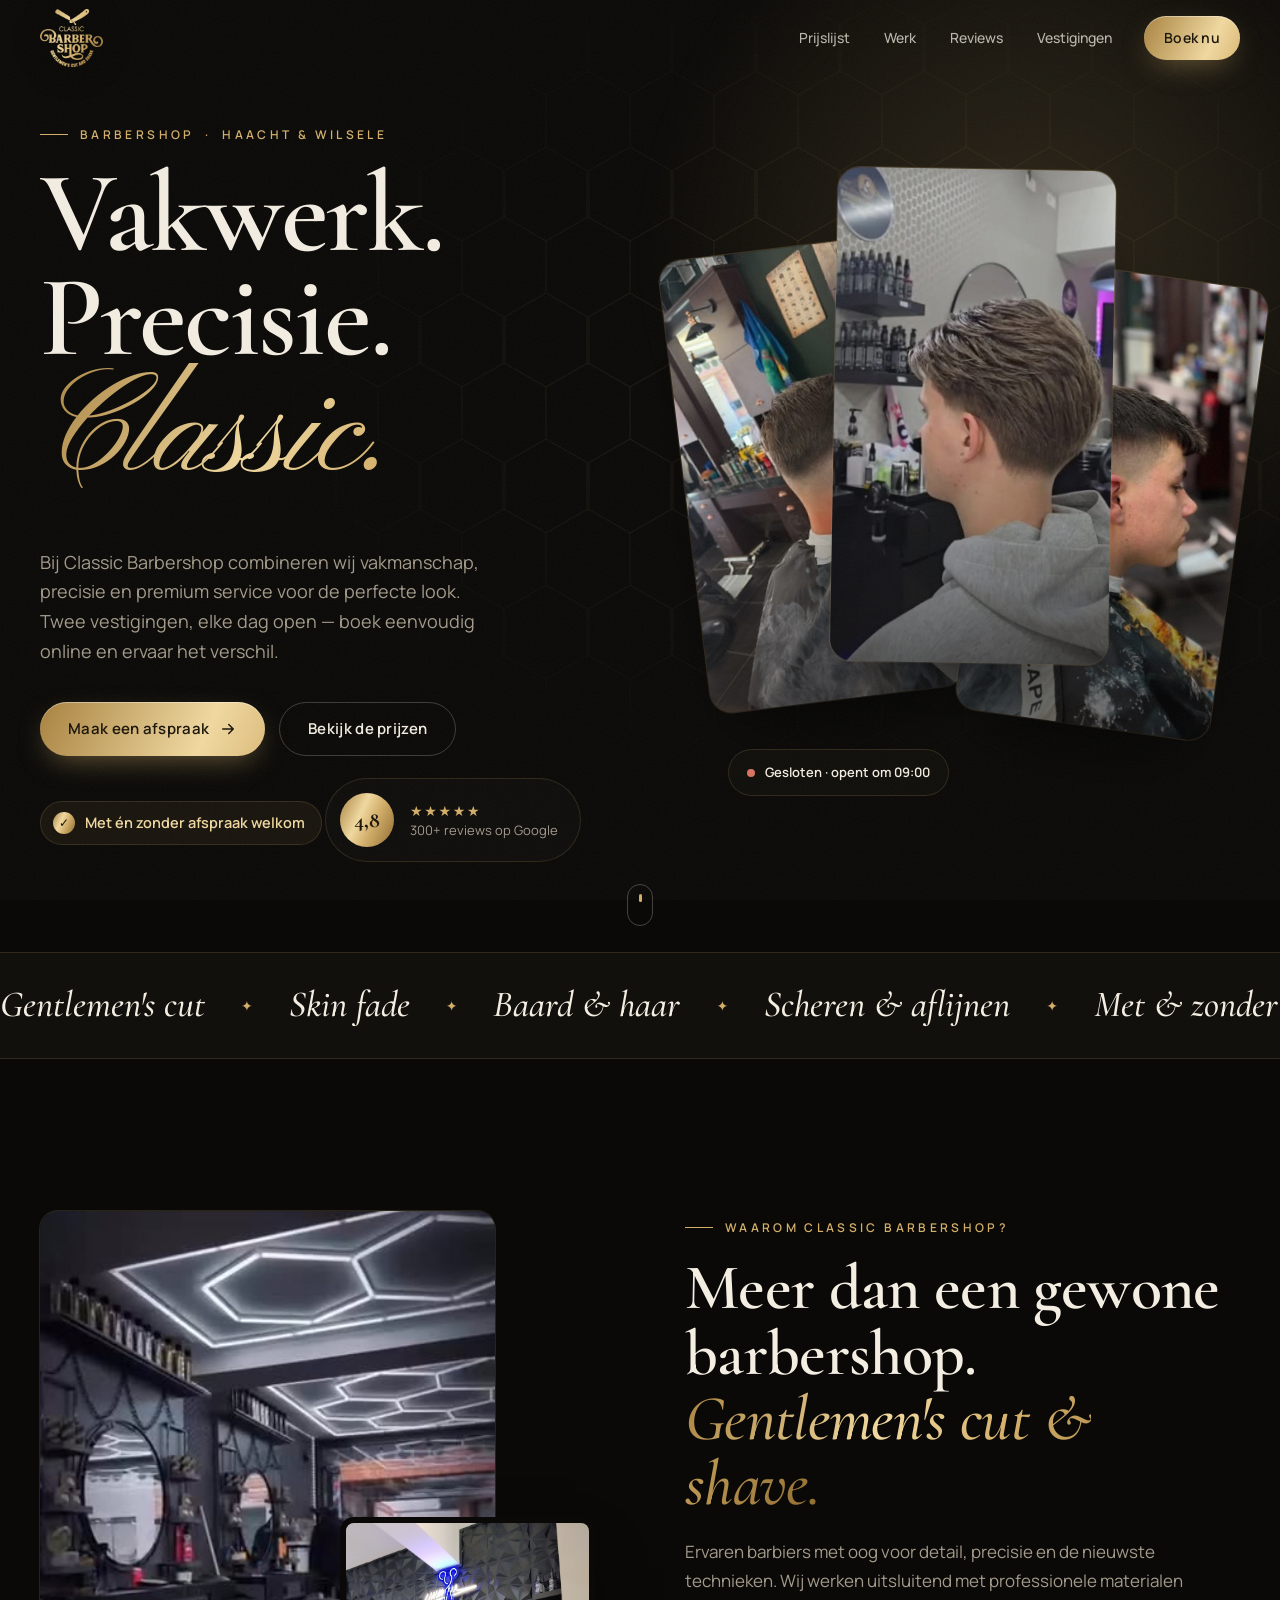
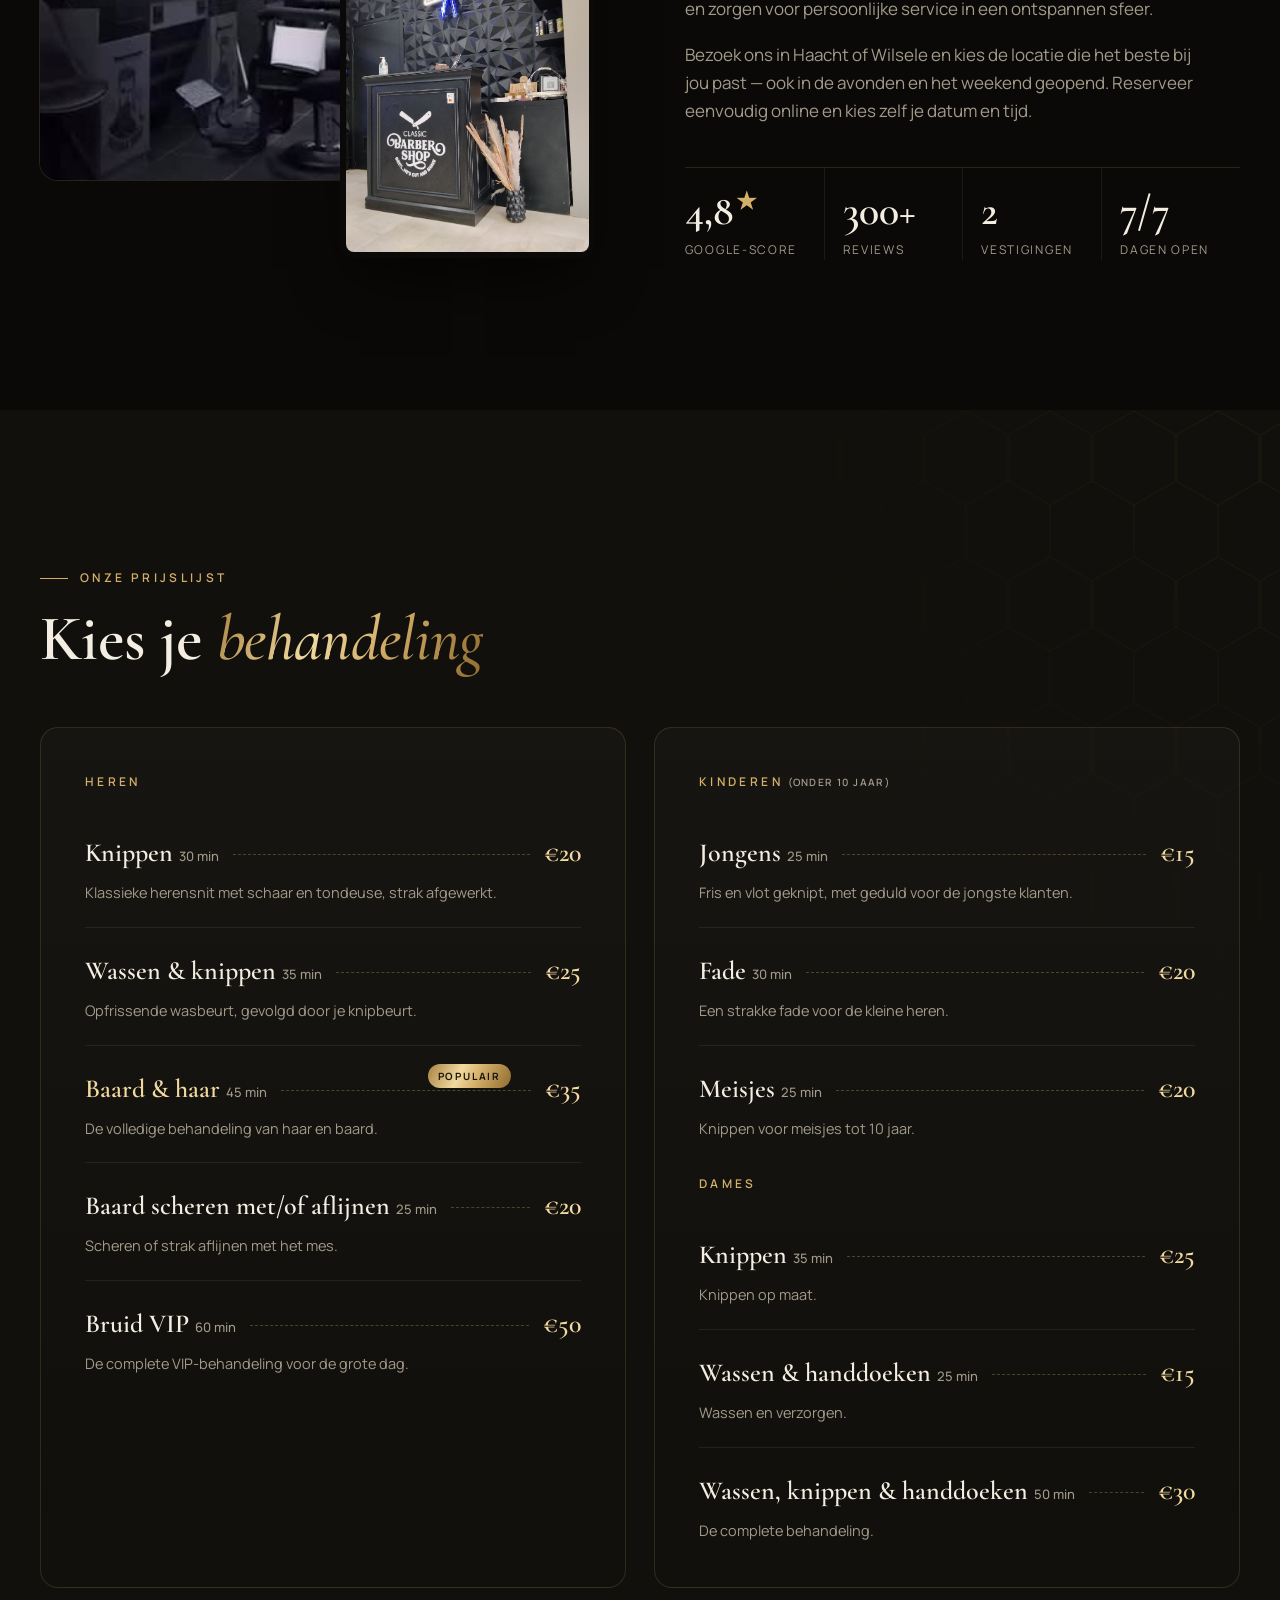
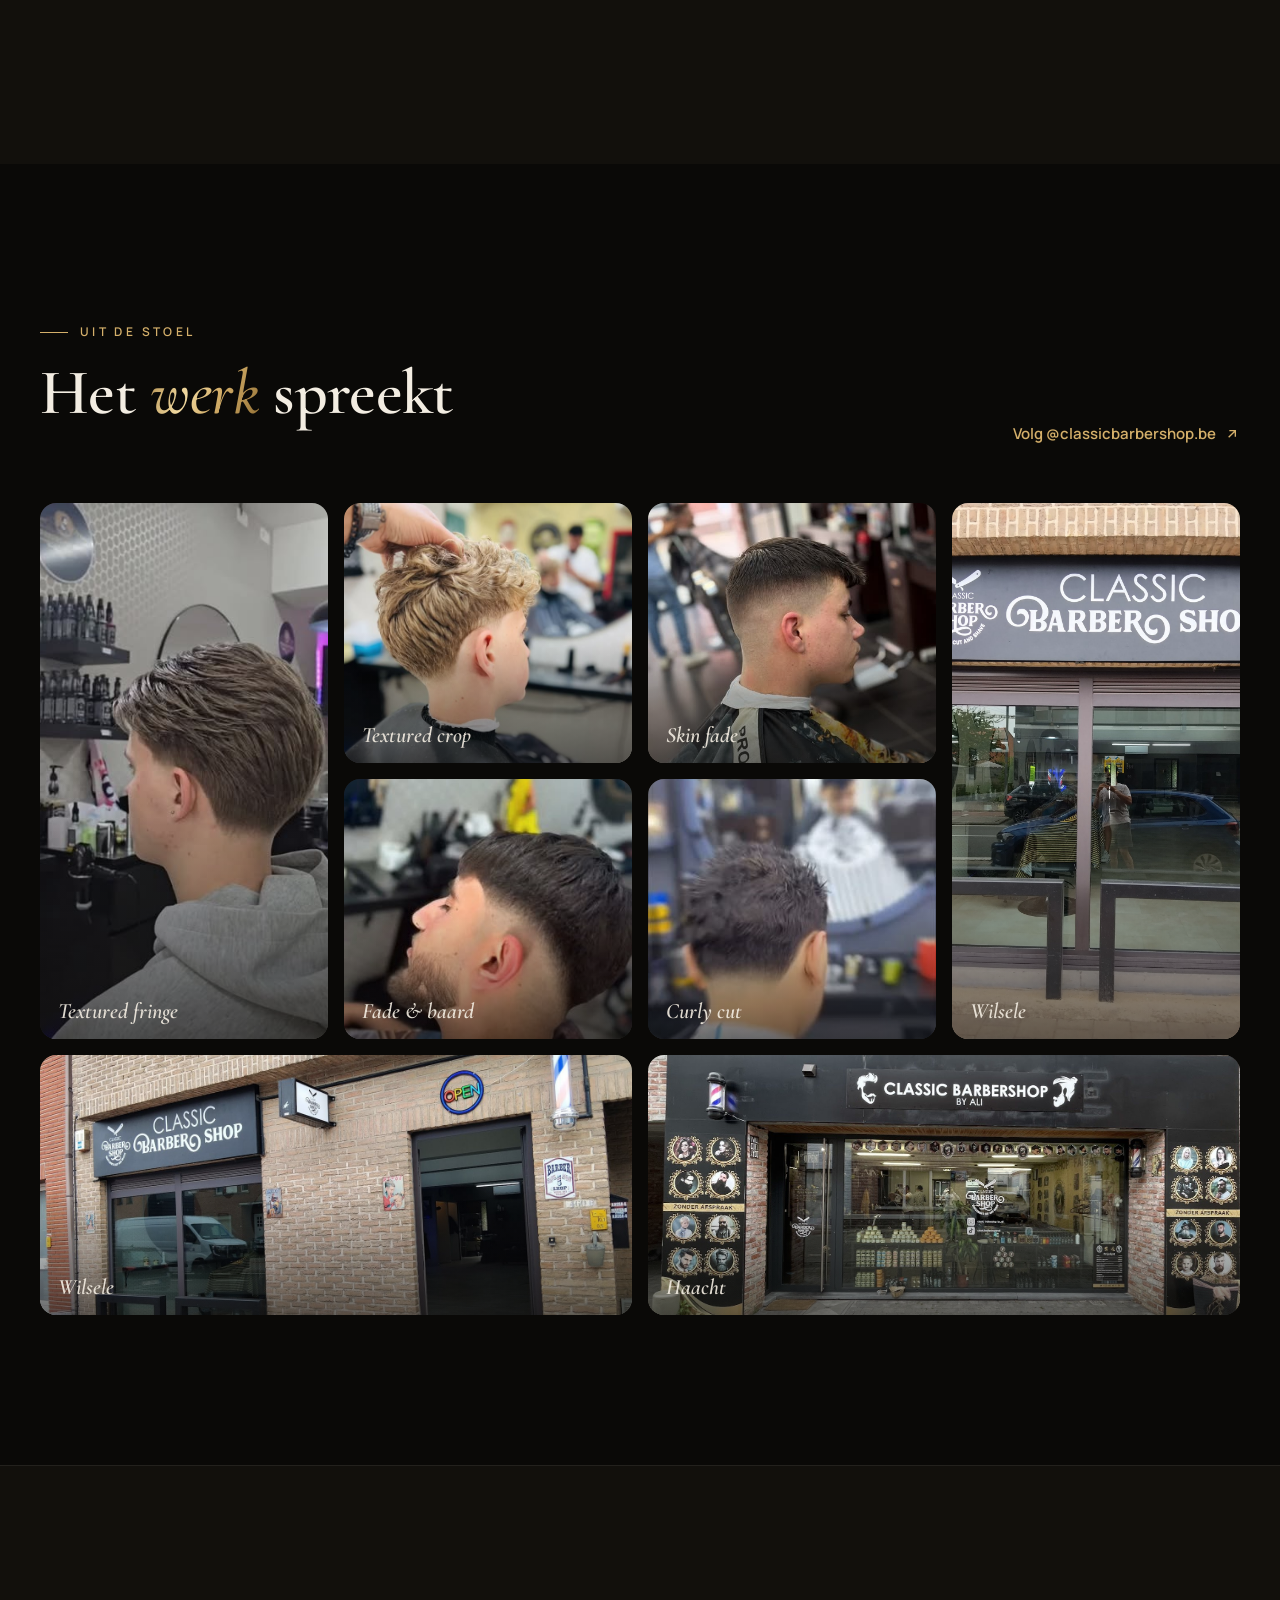
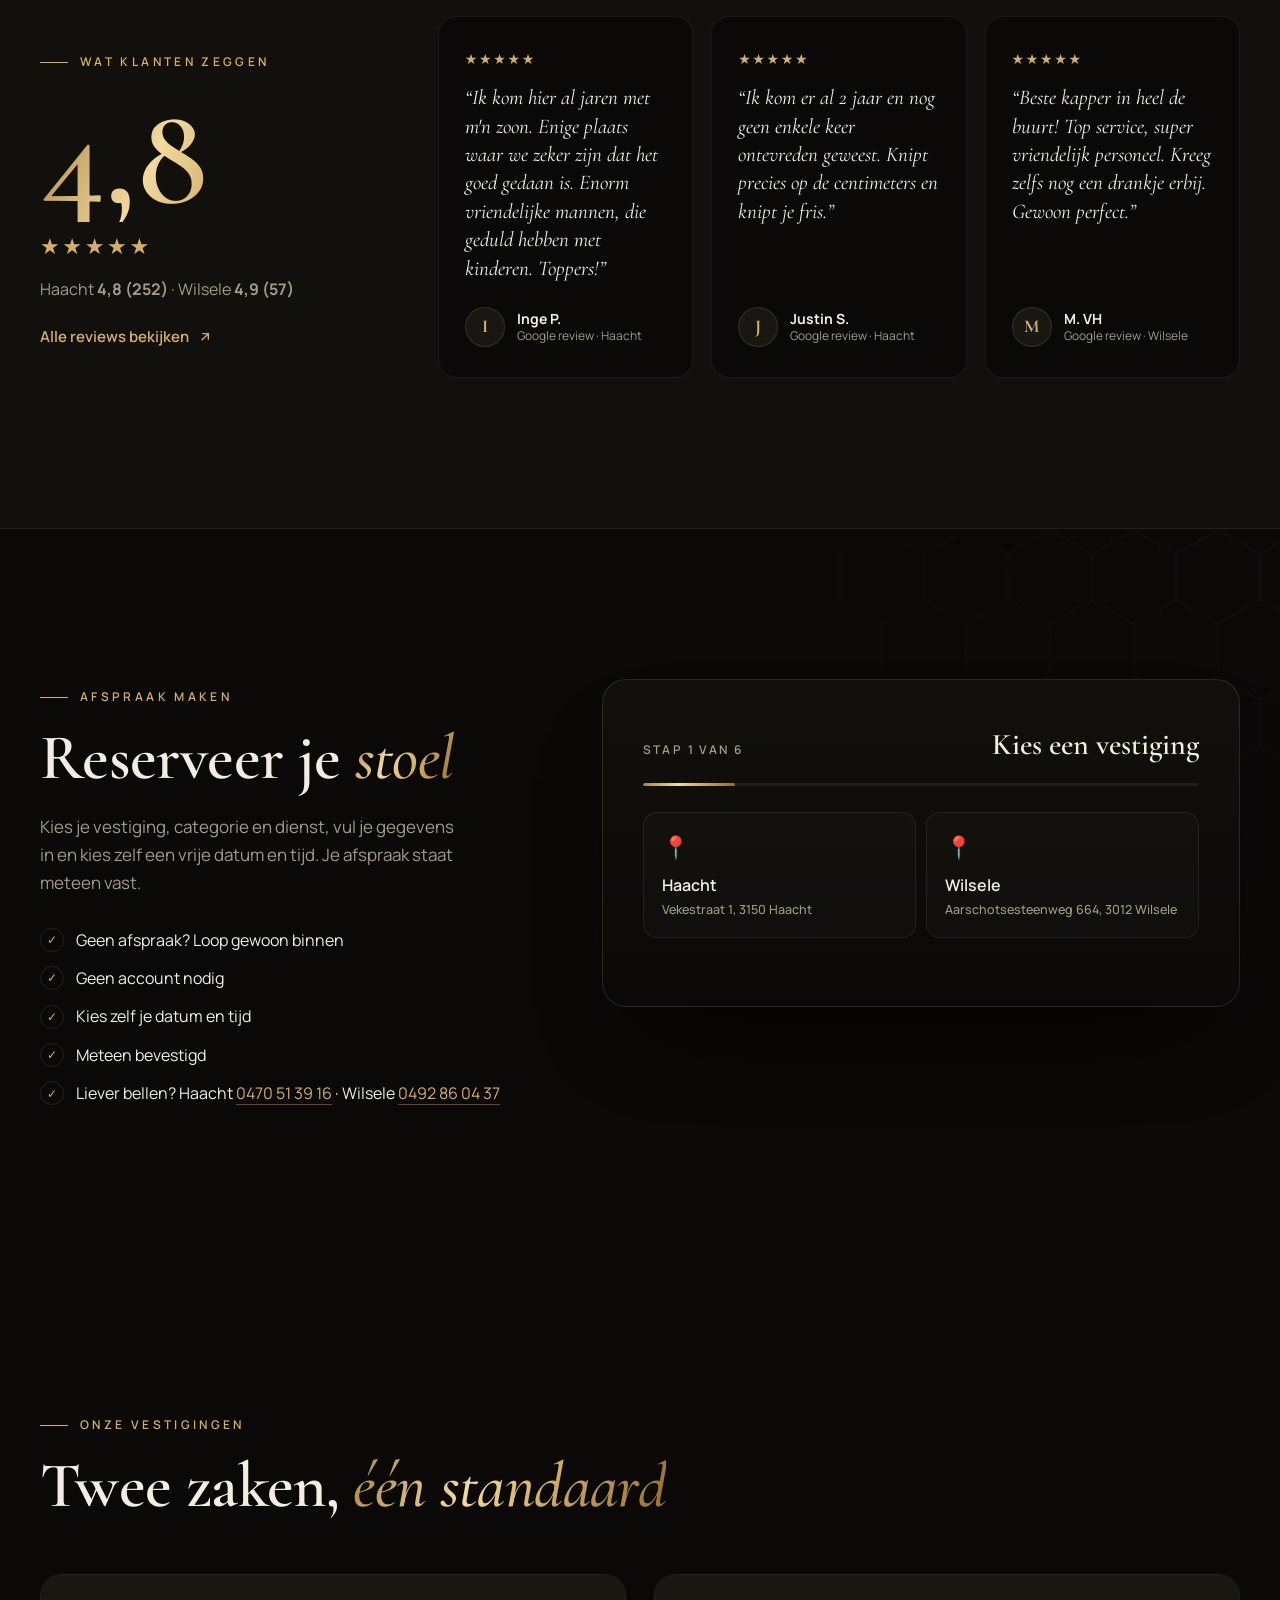
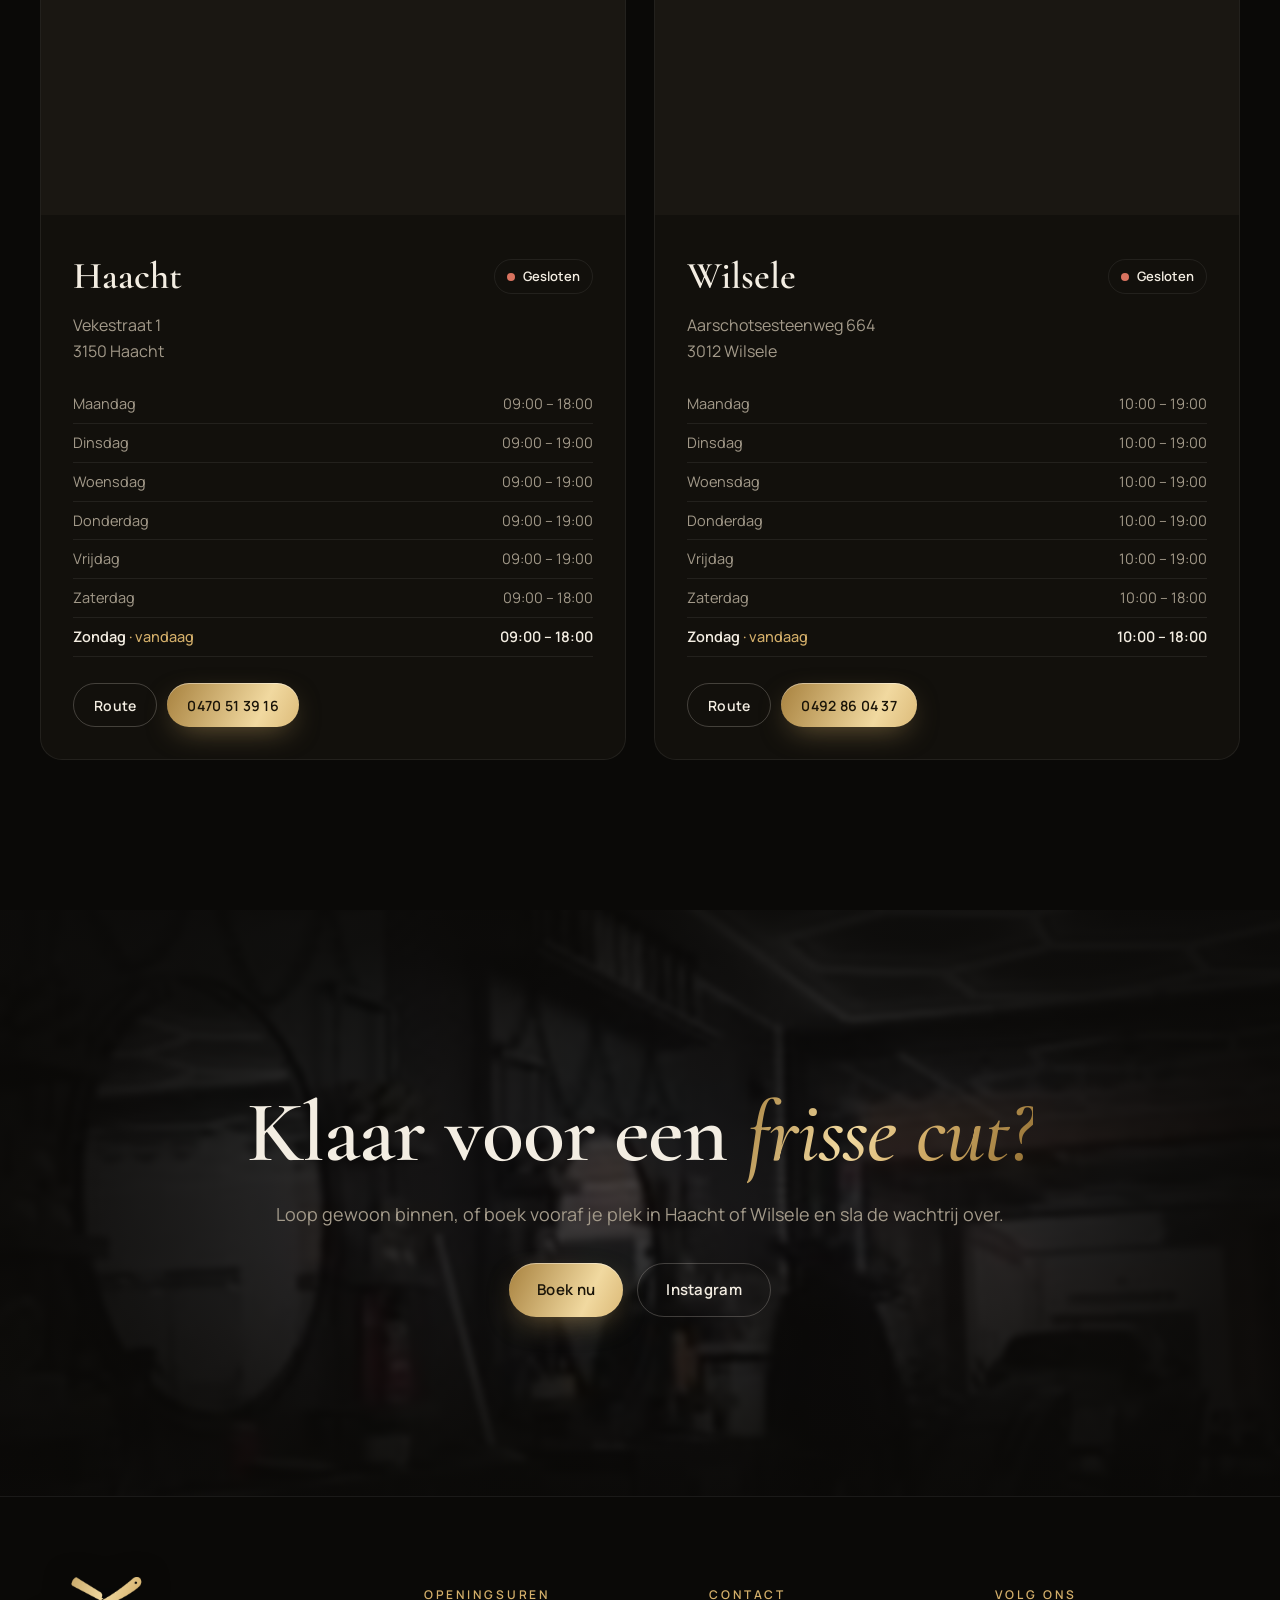
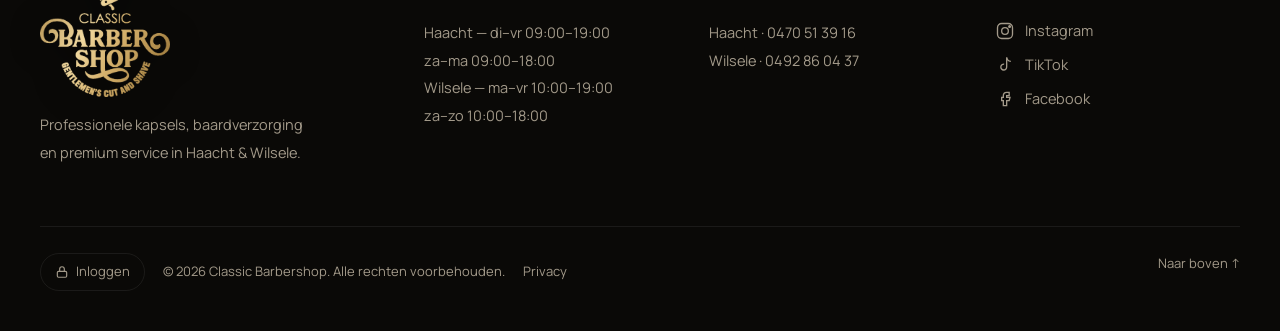
==== index.html @ e1862604 "Domein classic-barbershop.be, officiële Instagram/TikTok/Facebook, 'met én zonder afspraak welkom', " ====
<!doctype html>
<html lang="nl-BE">
<head>
  <meta charset="utf-8">
  <meta name="viewport" content="width=device-width, initial-scale=1">
  <title>Classic Barbershop — Barbier in Haacht &amp; Wilsele</title>
  <meta name="description" content="Classic Barbershop: professionele kapsels, fades en baardverzorging in Haacht (Vekestraat 1) en Wilsele (Aarschotsesteenweg 664). Met én zonder afspraak welkom, 7 dagen op 7 open. 4,8★ en 4,9★ op Google.">
  <meta name="theme-color" content="#0a0907">
  <meta property="og:title" content="Classic Barbershop — Haacht &amp; Wilsele">
  <meta property="og:description" content="Gentlemen's cut and shave. Twee vestigingen, elke dag open. Boek je plek online.">
  <meta property="og:image" content="https://classic-barbershop.be/img/haacht-gevel.jpg">
  <meta property="og:url" content="https://classic-barbershop.be/">
  <meta property="og:locale" content="nl_BE">
  <link rel="canonical" href="https://classic-barbershop.be/">
  <link rel="apple-touch-icon" href="img/apple-touch-icon.png">
  <meta property="og:type" content="website">
  <link rel="icon" type="image/png" href="img/icon-192.png">
  <link rel="preconnect" href="https://fonts.googleapis.com">
  <link rel="preconnect" href="https://fonts.gstatic.com" crossorigin>
  <link href="https://fonts.googleapis.com/css2?family=Cormorant+Garamond:ital,wght@0,500;0,600;0,700;1,500;1,600&family=Manrope:wght@400;500;600;700&family=Pinyon+Script&display=swap" rel="stylesheet">
  <link rel="stylesheet" href="styles.css?v=202610071409">
  <link rel="stylesheet" href="admin.css?v=202610071409">

  <script type="application/ld+json">
[
 {
  "@context": "https://schema.org",
  "@type": "BarberShop",
  "name": "Classic Barbershop Haacht",
  "url": "https://classic-barbershop.be/",
  "image": "https://classic-barbershop.be/img/haacht-gevel.jpg",
  "logo": "https://classic-barbershop.be/img/icon-512.png",
  "telephone": "+32470513916",
  "priceRange": "€15–€50",
  "address": {
   "@type": "PostalAddress",
   "streetAddress": "Vekestraat 1",
   "postalCode": "3150",
   "addressLocality": "Haacht",
   "addressCountry": "BE"
  },
  "geo": {
   "@type": "GeoCoordinates",
   "latitude": 50.9762436,
   "longitude": 4.6373918
  },
  "openingHoursSpecification": [
   {
    "@type": "OpeningHoursSpecification",
    "dayOfWeek": [
     "https://schema.org/Sunday",
     "https://schema.org/Monday",
     "https://schema.org/Saturday"
    ],
    "opens": "09:00",
    "closes": "18:00"
   },
   {
    "@type": "OpeningHoursSpecification",
    "dayOfWeek": [
     "https://schema.org/Tuesday",
     "https://schema.org/Wednesday",
     "https://schema.org/Thursday",
     "https://schema.org/Friday"
    ],
    "opens": "09:00",
    "closes": "19:00"
   }
  ],
  "aggregateRating": {
   "@type": "AggregateRating",
   "ratingValue": "4.8",
   "reviewCount": "252"
  },
  "potentialAction": {
   "@type": "ReserveAction",
   "target": "https://classic-barbershop.be/?vestiging=haacht#boeken"
  },
  "sameAs": [
   "https://www.instagram.com/classicbarbershop.be",
   "https://www.tiktok.com/@classicbarbershop.be",
   "https://www.facebook.com/profile.php?id=61591203627605"
  ]
 },
 {
  "@context": "https://schema.org",
  "@type": "BarberShop",
  "name": "Classic Barbershop Wilsele",
  "url": "https://classic-barbershop.be/",
  "image": "https://classic-barbershop.be/img/balie-neon.jpg",
  "logo": "https://classic-barbershop.be/img/icon-512.png",
  "telephone": "+32492860437",
  "priceRange": "€15–€50",
  "address": {
   "@type": "PostalAddress",
   "streetAddress": "Aarschotsesteenweg 664",
   "postalCode": "3012",
   "addressLocality": "Wilsele",
   "addressCountry": "BE"
  },
  "geo": {
   "@type": "GeoCoordinates",
   "latitude": 50.9253996,
   "longitude": 4.7220358
  },
  "openingHoursSpecification": [
   {
    "@type": "OpeningHoursSpecification",
    "dayOfWeek": [
     "https://schema.org/Sunday",
     "https://schema.org/Saturday"
    ],
    "opens": "10:00",
    "closes": "18:00"
   },
   {
    "@type": "OpeningHoursSpecification",
    "dayOfWeek": [
     "https://schema.org/Monday",
     "https://schema.org/Tuesday",
     "https://schema.org/Wednesday",
     "https://schema.org/Thursday",
     "https://schema.org/Friday"
    ],
    "opens": "10:00",
    "closes": "19:00"
   }
  ],
  "aggregateRating": {
   "@type": "AggregateRating",
   "ratingValue": "4.9",
   "reviewCount": "57"
  },
  "potentialAction": {
   "@type": "ReserveAction",
   "target": "https://classic-barbershop.be/?vestiging=wilsele#boeken"
  },
  "sameAs": [
   "https://www.instagram.com/classicbarbershop.be",
   "https://www.tiktok.com/@classicbarbershop.be",
   "https://www.facebook.com/profile.php?id=61591203627605"
  ]
 }
]
  </script>
</head>
<body>

  <!-- ============ NAV ============ -->
  <header class="nav" id="nav">
    <div class="container nav__inner">
      <a href="#top" class="brand" aria-label="Classic Barbershop — naar boven"><img class="brand__logo" src="img/logo.png" alt="Classic Barbershop — Gentlemen's cut and shave" width="63" height="58"></a>
      <nav class="nav__links" aria-label="Hoofdmenu">
        <a href="#diensten">Prijslijst</a>
        <a href="#werk">Werk</a>
        <a href="#reviews">Reviews</a>
        <a href="#locaties">Vestigingen</a>
      </nav>
      <a href="#boeken" class="btn btn--gold btn--sm nav__cta">Boek nu</a>
      <button class="nav__burger" id="burger" aria-label="Menu openen" aria-expanded="false">
        <span></span><span></span>
      </button>
    </div>
  </header>

  <div class="drawer" id="drawer" aria-hidden="true">
    <nav>
      <a href="#diensten">Prijslijst</a>
      <a href="#werk">Werk</a>
      <a href="#reviews">Reviews</a>
      <a href="#locaties">Vestigingen</a>
      <a href="#boeken" class="btn btn--gold">Boek je plek</a>
    </nav>
  </div>

  <main id="top">

    <!-- ============ HERO ============ -->
    <section class="hero">
      <div class="hero__bg" aria-hidden="true">
        <div class="hex"></div>
        <div class="hero__glow"></div>
      </div>

      <div class="container hero__grid">
        <div class="hero__copy">
          <p class="eyebrow reveal" data-edit="hero.eyebrow">Barbershop &nbsp;·&nbsp; Haacht &amp; Wilsele</p>
          <h1 class="hero__title reveal" data-edit="hero.title">
            <span>Vakwerk.</span>
            <span>Precisie.</span>
            <span class="script gold-text">Classic.</span>
          </h1>
          <p class="hero__lead reveal" data-edit="hero.lead">Bij Classic Barbershop combineren wij vakmanschap, precisie en premium service voor de perfecte look. Twee vestigingen, elke dag open — boek eenvoudig online en ervaar het verschil.</p>

          <div class="hero__actions reveal">
            <a href="#boeken" class="btn btn--gold">Maak een afspraak
              <svg viewBox="0 0 24 24" aria-hidden="true"><path d="M5 12h14M13 6l6 6-6 6"/></svg>
            </a>
            <a href="#diensten" class="btn btn--ghost">Bekijk de prijzen</a>
          </div>

          <p class="walkin reveal" data-edit="hero.walkin">Met én zonder afspraak welkom</p>

          <a class="rating reveal" href="https://www.google.com/search?q=Classic+Barbershop+Haacht" target="_blank" rel="noopener">
            <span class="rating__score">4,8</span>
            <span class="rating__meta">
              <span class="stars" aria-label="5 sterren">★★★★★</span>
              <span>300+ reviews op Google</span>
            </span>
          </a>
        </div>

        <div class="hero__visual" aria-hidden="true">
          <figure class="card card--a"><img src="img/fade-in-de-zaak.jpg" alt="" data-img="hero_a"></figure>
          <figure class="card card--b"><img src="img/textured-fringe.jpg" alt="" data-img="hero_b"></figure>
          <figure class="card card--c"><img src="img/skin-fade.jpg" alt="" data-img="hero_c"></figure>
          <div class="badge-open" id="heroStatus">
            <span class="dot"></span><span class="badge-open__text">Elke dag open · Haacht &amp; Wilsele</span>
          </div>
        </div>
      </div>

      <a href="#marquee" class="scroll-hint" aria-label="Scroll naar beneden"><span></span></a>
    </section>

    <!-- ============ MARQUEE ============ -->
    <div class="marquee" id="marquee" aria-hidden="true">
      <div class="marquee__track">
        <span>Gentlemen's cut</span><i>✦</i><span>Skin fade</span><i>✦</i><span>Baard &amp; haar</span><i>✦</i><span>Scheren &amp; aflijnen</span><i>✦</i><span>Met &amp; zonder afspraak</span><i>✦</i><span>Kids</span><i>✦</i><span>Dames</span><i>✦</i><span>Bruid VIP</span><i>✦</i>
        <span>Gentlemen's cut</span><i>✦</i><span>Skin fade</span><i>✦</i><span>Baard &amp; haar</span><i>✦</i><span>Scheren &amp; aflijnen</span><i>✦</i><span>Met &amp; zonder afspraak</span><i>✦</i><span>Kids</span><i>✦</i><span>Dames</span><i>✦</i><span>Bruid VIP</span><i>✦</i>
      </div>
    </div>

    <!-- ============ OVER ============ -->
    <section class="section about">
      <div class="container about__grid">
        <div class="about__media reveal">
          <img data-img="about_main" src="img/haacht-hexagon.jpg" alt="Interieur van Classic Barbershop Haacht met het hexagon-lichtplafond" loading="lazy">
          <img data-img="about_small" src="img/balie-neon.jpg" alt="Balie met Classic Barbershop-logo en neon-schaar in Wilsele" loading="lazy" class="about__media-sm">
        </div>
        <div class="about__copy">
          <p class="eyebrow reveal" data-edit="about.eyebrow">Waarom Classic Barbershop?</p>
          <h2 class="h2 reveal" data-edit="about.title">Meer dan een gewone barbershop.<br><em class="gold-text">Gentlemen's cut &amp; shave.</em></h2>
          <p class="reveal" data-edit="about.p1">Ervaren barbiers met oog voor detail, precisie en de nieuwste technieken. Wij werken uitsluitend met professionele materialen en zorgen voor persoonlijke service in een ontspannen sfeer.</p>
          <p class="reveal" data-edit="about.p2">Bezoek ons in Haacht of Wilsele en kies de locatie die het beste bij jou past — ook in de avonden en het weekend geopend. Reserveer eenvoudig online en kies zelf je datum en tijd.</p>

          <dl class="stats reveal">
            <div><dt>4,8<span>★</span></dt><dd>Google-score</dd></div>
            <div><dt>300+</dt><dd>Reviews</dd></div>
            <div><dt>2</dt><dd>Vestigingen</dd></div>
            <div><dt>7/7</dt><dd>Dagen open</dd></div>
          </dl>
        </div>
      </div>
    </section>

    <!-- ============ DIENSTEN ============ -->
    <section class="section services" id="diensten">
      <div class="hex hex--faint" aria-hidden="true"></div>
      <div class="container">
        <header class="section__head">
          <p class="eyebrow reveal" data-edit="services.eyebrow">Onze prijslijst</p>
          <h2 class="h2 reveal" data-edit="services.title">Kies je <em class="gold-text">behandeling</em></h2>
        </header>

        <div class="menu" id="menu">
          <div class="menu__col reveal">
            <h3 class="menu__cat">Heren</h3>
            <ul>
              <li><div class="menu__row"><span>Knippen <small>30 min</small></span><i></i><b>€20</b></div><p>Klassieke herensnit met schaar en tondeuse, strak afgewerkt.</p></li>
              <li><div class="menu__row"><span>Wassen &amp; knippen <small>35 min</small></span><i></i><b>€25</b></div><p>Opfrissende wasbeurt, gevolgd door je knipbeurt.</p></li>
              <li class="menu__featured"><div class="menu__row"><span>Baard &amp; haar <small>45 min</small></span><i></i><b>€35</b></div><p>De volledige behandeling van haar en baard.</p><span class="tag">Populair</span></li>
              <li><div class="menu__row"><span>Baard scheren met/of aflijnen <small>25 min</small></span><i></i><b>€20</b></div><p>Scheren of strak aflijnen met het mes.</p></li>
              <li><div class="menu__row"><span>Bruid VIP <small>60 min</small></span><i></i><b>€50</b></div><p>De complete VIP-behandeling voor de grote dag.</p></li>
            </ul>
          </div>
          <div class="menu__col reveal">
            <h3 class="menu__cat">Kinderen <small>(onder 10 jaar)</small></h3>
            <ul>
              <li><div class="menu__row"><span>Jongens <small>25 min</small></span><i></i><b>€15</b></div><p>Fris en vlot geknipt, met geduld voor de jongste klanten.</p></li>
              <li><div class="menu__row"><span>Fade <small>30 min</small></span><i></i><b>€20</b></div><p>Een strakke fade voor de kleine heren.</p></li>
              <li><div class="menu__row"><span>Meisjes <small>25 min</small></span><i></i><b>€20</b></div><p>Knippen voor meisjes tot 10 jaar.</p></li>
            </ul>
            <h3 class="menu__cat">Dames</h3>
            <ul>
              <li><div class="menu__row"><span>Knippen <small>35 min</small></span><i></i><b>€25</b></div><p>Knippen op maat.</p></li>
              <li><div class="menu__row"><span>Wassen &amp; handdoeken <small>25 min</small></span><i></i><b>€15</b></div><p>Wassen en verzorgen.</p></li>
              <li><div class="menu__row"><span>Wassen, knippen &amp; handdoeken <small>50 min</small></span><i></i><b>€30</b></div><p>De complete behandeling.</p></li>
            </ul>
          </div>
        </div>
        <p class="menu__note reveal" id="menuNote">* Bij online reserveringen wordt een toeslag van €5 aangerekend.</p>
      </div>
    </section>

    <!-- ============ WERK ============ -->
    <section class="section work" id="werk">
      <div class="container">
        <header class="section__head section__head--row">
          <div>
            <p class="eyebrow reveal" data-edit="work.eyebrow">Uit de stoel</p>
            <h2 class="h2 reveal" data-edit="work.title">Het <em class="gold-text">werk</em> spreekt</h2>
          </div>
          <a href="https://www.instagram.com/classicbarbershop.be" target="_blank" rel="noopener" class="link-arrow reveal">
            Volg @classicbarbershop.be
            <svg viewBox="0 0 24 24" aria-hidden="true"><path d="M7 17L17 7M8 7h9v9"/></svg>
          </a>
        </header>

        <div class="gallery" id="gallery">
          <button class="gallery__item g-tall reveal" data-src="img/textured-fringe.jpg" data-cap="Textured fringe met taper"><img src="img/textured-fringe.jpg" alt="Textured fringe met taper fade" loading="lazy"><span>Textured fringe</span></button>
          <button class="gallery__item reveal" data-src="img/textured-crop.jpg" data-cap="Textured crop"><img src="img/textured-crop.jpg" alt="Textured crop met fade" loading="lazy"><span>Textured crop</span></button>
          <button class="gallery__item reveal" data-src="img/skin-fade.jpg" data-cap="Skin fade"><img src="img/skin-fade.jpg" alt="Skin fade met strakke lijn" loading="lazy"><span>Skin fade</span></button>
          <button class="gallery__item g-tall reveal" data-src="img/uithangbord.jpg" data-cap="Aarschotsesteenweg 664, Wilsele"><img src="img/uithangbord.jpg" alt="Uithangbord van Classic Barber Shop in Wilsele" loading="lazy"><span>Wilsele</span></button>
          <button class="gallery__item reveal" data-src="img/fade-baard.jpg" data-cap="Fade met baard"><img src="img/fade-baard.jpg" alt="Fade met strak afgelijnde baard" loading="lazy"><span>Fade &amp; baard</span></button>
          <button class="gallery__item reveal" data-src="img/curly-cut.jpg" data-cap="Curly cut"><img src="img/curly-cut.jpg" alt="Krullen met taper" loading="lazy"><span>Curly cut</span></button>
          <button class="gallery__item g-wide reveal" data-src="img/gevel.jpg" data-cap="Classic Barbershop, Wilsele"><img src="img/gevel.jpg" alt="Gevel van Classic Barbershop in Wilsele met barberpaal" loading="lazy"><span>Wilsele</span></button>
          <button class="gallery__item g-wide reveal" data-src="img/haacht-gevel.jpg" data-cap="Classic Barbershop by Ali, Haacht"><img src="img/haacht-gevel.jpg" alt="Gevel van Classic Barbershop in Haacht" loading="lazy"><span>Haacht</span></button>
        </div>
      </div>
    </section>

    <!-- ============ REVIEWS ============ -->
    <section class="section reviews" id="reviews">
      <div class="container reviews__grid">
        <div class="reviews__score reveal">
          <p class="eyebrow" data-edit="reviews.eyebrow">Wat klanten zeggen</p>
          <div class="big-score">4,8</div>
          <div class="stars stars--lg" aria-label="5 sterren">★★★★★</div>
          <p class="muted">Haacht <strong>4,8 (252)</strong> · Wilsele <strong>4,9 (57)</strong></p>
          <a href="https://www.google.com/search?q=Classic+Barbershop+Haacht" target="_blank" rel="noopener" class="link-arrow">Alle reviews bekijken
            <svg viewBox="0 0 24 24" aria-hidden="true"><path d="M7 17L17 7M8 7h9v9"/></svg>
          </a>
        </div>

        <div class="quotes">
          <blockquote class="quote reveal">
            <div class="stars">★★★★★</div>
            <p data-edit="review1.text">“Ik kom hier al jaren met m'n zoon. Enige plaats waar we zeker zijn dat het goed gedaan is. Enorm vriendelijke mannen, die geduld hebben met kinderen. Toppers!”</p>
            <footer><span class="avatar">I</span><span><strong data-edit="review1.name">Inge P.</strong><small data-edit="review1.meta">Google review · Haacht</small></span></footer>
          </blockquote>
          <blockquote class="quote reveal">
            <div class="stars">★★★★★</div>
            <p data-edit="review2.text">“Ik kom er al 2 jaar en nog geen enkele keer ontevreden geweest. Knipt precies op de centimeters en knipt je fris.”</p>
            <footer><span class="avatar">J</span><span><strong data-edit="review2.name">Justin S.</strong><small data-edit="review2.meta">Google review · Haacht</small></span></footer>
          </blockquote>
          <blockquote class="quote reveal">
            <div class="stars">★★★★★</div>
            <p data-edit="review3.text">“Beste kapper in heel de buurt! Top service, super vriendelijk personeel. Kreeg zelfs nog een drankje erbij. Gewoon perfect.”</p>
            <footer><span class="avatar">M</span><span><strong data-edit="review3.name">M. VH</strong><small data-edit="review3.meta">Google review · Wilsele</small></span></footer>
          </blockquote>
        </div>
      </div>
    </section>

    <!-- ============ BOEKEN ============ -->
    <section class="section booking" id="boeken">
      <div class="hex hex--faint" aria-hidden="true"></div>
      <div class="container booking__grid">
        <div class="booking__intro">
          <p class="eyebrow reveal" data-edit="booking.eyebrow">Afspraak maken</p>
          <h2 class="h2 reveal" data-edit="booking.title">Reserveer je <em class="gold-text">stoel</em></h2>
          <p class="reveal" data-edit="booking.intro">Kies je vestiging, categorie en dienst, vul je gegevens in en kies zelf een vrije datum en tijd. Je afspraak staat meteen vast.</p>
          <ul class="checks reveal">
            <li data-edit="booking.walkin">Geen afspraak? Loop gewoon binnen</li>
            <li>Geen account nodig</li>
            <li>Kies zelf je datum en tijd</li>
            <li id="checkConfirm">Meteen bevestigd</li>
            <li><span id="callLine">Liever bellen? Haacht&nbsp;<a href="tel:+32470513916">0470&nbsp;51&nbsp;39&nbsp;16</a> · Wilsele&nbsp;<a href="tel:+32492860437">0492&nbsp;86&nbsp;04&nbsp;37</a></span></li>
          </ul>
        </div>

        <div class="book reveal" id="book" aria-live="polite">
          <div class="bstep__head">
            <span class="bstep__count" id="bCount">Stap 1 van 6</span>
            <span class="bstep__title" id="bTitle">Kies een vestiging</span>
          </div>
          <div class="bstep__bar"><span id="bBar"></span></div>
          <div class="bstep__body" id="bBody"></div>
          <p class="book__err" id="bookErr" role="alert"></p>
        </div>
      </div>
    </section>

    <!-- ============ LOCATIES ============ -->
    <section class="section locations" id="locaties">
      <div class="container">
        <header class="section__head">
          <p class="eyebrow reveal" data-edit="loc.eyebrow">Onze vestigingen</p>
          <h2 class="h2 reveal" data-edit="loc.title">Twee zaken, <em class="gold-text">één standaard</em></h2>
        </header>

        <div class="loc-grid" id="locGrid">
          <article class="loc reveal">
            <div class="loc__map">
              <iframe title="Kaart Classic Barbershop Haacht" loading="lazy" referrerpolicy="no-referrer-when-downgrade"
                src="https://www.google.com/maps?q=Classic+Barbershop,+Vekestraat+1,+3150+Haacht&z=16&output=embed"></iframe>
            </div>
            <div class="loc__body">
              <div class="loc__top">
                <h3>Haacht</h3>
                <span class="status" data-status="haacht"></span>
              </div>
              <p class="loc__addr">Vekestraat 1<br>3150 Haacht</p>
              <ul class="hours" data-hours="haacht"></ul>
              <div class="loc__actions">
                <a href="https://maps.app.goo.gl/KP83XtzVL5pKkiDQA" target="_blank" rel="noopener" class="btn btn--ghost btn--sm">Route</a>
                <a href="tel:+32470513916" class="btn btn--gold btn--sm">0470 51 39 16</a>
              </div>
            </div>
          </article>

          <article class="loc reveal">
            <div class="loc__map">
              <iframe title="Kaart Classic Barbershop Wilsele" loading="lazy" referrerpolicy="no-referrer-when-downgrade"
                src="https://www.google.com/maps?q=Classic+Barbershop,+Aarschotsesteenweg+664,+3012+Wilsele&z=16&output=embed"></iframe>
            </div>
            <div class="loc__body">
              <div class="loc__top">
                <h3>Wilsele</h3>
                <span class="status" data-status="wilsele"></span>
              </div>
              <p class="loc__addr">Aarschotsesteenweg 664<br>3012 Wilsele</p>
              <ul class="hours" data-hours="wilsele"></ul>
              <div class="loc__actions">
                <a href="https://maps.app.goo.gl/obsEbNireDGvQCBF6" target="_blank" rel="noopener" class="btn btn--ghost btn--sm">Route</a>
                <a href="tel:+32492860437" class="btn btn--gold btn--sm">0492 86 04 37</a>
              </div>
            </div>
          </article>
        </div>
      </div>
    </section>

    <!-- ============ CTA ============ -->
    <section class="cta">
      <div class="cta__bg" aria-hidden="true"><img src="img/haacht-hexagon.jpg" alt="" data-img="cta_bg"></div>
      <div class="container cta__inner">
        <h2 class="h2 reveal" data-edit="cta.title">Klaar voor een <em class="gold-text">frisse cut?</em></h2>
        <p class="reveal" data-edit="cta.text">Loop gewoon binnen, of boek vooraf je plek in Haacht of Wilsele en sla de wachtrij over.</p>
        <div class="hero__actions reveal">
          <a href="#boeken" class="btn btn--gold">Boek nu</a>
          <a href="https://www.instagram.com/classicbarbershop.be" target="_blank" rel="noopener" class="btn btn--ghost">Instagram</a>
        </div>
      </div>
    </section>
  </main>

  <!-- ============ FOOTER ============ -->
  <footer class="footer">
    <div class="container footer__grid">
      <div>
        <a href="#top" class="brand brand--lg"><img class="brand__logo" src="img/logo.png" alt="Classic Barbershop — Gentlemen's cut and shave" width="63" height="58"></a>
        <p class="muted" data-edit="footer.text">Professionele kapsels, baardverzorging<br>en premium service in Haacht &amp; Wilsele.</p>
      </div>
      <div>
        <h4>Openingsuren</h4>
        <p class="muted" id="footerHours">Haacht — di–vr 09:00–19:00<br>za–ma 09:00–18:00<br>Wilsele — ma–vr 10:00–19:00<br>za–zo 10:00–18:00</p>
      </div>
      <div>
        <h4>Contact</h4>
        <p class="muted" id="footerContact">Haacht · <a href="tel:+32470513916">0470 51 39 16</a><br>Wilsele · <a href="tel:+32492860437">0492 86 04 37</a></p>
      </div>
      <div>
        <h4>Volg ons</h4>
        <a class="social" href="https://www.instagram.com/classicbarbershop.be" target="_blank" rel="noopener">
          <svg viewBox="0 0 24 24" aria-hidden="true"><rect x="3" y="3" width="18" height="18" rx="5"/><circle cx="12" cy="12" r="4"/><circle cx="17.5" cy="6.5" r="1" fill="currentColor"/></svg>
          Instagram
        </a>
        <a class="social" href="https://www.tiktok.com/@classicbarbershop.be" target="_blank" rel="noopener">
          <svg viewBox="0 0 24 24" aria-hidden="true"><path d="M14 3v11.5a3.5 3.5 0 1 1-3-3.46"/><path d="M14 3c.4 2.6 2.2 4.4 5 4.6"/></svg>
          TikTok
        </a>
        <a class="social" href="https://www.facebook.com/profile.php?id=61591203627605" target="_blank" rel="noopener">
          <svg viewBox="0 0 24 24" aria-hidden="true"><path d="M14 8h3V4h-3a4 4 0 0 0-4 4v2H8v4h2v6h4v-6h3l1-4h-4V8z"/></svg>
          Facebook
        </a>
      </div>
    </div>
    <div class="container footer__bottom">
      <span class="footer__left">
        <a href="login.html" class="footer__login" id="loginLink">
          <svg viewBox="0 0 24 24" aria-hidden="true"><rect x="4" y="11" width="16" height="10" rx="2"/><path d="M8 11V7a4 4 0 0 1 8 0v4"/></svg>
          Inloggen
        </a>
        <span>© <span id="year"></span> Classic Barbershop. Alle rechten voorbehouden.</span>
        <a href="privacy.html" class="footer__privacy">Privacy</a>
      </span>
      <a href="#top">Naar boven ↑</a>
    </div>
  </footer>

  <!-- Mobiele boekbalk -->
  <div class="mbar" id="mbar">
    <a href="tel:+32470513916" class="mbar__call" aria-label="Bel Classic Barbershop">
      <svg viewBox="0 0 24 24" aria-hidden="true"><path d="M22 16.9v3a2 2 0 0 1-2.2 2 19.8 19.8 0 0 1-8.6-3.1 19.5 19.5 0 0 1-6-6A19.8 19.8 0 0 1 2.1 4.2 2 2 0 0 1 4.1 2h3a2 2 0 0 1 2 1.7c.1.9.4 1.8.7 2.7a2 2 0 0 1-.5 2.1L8 9.8a16 16 0 0 0 6 6l1.3-1.3a2 2 0 0 1 2.1-.4c.9.3 1.8.6 2.7.7a2 2 0 0 1 1.7 2z"/></svg>
    </a>
    <a href="#boeken" class="btn btn--gold btn--block">Boek je afspraak</a>
  </div>

  <!-- Lightbox -->
  <div class="lightbox" id="lightbox" aria-hidden="true" role="dialog" aria-label="Foto vergroot">
    <button class="lightbox__close" id="lbClose" aria-label="Sluiten">✕</button>
    <button class="lightbox__nav lightbox__prev" id="lbPrev" aria-label="Vorige">‹</button>
    <figure><img id="lbImg" alt=""><figcaption id="lbCap"></figcaption></figure>
    <button class="lightbox__nav lightbox__next" id="lbNext" aria-label="Volgende">›</button>
  </div>

  <script src="config.js?v=202610071409"></script>
  <script type="module" src="js/site.js?v=202610071409"></script>
</body>
</html>
---- styles.css ----
/* =========================================================
   Sam Barbershop — premium one-pager
   Palet: diep zwart + warm goud (afgeleid van het logo)
   ========================================================= */

:root {
  --bg: #0a0907;
  --bg-2: #12100c;
  --bg-3: #1a1712;
  --line: rgba(212, 175, 106, .16);
  --line-2: rgba(255, 255, 255, .07);
  --text: #f3ede2;
  --muted: #a39a8a;
  --gold: #d4af6a;
  --gold-2: #f1d9a0;
  --gold-3: #a8823f;
  --gold-grad: linear-gradient(115deg, #a8823f 0%, #f1d9a0 38%, #d4af6a 60%, #8f6c30 100%);
  --radius: 18px;
  --serif: "Cormorant Garamond", Georgia, serif;
  --sans: "Manrope", system-ui, -apple-system, Segoe UI, sans-serif;
  --script: "Pinyon Script", cursive;
  --ease: cubic-bezier(.2, .7, .2, 1);
  --nav-h: 76px;
}

*, *::before, *::after { box-sizing: border-box; }
html { scroll-behavior: smooth; scroll-padding-top: var(--nav-h); -webkit-text-size-adjust: 100%; }
body {
  margin: 0;
  background: var(--bg);
  color: var(--text);
  font-family: var(--sans);
  font-size: 16px;
  line-height: 1.65;
  -webkit-font-smoothing: antialiased;
  overflow-x: hidden;
}
img { display: block; max-width: 100%; }
a { color: inherit; text-decoration: none; }
button { font: inherit; color: inherit; background: none; border: 0; cursor: pointer; }
::selection { background: var(--gold); color: #000; }

.container { width: min(1200px, 100% - 40px); margin-inline: auto; }
.sr-only { position: absolute; width: 1px; height: 1px; overflow: hidden; clip: rect(0 0 0 0); }
.muted { color: var(--muted); }

/* grain over alles voor een filmische look */
body::after {
  content: ""; position: fixed; inset: 0; pointer-events: none; z-index: 100; opacity: .05;
  background-image: url("data:image/svg+xml,%3Csvg xmlns='http://www.w3.org/2000/svg' width='160' height='160'%3E%3Cfilter id='n'%3E%3CfeTurbulence type='fractalNoise' baseFrequency='.9' numOctaves='2' stitchTiles='stitch'/%3E%3C/filter%3E%3Crect width='100%25' height='100%25' filter='url(%23n)'/%3E%3C/svg%3E");
}

/* ---------- typografie ---------- */
.eyebrow {
  display: inline-flex; align-items: center; gap: 12px;
  margin: 0 0 18px;
  font-size: 12px; font-weight: 600; letter-spacing: .28em; text-transform: uppercase;
  color: var(--gold);
}
.eyebrow::before { content: ""; width: 28px; height: 1px; background: var(--gold); }

.h2 {
  margin: 0 0 22px;
  font-family: var(--serif); font-weight: 600;
  font-size: clamp(2.4rem, 5vw, 4rem); line-height: 1.02; letter-spacing: -.01em;
}
.h2 em { font-style: italic; font-weight: 500; }

.gold-text {
  background: var(--gold-grad);
  -webkit-background-clip: text; background-clip: text;
  color: transparent;
}
.script { font-family: var(--script); font-weight: 400; }

.stars { color: var(--gold); letter-spacing: .12em; font-size: 14px; }
.stars--lg { font-size: 22px; }

/* ---------- knoppen ---------- */
.btn {
  position: relative; isolation: isolate;
  display: inline-flex; align-items: center; justify-content: center; gap: 10px;
  height: 54px; padding: 0 28px; border-radius: 999px;
  font-weight: 600; font-size: 15px; letter-spacing: .02em;
  transition: transform .35s var(--ease), box-shadow .35s var(--ease), background .35s, color .35s, border-color .35s;
  white-space: nowrap;
}
.btn svg { width: 18px; height: 18px; fill: none; stroke: currentColor; stroke-width: 2; stroke-linecap: round; stroke-linejoin: round; transition: transform .35s var(--ease); }
.btn:hover svg { transform: translateX(3px); }
.btn--gold {
  color: #1a1408;
  background: var(--gold-grad); background-size: 200% 100%; background-position: 0 0;
  box-shadow: 0 10px 30px -10px rgba(212, 175, 106, .55), inset 0 1px 0 rgba(255,255,255,.4);
}
.btn--gold:hover { background-position: 100% 0; transform: translateY(-2px); box-shadow: 0 16px 40px -12px rgba(212, 175, 106, .7), inset 0 1px 0 rgba(255,255,255,.4); }
.btn--ghost { border: 1px solid rgba(243, 237, 226, .22); color: var(--text); }
.btn--ghost:hover { border-color: var(--gold); color: var(--gold-2); transform: translateY(-2px); }
.btn--sm { height: 44px; padding: 0 20px; font-size: 14px; }
.btn--block { width: 100%; }
.btn .wa { fill: currentColor; stroke: none; width: 20px; height: 20px; }

.link-arrow {
  display: inline-flex; align-items: center; gap: 8px;
  color: var(--gold); font-weight: 600; font-size: 15px;
  border-bottom: 1px solid transparent; transition: border-color .3s, gap .3s;
}
.link-arrow svg { width: 16px; height: 16px; fill: none; stroke: currentColor; stroke-width: 2; }
.link-arrow:hover { border-color: var(--gold); gap: 12px; }

/* ---------- hexagon-motief (verwijzing naar het lichtplafond) ---------- */
.hex {
  position: absolute; inset: 0; pointer-events: none;
  background-image: url("data:image/svg+xml,%3Csvg xmlns='http://www.w3.org/2000/svg' width='84' height='146' viewBox='0 0 84 146'%3E%3Cg fill='none' stroke='%23d4af6a' stroke-width='1.2'%3E%3Cpath d='M42 1 83 24.5v47L42 95 1 71.5v-47z'/%3E%3Cpath d='M42 95v51M1 71.5-41 95M83 71.5 125 95'/%3E%3C/g%3E%3C/svg%3E");
  background-size: 84px 146px;
  opacity: .14;
  -webkit-mask-image: radial-gradient(ellipse 70% 60% at 70% 40%, #000 0%, transparent 75%);
          mask-image: radial-gradient(ellipse 70% 60% at 70% 40%, #000 0%, transparent 75%);
}
.hex--faint { opacity: .06; -webkit-mask-image: radial-gradient(ellipse 60% 70% at 100% 0%, #000, transparent 70%); mask-image: radial-gradient(ellipse 60% 70% at 100% 0%, #000, transparent 70%); }

/* ---------- reveal-animaties ---------- */
.reveal { opacity: 0; transform: translateY(28px); transition: opacity 1s var(--ease), transform 1s var(--ease); }
.reveal.in { opacity: 1; transform: none; }
@media (prefers-reduced-motion: reduce) {
  .reveal { opacity: 1; transform: none; transition: none; }
  html { scroll-behavior: auto; }
  .marquee__track, .scroll-hint span { animation: none !important; }
}

/* =========================================================
   NAV
   ========================================================= */
.nav {
  position: fixed; inset: 0 0 auto; z-index: 50; height: var(--nav-h);
  transition: background .4s, border-color .4s, backdrop-filter .4s;
  border-bottom: 1px solid transparent;
}
.nav.scrolled {
  background: rgba(10, 9, 7, .78);
  -webkit-backdrop-filter: blur(16px) saturate(140%); backdrop-filter: blur(16px) saturate(140%);
  border-color: var(--line-2);
}
.nav__inner { height: 100%; display: flex; align-items: center; gap: 32px; }
.nav__links { display: flex; gap: 34px; margin-left: auto; }
.nav__links a { font-size: 14px; font-weight: 500; color: rgba(243,237,226,.75); position: relative; transition: color .3s; }
.nav__links a::after { content: ""; position: absolute; left: 0; right: 0; bottom: -6px; height: 1px; background: var(--gold); transform: scaleX(0); transform-origin: right; transition: transform .4s var(--ease); }
.nav__links a:hover { color: var(--text); }
.nav__links a:hover::after { transform: scaleX(1); transform-origin: left; }

.brand { display: inline-grid; grid-template-columns: auto auto; align-items: end; column-gap: 4px; line-height: 1; }
.brand__script { font-family: var(--script); font-size: 40px; background: var(--gold-grad); -webkit-background-clip: text; background-clip: text; color: transparent; padding: 6px 4px 0 2px; grid-row: span 2; }
.brand__stars { font-size: 9px; color: var(--gold); letter-spacing: .25em; align-self: center; margin-top: 8px; }
.brand__sub { font-size: 8.5px; letter-spacing: .38em; text-transform: uppercase; color: var(--muted); align-self: start; }
.brand--lg .brand__script { font-size: 56px; }
.brand--lg .brand__stars { font-size: 11px; }
.brand--lg .brand__sub { font-size: 10px; }

.nav__burger { display: none; width: 44px; height: 44px; margin-left: auto; position: relative; }
.nav__burger span { position: absolute; left: 11px; right: 11px; height: 1.5px; background: var(--text); transition: transform .4s var(--ease), top .4s var(--ease); }
.nav__burger span:first-child { top: 17px; }
.nav__burger span:last-child { top: 26px; }
.nav__burger[aria-expanded="true"] span:first-child { top: 21px; transform: rotate(45deg); }
.nav__burger[aria-expanded="true"] span:last-child { top: 21px; transform: rotate(-45deg); }

.drawer {
  position: fixed; inset: 0; z-index: 45; background: rgba(10, 9, 7, .97);
  display: grid; place-items: center;
  opacity: 0; visibility: hidden; transition: opacity .45s var(--ease), visibility .45s;
}
.drawer.open { opacity: 1; visibility: visible; }
.drawer nav { display: grid; gap: 22px; text-align: center; }
.drawer nav a:not(.btn) { font-family: var(--serif); font-size: 40px; font-weight: 600; }
.drawer .btn { margin-top: 16px; }

/* =========================================================
   HERO
   ========================================================= */
.hero { position: relative; min-height: 100svh; display: flex; align-items: center; padding: calc(var(--nav-h) + 40px) 0 90px; overflow: hidden; }
.hero__bg { position: absolute; inset: 0; }
.hero__glow { position: absolute; width: 900px; height: 900px; right: -200px; top: -200px; background: radial-gradient(circle, rgba(212,175,106,.18), transparent 62%); filter: blur(10px); }
.hero__grid { position: relative; display: grid; grid-template-columns: 1.05fr 1fr; gap: 60px; align-items: center; }

.hero__title { margin: 0 0 26px; font-family: var(--serif); font-weight: 600; font-size: clamp(3.6rem, 9vw, 7.6rem); line-height: .9; letter-spacing: -.02em; }
.hero__title span { display: block; }
.hero__title .script { font-size: 1.22em; line-height: 1.05; padding: 0 .1em .08em 0; margin-top: -.05em; }
.hero__lead { max-width: 470px; font-size: 18px; color: var(--muted); margin: 0 0 36px; }
.hero__actions { display: flex; flex-wrap: wrap; gap: 14px; }

.rating { display: inline-flex; align-items: center; gap: 16px; margin-top: 44px; padding: 14px 22px 14px 14px; border: 1px solid var(--line); border-radius: 999px; background: rgba(255,255,255,.02); transition: border-color .3s, background .3s; }
.rating:hover { border-color: rgba(212,175,106,.45); background: rgba(212,175,106,.05); }
.rating__score { display: grid; place-items: center; width: 54px; height: 54px; border-radius: 50%; background: var(--gold-grad); color: #1a1408; font-family: var(--serif); font-weight: 700; font-size: 22px; }
.rating__meta { display: grid; font-size: 13px; color: var(--muted); line-height: 1.4; }

/* foto-waaier */
.hero__visual { position: relative; height: min(640px, 72vh); min-height: 480px; }
.card {
  position: absolute; margin: 0; border-radius: 22px; overflow: hidden;
  aspect-ratio: 9 / 16; width: 46%;
  box-shadow: 0 40px 80px -30px rgba(0,0,0,.9), 0 0 0 1px rgba(212,175,106,.22);
  transition: transform 1.1s var(--ease);
  will-change: transform;
}
.card img { width: 100%; height: 100%; object-fit: cover; }
.card::after { content: ""; position: absolute; inset: 0; background: linear-gradient(180deg, transparent 55%, rgba(10,9,7,.55)); }
.card--a { left: 0; top: 12%; transform: rotate(-7deg); z-index: 1; }
.card--b { left: 27%; top: 0; z-index: 3; width: 50%; transform: rotate(1deg); }
.card--c { right: 0; top: 16%; transform: rotate(8deg); z-index: 2; }

.badge-open {
  position: absolute; z-index: 4; left: 8%; bottom: 2%;
  display: inline-flex; align-items: center; gap: 10px; padding: 12px 18px; border-radius: 999px;
  background: rgba(18,16,12,.82); -webkit-backdrop-filter: blur(12px); backdrop-filter: blur(12px);
  border: 1px solid var(--line); font-size: 13px; font-weight: 600;
}
.dot { width: 8px; height: 8px; border-radius: 50%; background: var(--muted); }
.is-open .dot { background: #5fd38a; box-shadow: 0 0 0 0 rgba(95,211,138,.6); animation: pulse 2s infinite; }
.is-closed .dot { background: #d9735f; }
@keyframes pulse { 70% { box-shadow: 0 0 0 10px rgba(95,211,138,0); } 100% { box-shadow: 0 0 0 0 rgba(95,211,138,0); } }

.scroll-hint { position: absolute; left: 50%; bottom: 26px; translate: -50% 0; width: 26px; height: 42px; border: 1px solid rgba(243,237,226,.25); border-radius: 20px; }
.scroll-hint span { position: absolute; left: 50%; top: 9px; width: 3px; height: 8px; margin-left: -1.5px; border-radius: 2px; background: var(--gold); animation: scrolly 2s infinite var(--ease); }
@keyframes scrolly { 0% { opacity: 0; transform: translateY(0); } 30% { opacity: 1; } 100% { opacity: 0; transform: translateY(14px); } }

/* =========================================================
   MARQUEE
   ========================================================= */
.marquee { border-block: 1px solid var(--line); background: var(--bg-2); overflow: hidden; padding: 22px 0; }
.marquee__track { display: flex; width: max-content; gap: 36px; align-items: center; animation: marquee 38s linear infinite; }
.marquee span { font-family: var(--serif); font-size: clamp(1.6rem, 3vw, 2.3rem); font-style: italic; font-weight: 500; white-space: nowrap; }
.marquee i { color: var(--gold); font-style: normal; font-size: 14px; }
@keyframes marquee { to { transform: translateX(-50%); } }

/* =========================================================
   SECTIES
   ========================================================= */
.section { position: relative; padding: clamp(90px, 12vw, 150px) 0; }
.section__head { margin-bottom: 56px; max-width: 640px; }
.section__head--row { max-width: none; display: flex; justify-content: space-between; align-items: end; gap: 24px; flex-wrap: wrap; }

/* over */
.about__grid { display: grid; grid-template-columns: 1fr 1fr; gap: clamp(40px, 7vw, 100px); align-items: center; }
.about__media { position: relative; padding-right: 18%; padding-bottom: 14%; }
.about__media img:first-child { width: 100%; aspect-ratio: 4 / 5; object-fit: cover; border-radius: var(--radius); box-shadow: 0 0 0 1px var(--line); }
.about__media-sm { position: absolute; right: 0; bottom: 0; width: 46%; aspect-ratio: 3 / 4; object-fit: cover; border-radius: 14px; border: 6px solid var(--bg); box-shadow: 0 30px 60px -20px rgba(0,0,0,.8); }
.about__copy p:not(.eyebrow) { color: var(--muted); font-size: 17px; margin: 0 0 18px; max-width: 520px; }

.stats { display: grid; grid-template-columns: repeat(4, 1fr); gap: 0; margin: 42px 0 0; border-top: 1px solid var(--line); }
.stats div { padding: 22px 0 0; }
.stats div + div { padding-left: 18px; border-left: 1px solid var(--line-2); }
.stats dt { font-family: var(--serif); font-size: 42px; font-weight: 600; line-height: 1; }
.stats dt span { color: var(--gold); font-size: .55em; vertical-align: super; margin-left: 2px; }
.stats dd { margin: 8px 0 0; font-size: 12px; letter-spacing: .14em; text-transform: uppercase; color: var(--muted); }

/* diensten */
.services { background: var(--bg-2); overflow: hidden; }
.menu { display: grid; grid-template-columns: 1fr 1fr; gap: 28px; }
.menu__col { padding: clamp(28px, 4vw, 44px); border: 1px solid var(--line); border-radius: var(--radius); background: linear-gradient(180deg, rgba(255,255,255,.025), transparent); }
.menu__cat { margin: 0 0 18px; font-size: 12px; font-weight: 600; letter-spacing: .28em; text-transform: uppercase; color: var(--gold); }
.menu ul { list-style: none; margin: 0; padding: 0; }
.menu li { position: relative; padding: 22px 0; border-bottom: 1px solid var(--line-2); transition: padding .4s var(--ease); }
.menu li:last-child { border-bottom: 0; padding-bottom: 0; }
.menu li:hover { padding-left: 8px; }
.menu__row { display: flex; align-items: baseline; gap: 14px; }
.menu__row span { font-family: var(--serif); font-size: 26px; font-weight: 600; line-height: 1.1; }
.menu__row small { font-family: var(--sans); font-size: 13px; font-weight: 500; color: var(--muted); }
.menu__row i { flex: 1; border-bottom: 1px dashed rgba(212,175,106,.3); transform: translateY(-6px); }
.menu__row b { font-family: var(--serif); font-size: 26px; font-weight: 600; color: var(--gold-2); }
.menu li p { margin: 6px 0 0; color: var(--muted); font-size: 14.5px; max-width: 90%; }
.menu__featured .menu__row span { color: var(--gold-2); }
.tag { position: absolute; top: 18px; right: 70px; font-size: 10px; font-weight: 700; letter-spacing: .18em; text-transform: uppercase; color: #1a1408; background: var(--gold-grad); padding: 4px 10px; border-radius: 99px; }
.menu__note { margin: 26px 0 0; color: var(--muted); font-size: 14px; text-align: center; }

/* werk / galerij */
.gallery { display: grid; grid-template-columns: repeat(4, 1fr); grid-auto-rows: 260px; gap: 16px; }
.gallery__item { position: relative; overflow: hidden; border-radius: 16px; padding: 0; background: var(--bg-3); }
.gallery__item.g-tall { grid-row: span 2; }
.gallery__item.g-wide { grid-column: span 2; }
.gallery__item.g-wide img { object-position: center 35%; }
.gallery__item img { width: 100%; height: 100%; object-fit: cover; transition: transform 1.1s var(--ease), filter .6s; filter: saturate(.9); }
.gallery__item::after { content: ""; position: absolute; inset: 0; background: linear-gradient(180deg, transparent 50%, rgba(10,9,7,.85)); opacity: .7; transition: opacity .5s; }
.gallery__item span { position: absolute; left: 18px; bottom: 16px; z-index: 1; font-family: var(--serif); font-style: italic; font-size: 22px; font-weight: 600; transform: translateY(6px); opacity: .9; transition: transform .5s var(--ease), color .4s; }
.gallery__item:hover img { transform: scale(1.06); filter: saturate(1.05); }
.gallery__item:hover::after { opacity: 1; }
.gallery__item:hover span { transform: none; color: var(--gold-2); }
.gallery__item:focus-visible { outline: 2px solid var(--gold); outline-offset: 3px; }

/* reviews */
.reviews { background: var(--bg-2); border-block: 1px solid var(--line-2); }
.reviews__grid { display: grid; grid-template-columns: .8fr 2fr; gap: clamp(40px, 6vw, 80px); align-items: center; }
.big-score { font-family: var(--serif); font-weight: 600; font-size: clamp(6rem, 12vw, 9rem); line-height: .9; background: var(--gold-grad); -webkit-background-clip: text; background-clip: text; color: transparent; }
.reviews__score .stars { margin: 6px 0 12px; }
.reviews__score p { margin: 0 0 20px; }
.quotes { display: grid; grid-template-columns: repeat(3, 1fr); gap: 18px; }
.quote { margin: 0; padding: 30px 26px; border-radius: var(--radius); border: 1px solid var(--line-2); background: var(--bg); display: flex; flex-direction: column; transition: border-color .4s, transform .5s var(--ease); }
.quote:hover { border-color: var(--line); transform: translateY(-4px); }
.quote p { flex: 1; margin: 14px 0 24px; font-family: var(--serif); font-size: 21px; line-height: 1.35; font-style: italic; }
.quote footer { display: flex; align-items: center; gap: 12px; font-size: 14px; }
.quote footer span:last-child { display: grid; line-height: 1.3; }
.quote small { color: var(--muted); font-size: 12px; }
.avatar { display: grid; place-items: center; width: 40px; height: 40px; border-radius: 50%; background: var(--bg-3); border: 1px solid var(--line); color: var(--gold); font-family: var(--serif); font-weight: 700; font-size: 18px; }

/* boeken */
.booking { overflow: hidden; }
.booking__grid { position: relative; display: grid; grid-template-columns: .85fr 1.15fr; gap: clamp(40px, 7vw, 100px); align-items: start; }
.booking__grid > *, .about__grid > *, .hero__grid > * { min-width: 0; }
.booking__intro { position: sticky; top: calc(var(--nav-h) + 40px); }
.booking__intro > p:not(.eyebrow) { color: var(--muted); font-size: 17px; max-width: 420px; }
.checks { list-style: none; padding: 0; margin: 30px 0 0; display: grid; gap: 12px; }
.checks li { display: flex; gap: 12px; align-items: center; color: var(--text); }
.checks li::before { content: "✓"; display: grid; place-items: center; width: 24px; height: 24px; border-radius: 50%; border: 1px solid var(--line); color: var(--gold); font-size: 12px; }
.checks a { color: var(--gold); border-bottom: 1px solid rgba(212,175,106,.4); }

.book { padding: clamp(24px, 4vw, 40px); border-radius: 24px; border: 1px solid var(--line); background: linear-gradient(180deg, var(--bg-2), var(--bg)); box-shadow: 0 50px 100px -50px rgba(0,0,0,.9); }
.book fieldset { border: 0; padding: 0; margin: 0 0 26px; min-width: 0; }
.book legend { font-size: 12px; font-weight: 600; letter-spacing: .2em; text-transform: uppercase; color: var(--muted); margin-bottom: 12px; padding: 0; }

.seg { display: grid; grid-template-columns: 1fr 1fr; gap: 10px; }
.seg input, .days input, .slots input { position: absolute; opacity: 0; pointer-events: none; }
.seg span { display: grid; padding: 14px 18px; border-radius: 14px; border: 1px solid var(--line-2); background: rgba(255,255,255,.02); cursor: pointer; font-weight: 600; transition: border-color .3s, background .3s; }
.seg small { font-weight: 500; font-size: 12.5px; color: var(--muted); }
.seg input:checked + span { border-color: var(--gold); background: rgba(212,175,106,.08); }
.seg input:focus-visible + span, .days input:focus-visible + span, .slots input:focus-visible + span { outline: 2px solid var(--gold); outline-offset: 2px; }

.book select, .field input {
  width: 100%; height: 52px; padding: 0 16px; border-radius: 14px;
  border: 1px solid var(--line-2); background: rgba(255,255,255,.03); color: var(--text);
  font: inherit; font-size: 15px; transition: border-color .3s;
}
.book select { appearance: none; -webkit-appearance: none; cursor: pointer;
  background-image: url("data:image/svg+xml,%3Csvg xmlns='http://www.w3.org/2000/svg' width='12' height='8'%3E%3Cpath d='M1 1l5 5 5-5' fill='none' stroke='%23d4af6a' stroke-width='1.6'/%3E%3C/svg%3E");
  background-repeat: no-repeat; background-position: right 18px center; }
.book select option { background: var(--bg-2); color: var(--text); }
.book select:focus, .field input:focus { outline: none; border-color: var(--gold); }
.field input::placeholder { color: #6d655a; }

.days { display: flex; gap: 8px; overflow-x: auto; padding-bottom: 6px; scroll-snap-type: x mandatory; scrollbar-width: thin; scrollbar-color: var(--gold-3) transparent; }
.days label { flex: 0 0 auto; scroll-snap-align: start; }
.days span { display: grid; place-items: center; width: 64px; padding: 10px 0; border-radius: 14px; border: 1px solid var(--line-2); cursor: pointer; transition: border-color .3s, background .3s, color .3s; }
.days span small { font-size: 11px; text-transform: uppercase; letter-spacing: .1em; color: var(--muted); }
.days span b { font-family: var(--serif); font-size: 24px; font-weight: 600; line-height: 1.1; }
.days span em { font-style: normal; font-size: 11px; color: var(--muted); }
.days input:checked + span { background: var(--gold-grad); border-color: transparent; color: #1a1408; }
.days input:checked + span small, .days input:checked + span em { color: #3b2e12; }
.days input:disabled + span { opacity: .3; cursor: not-allowed; text-decoration: line-through; }

.slots { display: grid; grid-template-columns: repeat(auto-fill, minmax(78px, 1fr)); gap: 8px; }
.slots span { display: block; text-align: center; padding: 11px 0; border-radius: 12px; border: 1px solid var(--line-2); font-size: 14px; font-weight: 600; cursor: pointer; transition: border-color .3s, background .3s, color .3s; }
.slots span:hover { border-color: rgba(212,175,106,.5); }
.slots input:checked + span { background: var(--gold-grad); color: #1a1408; border-color: transparent; }
.slots input:disabled + span { opacity: .25; cursor: not-allowed; }
.slots__empty { grid-column: 1 / -1; color: var(--muted); font-size: 14px; margin: 0; }

.row2 { display: grid; grid-template-columns: 1fr 1fr; gap: 12px; }
.field span { display: block; font-size: 12px; font-weight: 600; letter-spacing: .2em; text-transform: uppercase; color: var(--muted); margin-bottom: 10px; }
.field small { letter-spacing: 0; text-transform: none; font-weight: 500; }

.book__summary { margin: 0 0 16px; padding: 14px 18px; border-radius: 14px; background: rgba(212,175,106,.06); border: 1px dashed rgba(212,175,106,.3); font-size: 14px; color: var(--gold-2); }
.book__err { min-height: 1.2em; margin: 12px 0 0; color: #e8907c; font-size: 14px; text-align: center; }

/* locaties */
.loc-grid { display: grid; grid-template-columns: 1fr 1fr; gap: 28px; }
.loc { border-radius: 22px; overflow: hidden; border: 1px solid var(--line-2); background: var(--bg-2); transition: border-color .4s; }
.loc:hover { border-color: var(--line); }
.loc__map { height: 240px; background: var(--bg-3); position: relative; }
.loc__map iframe { width: 100%; height: 100%; border: 0; filter: grayscale(1) invert(.92) contrast(.9) sepia(.25) hue-rotate(5deg); }
.loc__body { padding: 30px 32px 32px; }
.loc__top { display: flex; justify-content: space-between; align-items: center; gap: 12px; }
.loc h3 { margin: 0; font-family: var(--serif); font-size: 38px; font-weight: 600; }
.loc__addr { margin: 4px 0 20px; color: var(--muted); }
.status { display: inline-flex; align-items: center; gap: 8px; font-size: 13px; font-weight: 600; padding: 6px 12px; border-radius: 99px; border: 1px solid var(--line-2); }
.hours { list-style: none; margin: 0 0 26px; padding: 0; font-size: 14.5px; }
.hours li { display: flex; justify-content: space-between; padding: 7px 0; border-bottom: 1px solid var(--line-2); color: var(--muted); }
.hours li.today { color: var(--text); font-weight: 600; }
.hours li.today span:first-child::after { content: " · vandaag"; color: var(--gold); font-weight: 500; }
.loc__actions { display: flex; gap: 10px; flex-wrap: wrap; }

/* CTA */
.cta { position: relative; padding: clamp(110px, 14vw, 180px) 0; text-align: center; overflow: hidden; }
.cta__bg { position: absolute; inset: 0; }
.cta__bg img { width: 100%; height: 100%; object-fit: cover; filter: blur(2px) saturate(.7); transform: scale(1.08); }
.cta__bg::after { content: ""; position: absolute; inset: 0; background: radial-gradient(ellipse at center, rgba(10,9,7,.72), rgba(10,9,7,.95) 70%); }
.cta__inner { position: relative; }
.cta .h2 { font-size: clamp(2.8rem, 7vw, 5.4rem); }
.cta p { color: var(--muted); font-size: 18px; margin: 0 0 34px; }
.cta .hero__actions { justify-content: center; }

/* footer */
.footer { padding: 80px 0 40px; border-top: 1px solid var(--line-2); }
.footer__grid { display: grid; grid-template-columns: 1.4fr 1fr 1fr 1fr; gap: 40px; }
.footer h4 { margin: 8px 0 14px; font-size: 12px; font-weight: 600; letter-spacing: .24em; text-transform: uppercase; color: var(--gold); }
.footer p { margin: 0; font-size: 14.5px; line-height: 1.9; }
.footer a:not(.brand):hover { color: var(--gold-2); }
.social { display: inline-flex; align-items: center; gap: 10px; color: var(--muted); font-size: 14.5px; }
.social svg { width: 20px; height: 20px; fill: none; stroke: currentColor; stroke-width: 1.6; }
.footer__bottom { display: flex; justify-content: space-between; gap: 20px; margin-top: 60px; padding-top: 26px; border-top: 1px solid var(--line-2); font-size: 13px; color: var(--muted); }

/* mobiele boekbalk */
.mbar { display: none; }

/* lightbox */
.lightbox { position: fixed; inset: 0; z-index: 90; background: rgba(5,4,3,.94); display: grid; place-items: center; opacity: 0; visibility: hidden; transition: opacity .4s, visibility .4s; }
.lightbox.open { opacity: 1; visibility: visible; }
.lightbox figure { margin: 0; text-align: center; }
.lightbox img { max-height: 82vh; max-width: 90vw; border-radius: 16px; box-shadow: 0 0 0 1px var(--line); }
.lightbox figcaption { margin-top: 16px; font-family: var(--serif); font-style: italic; font-size: 22px; color: var(--gold-2); }
.lightbox__close { position: absolute; top: 20px; right: 24px; width: 48px; height: 48px; border-radius: 50%; border: 1px solid var(--line); font-size: 18px; }
.lightbox__nav { position: absolute; top: 50%; translate: 0 -50%; width: 56px; height: 56px; border-radius: 50%; border: 1px solid var(--line); font-size: 32px; line-height: 1; transition: background .3s, color .3s; }
.lightbox__nav:hover, .lightbox__close:hover { background: var(--gold); color: #1a1408; }
.lightbox__prev { left: 24px; }
.lightbox__next { right: 24px; }

/* =========================================================
   RESPONSIVE
   ========================================================= */
@media (max-width: 1080px) {
  .quotes { grid-template-columns: 1fr 1fr; }
  .quotes .quote:last-child { grid-column: span 2; }
  .reviews__grid { grid-template-columns: 1fr; }
  .footer__grid { grid-template-columns: 1fr 1fr; }
}

@media (max-width: 900px) {
  :root { --nav-h: 68px; }
  .nav__links, .nav__cta { display: none; }
  .nav__burger { display: block; }

  .hero { padding-top: calc(var(--nav-h) + 24px); min-height: auto; }
  .hero__grid { grid-template-columns: 1fr; gap: 40px; }
  .hero__visual { height: 480px; min-height: 0; max-width: 520px; width: 100%; margin-inline: auto; }
  .scroll-hint { display: none; }

  .about__grid, .booking__grid, .menu, .loc-grid { grid-template-columns: 1fr; }
  .about__media { max-width: 520px; }
  .booking__intro { position: static; }
  .gallery { grid-template-columns: repeat(2, 1fr); grid-auto-rows: 220px; }

  .mbar {
    display: flex; gap: 10px; position: fixed; z-index: 40; left: 12px; right: 12px; bottom: 12px;
    padding: 8px; border-radius: 999px; background: rgba(18,16,12,.88);
    -webkit-backdrop-filter: blur(14px); backdrop-filter: blur(14px); border: 1px solid var(--line);
    transform: translateY(140%); transition: transform .5s var(--ease);
  }
  .mbar.show { transform: none; }
  .mbar .btn { height: 48px; }
  .mbar__call { flex: 0 0 48px; height: 48px; display: grid; place-items: center; border-radius: 50%; border: 1px solid var(--line); color: var(--gold); }
  .mbar__call svg { width: 20px; height: 20px; fill: none; stroke: currentColor; stroke-width: 1.8; }
  .footer { padding-bottom: 110px; }
}

@media (max-width: 600px) {
  .container { width: calc(100% - 32px); }
  .hero__title { font-size: clamp(3.4rem, 17vw, 4.6rem); }
  .hero__lead { font-size: 16.5px; }
  .hero__actions .btn { flex: 1 1 auto; }
  .hero__visual { height: 400px; }
  .rating { margin-top: 32px; }
  .stats { grid-template-columns: 1fr 1fr; }
  .stats div:nth-child(3) { padding-left: 0; border-left: 0; }
  .stats div:nth-child(n+3) { margin-top: 18px; }
  .menu__row span, .menu__row b { font-size: 22px; }
  .tag { position: static; display: inline-block; margin-top: 10px; }
  .gallery { grid-auto-rows: 180px; gap: 10px; }
  .gallery__item span { font-size: 18px; left: 12px; bottom: 10px; }
  .quotes { grid-template-columns: 1fr; }
  .quotes .quote:last-child { grid-column: auto; }
  .row2 { grid-template-columns: 1fr; }
  .loc__body { padding: 24px 22px 26px; }
  .footer__grid { grid-template-columns: 1fr; }
  .footer__bottom { flex-direction: column; }
  .lightbox__nav { display: none; }
}

/* ---- Classic Barbershop: kleine aanvullingen ---- */
.menu__col ul + .menu__cat { margin-top: 34px; }
.menu__cat small { font-size: 10px; letter-spacing: .14em; color: var(--muted); }
.footer .social + .social { margin-top: 10px; }
.footer .social { display: flex; }

/* ---- Boekingsflow in stappen (zoals op de site van Classic Barbershop) ---- */
.bstep__head { display: flex; justify-content: space-between; align-items: baseline; gap: 12px; flex-wrap: wrap; margin-bottom: 14px; }
.bstep__count { font-size: 12px; font-weight: 600; letter-spacing: .2em; text-transform: uppercase; color: var(--muted); }
.bstep__title { font-family: var(--serif); font-size: clamp(24px, 3vw, 30px); font-weight: 600; color: var(--text); }
.bstep__bar { height: 3px; border-radius: 3px; background: var(--line-2); overflow: hidden; margin-bottom: 26px; }
.bstep__bar span { display: block; height: 100%; width: 16%; background: var(--gold-grad); border-radius: 3px; transition: width .6s var(--ease); }
.bstep__body { animation: bstepIn .45s var(--ease); }
@keyframes bstepIn { from { opacity: 0; transform: translateX(18px); } }
.choices { display: grid; grid-template-columns: 1fr 1fr; gap: 10px; }
.choices--list { grid-template-columns: 1fr; }
.choice { all: unset; box-sizing: border-box; display: grid; gap: 2px; padding: 16px 18px; border-radius: 14px; border: 1px solid var(--line-2); background: rgba(255,255,255,.02); cursor: pointer; font-weight: 600; transition: border-color .3s, background .3s, transform .3s var(--ease); }
.choice:hover { border-color: rgba(212,175,106,.5); transform: translateY(-2px); }
.choice:focus-visible { outline: 2px solid var(--gold); outline-offset: 2px; }
.choice.is-active { border-color: var(--gold); background: rgba(212,175,106,.08); }
.choice small { font-weight: 500; font-size: 12.5px; color: var(--muted); }
.choice--row { grid-template-columns: 1fr auto; align-items: center; }
.choice--row b { font-family: var(--serif); font-size: 22px; font-weight: 600; background: var(--gold-grad); -webkit-background-clip: text; background-clip: text; color: transparent; }
.choice__ico { font-size: 22px; margin-bottom: 4px; }
.bfields { display: grid; gap: 16px; }
.bstep__sub { font-size: 12px; font-weight: 600; letter-spacing: .2em; text-transform: uppercase; color: var(--muted); margin: 22px 0 12px; }
.bstep__sub:first-child { margin-top: 0; }
.bnav { display: flex; justify-content: space-between; align-items: center; gap: 12px; margin-top: 26px; }
.bnav__back { all: unset; cursor: pointer; color: var(--muted); font-weight: 600; font-size: 14.5px; padding: 10px 0; transition: color .3s; }
.bnav__back:hover { color: var(--text); }
.bnav__back:focus-visible { outline: 2px solid var(--gold); outline-offset: 3px; border-radius: 6px; }
.bnav .btn { flex: 0 1 auto; }
.bsum { list-style: none; padding: 0; margin: 0 0 18px; border-top: 1px solid var(--line-2); }
.bsum li { display: flex; justify-content: space-between; gap: 16px; padding: 13px 0; border-bottom: 1px solid var(--line-2); font-size: 15px; }
.bsum li span { color: var(--muted); }
.bsum li strong { text-align: right; }
.bsum li.bsum__total strong { font-family: var(--serif); font-size: 22px; background: var(--gold-grad); -webkit-background-clip: text; background-clip: text; color: transparent; }
.bnote { font-size: 13px; color: var(--muted); margin: 0 0 6px; }
.bdone { text-align: center; padding: 10px 0; }
.bdone__ico { width: 64px; height: 64px; margin: 0 auto 14px; border-radius: 50%; display: grid; place-items: center; background: var(--gold-grad); color: #1a1408; font-size: 28px; font-weight: 700; }
@media (max-width: 560px) { .choices { grid-template-columns: 1fr; } .bnav { flex-wrap: wrap; } }

.checks li::before { flex: none; }
---- admin.css ----
/* =========================================================
   Login, bewerkmodus en agenda — zelfde zwart/goud als de site
   ========================================================= */

/* ---------- gedeeld ---------- */
.spinner { display: inline-block; width: 16px; height: 16px; margin-right: 8px; vertical-align: -3px; border: 2px solid currentColor; border-right-color: transparent; border-radius: 50%; animation: spin .7s linear infinite; }
@keyframes spin { to { transform: rotate(360deg); } }

#toasts { position: fixed; left: 50%; bottom: 96px; transform: translateX(-50%); z-index: 400; display: grid; gap: 8px; width: min(440px, calc(100% - 32px)); pointer-events: none; }
.toast { padding: 13px 18px; border-radius: 14px; background: #1c1913; border: 1px solid var(--line); color: var(--text); font-size: 14.5px; box-shadow: 0 20px 50px -20px rgba(0,0,0,.9); animation: toastIn .35s var(--ease); transition: opacity .4s, transform .4s; }
.toast.ok { border-color: rgba(212,175,106,.55); }
.toast.ok::before { content: "✓  "; color: var(--gold); font-weight: 700; }
.toast.bad { border-color: rgba(232,144,124,.6); color: #f3c3b7; }
.toast.out { opacity: 0; transform: translateY(8px); }
@keyframes toastIn { from { opacity: 0; transform: translateY(10px); } }

.ed-btn { display: inline-flex; align-items: center; justify-content: center; gap: 6px; height: 42px; padding: 0 18px; border-radius: 999px; font-weight: 600; font-size: 14px; white-space: nowrap; transition: background .25s, border-color .25s, color .25s, opacity .25s; }
.ed-btn--gold { background: var(--gold-grad); color: #1a1408; }
.ed-btn--gold:disabled { opacity: .55; cursor: default; }
.ed-btn--ghost { border: 1px solid rgba(243,237,226,.2); color: var(--text); }
.ed-btn--ghost:hover { border-color: var(--gold); color: var(--gold-2); }
.ed-btn--ok { background: rgba(120,190,130,.14); border: 1px solid rgba(120,190,130,.5); color: #bfe5c4; }
.ed-btn--danger { border: 1px solid rgba(232,144,124,.5); color: #f0b4a5; }
.ed-btn--danger:hover { background: rgba(232,144,124,.12); }
.ed-x { width: 38px; height: 38px; border-radius: 50%; border: 1px solid var(--line-2); color: var(--muted); flex: none; }
.ed-x:hover { color: var(--text); border-color: var(--gold); }
.ed-check { display: inline-flex; align-items: center; gap: 8px; font-size: 14px; color: var(--muted); cursor: pointer; }
.ed-check input { width: 18px; height: 18px; accent-color: var(--gold); }

/* ---------- footer-login (publieke site) ---------- */
.footer__left { display: flex; align-items: center; gap: 18px; flex-wrap: wrap; }
.footer__login { display: inline-flex; align-items: center; gap: 7px; padding: 7px 14px; border-radius: 999px; border: 1px solid var(--line-2); color: var(--muted); font-size: 13px; transition: color .3s, border-color .3s; }
.footer__login svg { width: 14px; height: 14px; fill: none; stroke: currentColor; stroke-width: 2; stroke-linecap: round; }
.footer__login:hover { color: var(--gold-2); border-color: var(--gold); }

/* ---------- boeken: extra's ---------- */
.bload { display: flex; align-items: center; justify-content: center; gap: 4px; padding: 40px 0; color: var(--muted); font-size: 14.5px; }
.bnote--warn { color: #e8907c; }
.slots label.is-taken span { text-decoration: line-through; }
.bsum--done { text-align: left; margin: 18px 0; }
.bsum--done small { font-weight: 500; }
.bdone__actions { display: flex; flex-wrap: wrap; justify-content: center; gap: 10px; margin: 6px 0 16px; }
.bdone .bnote a { color: var(--gold); border-bottom: 1px solid rgba(212,175,106,.4); }
.btn:disabled { opacity: .7; cursor: default; transform: none; }

/* =========================================================
   Login
   ========================================================= */
body.auth { min-height: 100vh; display: grid; place-items: center; padding: 32px 16px; position: relative; }
body.auth .hex { position: fixed; inset: 0; }
.auth__card { position: relative; width: min(420px, 100%); padding: clamp(28px, 6vw, 44px); border-radius: 24px; border: 1px solid var(--line); background: linear-gradient(180deg, var(--bg-2), var(--bg)); box-shadow: 0 50px 100px -50px rgba(0,0,0,.9); }
.auth__brand { display: grid; width: max-content; margin: 0 auto 18px; }
.auth__title { margin: 0; text-align: center; font-family: var(--serif); font-size: 34px; font-weight: 600; }
.auth__lead { text-align: center; margin: 4px 0 26px; font-size: 14.5px; }
.auth form { display: grid; gap: 16px; }
.pw { position: relative; display: block; }
.pw input { padding-right: 76px; }
.pw__toggle { position: absolute; right: 8px; top: 50%; transform: translateY(-50%); padding: 6px 10px; font-size: 13px; color: var(--gold); }
.auth__demo { margin: 18px 0 0; padding: 12px 14px; border-radius: 12px; border: 1px dashed rgba(212,175,106,.35); color: var(--gold-2); font-size: 13.5px; }
.auth__back { display: block; margin-top: 22px; text-align: center; color: var(--muted); font-size: 14px; }
.auth__back:hover { color: var(--gold-2); }

/* =========================================================
   Bewerkmodus (eigenaar)
   ========================================================= */
body.is-editing { padding-bottom: 84px; }
body.is-editing .mbar { display: none; }
body.is-editing:not(.is-previewing) [data-edit] { outline: 1px dashed rgba(212,175,106,.35); outline-offset: 4px; border-radius: 4px; cursor: text; transition: outline-color .2s, background .2s; }
body.is-editing:not(.is-previewing) [data-edit]:hover { outline-color: rgba(212,175,106,.8); }
body.is-editing:not(.is-previewing) [data-edit]:focus { outline: 2px solid var(--gold); background: rgba(212,175,106,.06); }
body.is-editing:not(.is-previewing) [data-img] { outline: 1px dashed rgba(212,175,106,.45); outline-offset: -6px; }
body.is-editing:not(.is-previewing) .menu, body.is-editing:not(.is-previewing) .gallery__item { cursor: pointer; }
body.is-editing:not(.is-previewing) .menu:hover .menu__col { border-color: rgba(212,175,106,.6); }
body.is-editing .hero__visual, body.is-editing .about__media, body.is-editing .cta__bg { pointer-events: auto; }

.ed-bar { position: fixed; left: 50%; bottom: 14px; transform: translateX(-50%); z-index: 300; display: flex; align-items: center; gap: 10px; max-width: calc(100% - 20px); padding: 8px 8px 8px 16px; border-radius: 999px; background: rgba(18,16,12,.92); backdrop-filter: blur(14px); border: 1px solid var(--line); box-shadow: 0 30px 70px -20px rgba(0,0,0,.9); }
.ed-bar__tag { display: inline-flex; align-items: center; gap: 8px; font-size: 12px; font-weight: 700; letter-spacing: .16em; text-transform: uppercase; color: var(--gold); white-space: nowrap; }
.ed-dot { width: 8px; height: 8px; border-radius: 50%; background: var(--gold); box-shadow: 0 0 0 4px rgba(212,175,106,.18); }
.ed-bar__tools { display: flex; gap: 2px; overflow-x: auto; scrollbar-width: none; }
.ed-bar__tools button { height: 38px; padding: 0 12px; border-radius: 999px; font-size: 14px; font-weight: 600; color: var(--muted); white-space: nowrap; }
.ed-bar__tools button:hover { color: var(--text); background: rgba(255,255,255,.05); }
.ed-bar__main { display: flex; gap: 6px; }
body.is-previewing .ed-bar__tools, body.is-previewing [data-save], body.is-previewing [data-logout] { display: none; }

.ed-photo { position: fixed; z-index: 290; display: none; align-items: center; gap: 8px; height: 40px; padding: 0 16px; border-radius: 999px; background: var(--gold-grad); color: #1a1408; font-weight: 700; font-size: 13.5px; box-shadow: 0 12px 30px -8px rgba(0,0,0,.8); }
.ed-photo.show { display: inline-flex; }
.ed-photo svg { width: 18px; height: 18px; fill: none; stroke: currentColor; stroke-width: 2; stroke-linejoin: round; }

.ed-panel { position: fixed; top: 0; right: 0; bottom: 0; z-index: 350; width: min(560px, 100%); display: flex; flex-direction: column; background: var(--bg-2); border-left: 1px solid var(--line); box-shadow: -40px 0 80px -30px rgba(0,0,0,.9); transform: translateX(105%); transition: transform .45s var(--ease); }
.ed-panel.open { transform: none; }
.ed-panel__head { display: flex; align-items: center; justify-content: space-between; gap: 12px; padding: 18px 22px; border-bottom: 1px solid var(--line-2); }
.ed-panel__head h3 { margin: 0; font-family: var(--serif); font-size: 26px; font-weight: 600; }
.ed-panel__body { flex: 1; overflow-y: auto; padding: 18px 22px 30px; overscroll-behavior: contain; }
.ed-panel__foot { display: flex; justify-content: flex-end; gap: 10px; padding: 14px 22px calc(14px + env(safe-area-inset-bottom)); border-top: 1px solid var(--line-2); }
.ed-hint { margin: 0 0 16px; color: var(--muted); font-size: 14px; }
.ed-card { padding: 16px; border-radius: 16px; border: 1px solid var(--line-2); background: rgba(255,255,255,.015); margin-bottom: 14px; }
.ed-card h4 { margin: 0 0 12px; font-size: 12px; letter-spacing: .2em; text-transform: uppercase; color: var(--gold); }
.ed-card__head { display: flex; gap: 10px; align-items: flex-start; padding-bottom: 12px; margin-bottom: 4px; border-bottom: 1px solid var(--line-2); }
.ed-grid { display: grid; grid-template-columns: repeat(auto-fit, minmax(140px, 1fr)); gap: 10px; flex: 1; min-width: 0; }
.ed-grid--cat { grid-template-columns: 1.4fr 1.4fr .6fr; }
.ed-grid--item { grid-template-columns: 1fr 1fr 1fr; }
.ed-span2 { grid-column: span 3; }
.ed-span3 { grid-column: span 2; }
.ed-grid label { display: grid; gap: 5px; font-size: 11.5px; font-weight: 600; letter-spacing: .08em; text-transform: uppercase; color: var(--muted); min-width: 0; }
.ed-grid label.ed-check { display: flex; text-transform: none; letter-spacing: 0; align-self: end; height: 42px; font-size: 13.5px; }
.ed-panel input[type=text], .ed-panel input[type=number], .ed-panel input[type=time], .ed-panel select,
.bh-form input, .bh-form select {
  width: 100%; height: 42px; padding: 0 12px; border-radius: 10px; border: 1px solid var(--line-2); background: rgba(255,255,255,.035);
  color: var(--text); font: inherit; font-size: 15px; text-transform: none; letter-spacing: 0; color-scheme: dark;
}
.ed-panel select option, .bh-form select option, .bh-form optgroup { background: var(--bg-2); color: var(--text); }
.ed-panel input:focus, .ed-panel select:focus, .bh-form input:focus, .bh-form select:focus { outline: none; border-color: var(--gold); }
.ed-item { display: flex; gap: 10px; align-items: flex-start; padding: 12px 0; border-bottom: 1px solid var(--line-2); }
.ed-tools { display: flex; flex-direction: column; gap: 4px; flex: none; }
.ed-tools button { width: 32px; height: 30px; border-radius: 8px; border: 1px solid var(--line-2); color: var(--muted); font-size: 14px; }
.ed-tools button:hover:not(:disabled) { border-color: var(--gold); color: var(--text); }
.ed-tools button:disabled { opacity: .3; cursor: default; }
.ed-tools .ed-del:hover { border-color: #e8907c !important; }
.ed-add { margin-top: 12px; padding: 10px 14px; border-radius: 10px; border: 1px dashed rgba(212,175,106,.4); color: var(--gold-2); font-weight: 600; font-size: 14px; width: 100%; }
.ed-add:hover { background: rgba(212,175,106,.06); }
.ed-add--big { padding: 14px; }
.ed-gal { display: flex; gap: 12px; align-items: center; padding: 12px; border-radius: 14px; border: 1px solid var(--line-2); margin-bottom: 10px; }
.ed-gal.is-focus { border-color: var(--gold); }
.ed-thumb { position: relative; flex: none; width: 84px; height: 84px; border-radius: 10px; overflow: hidden; }
.ed-thumb img { width: 100%; height: 100%; object-fit: cover; }
.ed-thumb span { position: absolute; inset: auto 0 0; padding: 3px 0; font-size: 11px; font-weight: 700; background: rgba(0,0,0,.65); color: var(--gold-2); }
.ed-hrow { display: grid; grid-template-columns: 96px auto 1fr auto 1fr; align-items: center; gap: 8px; padding: 6px 0; font-size: 14px; }
.ed-hrow > span:first-child { font-weight: 600; }
.ed-hrow.is-bad input[type=time] { border-color: #e8907c; }
.ed-help { padding-left: 20px; margin: 0; display: grid; gap: 12px; color: var(--muted); }
.ed-help b { color: var(--text); }
.ed-help em { color: var(--gold-2); font-style: normal; }

@media (max-width: 760px) {
  .ed-bar { left: 8px; right: 8px; transform: none; max-width: none; border-radius: 20px; flex-wrap: wrap; padding: 8px; gap: 6px; }
  .ed-bar__tag { display: none; }
  .ed-bar__tools { order: 2; width: 100%; }
  .ed-bar__main { width: 100%; justify-content: space-between; }
  .ed-bar__main .ed-btn { flex: 1; padding: 0 10px; }
  body.is-editing { padding-bottom: 120px; }
  .ed-grid--cat, .ed-grid--item { grid-template-columns: 1fr 1fr; }
  .ed-span2, .ed-span3 { grid-column: 1 / -1; }
  .ed-hrow { grid-template-columns: 1fr auto; }
  .ed-hrow input[type=time] { grid-column: span 1; }
  .ed-hrow > span:nth-of-type(2) { display: none; }
  .ed-panel__body { padding: 16px; }
  #toasts { bottom: 136px; }
}

/* =========================================================
   Agenda (vestiging)
   ========================================================= */
body.bh { padding-bottom: 110px; }
body.bh::after { display: none; }
.bh-top { position: sticky; top: 0; z-index: 50; background: rgba(10,9,7,.9); backdrop-filter: blur(14px); border-bottom: 1px solid var(--line-2); }
.bh-top__in { display: flex; align-items: center; gap: 14px; width: min(1100px, 100% - 32px); margin: 0 auto; height: 64px; }
.bh-top .brand { transform: scale(.82); transform-origin: left center; }
.bh-top__loc { flex: 1; display: flex; align-items: center; justify-content: center; gap: 10px; font-size: 15px; color: var(--muted); white-space: nowrap; }
.bh-top__loc b { color: var(--text); font-family: var(--serif); font-size: 22px; font-weight: 600; margin-left: 4px; }
.bh-top__actions { display: flex; gap: 6px; }
.bh-icon { display: grid; place-items: center; width: 42px; height: 42px; border-radius: 50%; border: 1px solid var(--line-2); color: var(--muted); font-size: 22px; line-height: 1; flex: none; }
.bh-icon:hover { color: var(--text); border-color: var(--gold); }
.bh-icon svg { width: 19px; height: 19px; fill: none; stroke: currentColor; stroke-width: 1.8; stroke-linecap: round; stroke-linejoin: round; }
.bh-icon.is-on { color: var(--gold); border-color: rgba(212,175,106,.5); }
.bh-live span { display: block; width: 9px; height: 9px; border-radius: 50%; background: #6fcf86; box-shadow: 0 0 0 0 rgba(111,207,134,.6); animation: livePulse 2s infinite; }
.bh-live.is-off span { background: #e8907c; animation: none; }
@keyframes livePulse { 70% { box-shadow: 0 0 0 8px rgba(111,207,134,0); } 100% { box-shadow: 0 0 0 0 rgba(111,207,134,0); } }
.bh-tabs { display: flex; gap: 4px; width: min(1100px, 100% - 32px); margin: 0 auto; }
.bh-tabs button { position: relative; padding: 12px 16px 14px; font-weight: 600; font-size: 15px; color: var(--muted); }
.bh-tabs button[aria-selected="true"] { color: var(--text); }
.bh-tabs button[aria-selected="true"]::after { content: ""; position: absolute; left: 14px; right: 14px; bottom: -1px; height: 2px; border-radius: 2px; background: var(--gold-grad); }
.bh-badge:not(:empty) { display: inline-grid; place-items: center; min-width: 20px; height: 20px; padding: 0 6px; margin-left: 4px; border-radius: 999px; background: rgba(212,175,106,.16); color: var(--gold-2); font-size: 12px; }

.bh-main { width: min(1100px, 100% - 32px); margin: 0 auto; padding: 20px 0; }
.bh-daynav { display: flex; align-items: center; gap: 10px; }
.bh-date { position: relative; flex: 1; min-width: 0; text-align: center; font-size: 17px; cursor: pointer; padding: 8px 0; }
.bh-date b { font-family: var(--serif); font-size: 28px; font-weight: 600; margin-right: 4px; }
.bh-date input { position: absolute; inset: 0; opacity: 0; cursor: pointer; width: 100%; color-scheme: dark; }
.bh-date input::-webkit-calendar-picker-indicator { position: absolute; inset: 0; width: 100%; height: 100%; opacity: 0; cursor: pointer; }
.bh-chip { height: 38px; padding: 0 14px; border-radius: 999px; border: 1px solid var(--line); color: var(--gold-2); font-weight: 600; font-size: 13.5px; white-space: nowrap; }
.bh-chip:hover { background: rgba(212,175,106,.08); }

.bh-week { display: grid; grid-template-columns: repeat(7, 1fr); gap: 6px; margin: 14px 0; }
.bh-wd { display: grid; place-items: center; gap: 1px; padding: 8px 0; border-radius: 14px; border: 1px solid var(--line-2); transition: border-color .25s, background .25s; }
.bh-wd small { font-size: 11px; text-transform: uppercase; letter-spacing: .1em; color: var(--muted); }
.bh-wd b { font-family: var(--serif); font-size: 22px; font-weight: 600; line-height: 1.1; }
.bh-wd em { font-style: normal; font-size: 12px; font-weight: 700; color: var(--gold); min-height: 16px; }
.bh-wd.is-today { border-color: rgba(212,175,106,.45); }
.bh-wd.is-on { background: var(--gold-grad); border-color: transparent; color: #1a1408; }
.bh-wd.is-on small, .bh-wd.is-on em { color: #3b2e12; }
.bh-wd.is-closed:not(.is-on) { opacity: .5; }

.bh-stats { display: grid; grid-template-columns: 1fr 1fr 1.4fr; gap: 8px; margin-bottom: 12px; }
.bh-stats div { padding: 12px 14px; border-radius: 14px; border: 1px solid var(--line-2); background: rgba(255,255,255,.02); min-width: 0; }
.bh-stats small { display: block; font-size: 11px; font-weight: 600; letter-spacing: .16em; text-transform: uppercase; color: var(--muted); }
.bh-stats b { display: block; font-family: var(--serif); font-size: 24px; font-weight: 600; white-space: nowrap; overflow: hidden; text-overflow: ellipsis; }
.bh-toolbar { display: flex; justify-content: flex-end; margin-bottom: 8px; }

.bh-timeline { border-top: 1px solid var(--line-2); }
.bh-closed { margin: 12px 0; padding: 12px 14px; border-radius: 12px; background: rgba(232,144,124,.08); color: #f0b4a5; font-size: 14px; }
.bh-row { display: grid; grid-template-columns: 58px 1fr; gap: 10px; min-height: 52px; border-bottom: 1px solid var(--line-2); position: relative; }
.bh-row__time { padding-top: 15px; font-size: 13px; font-weight: 600; color: var(--muted); font-variant-numeric: tabular-nums; }
.bh-row__body { display: grid; gap: 6px; padding: 7px 0; align-content: center; }
.bh-row.is-past .bh-row__time { opacity: .45; }
.bh-row.is-outside { background: repeating-linear-gradient(135deg, transparent 0 8px, rgba(255,255,255,.015) 8px 16px); }
.bh-row.is-now::before { content: ""; position: absolute; left: 0; right: 0; top: -1px; height: 2px; background: #e8907c; box-shadow: 0 0 10px rgba(232,144,124,.6); }
.bh-row.is-now .bh-row__time { color: #f0b4a5; }
.bh-free { justify-self: start; padding: 8px 14px; border-radius: 10px; color: rgba(163,154,138,.55); font-size: 13.5px; font-weight: 600; border: 1px dashed transparent; transition: .2s; }
.bh-free:hover, .bh-free:focus-visible { color: var(--gold-2); border-color: rgba(212,175,106,.4); }
.bh-cont { padding: 6px 12px; border-left: 3px solid rgba(212,175,106,.35); color: var(--muted); font-size: 13px; }

.bk { display: grid; grid-template-columns: auto 1fr; grid-template-areas: "time name" "time svc" "time meta"; column-gap: 14px; row-gap: 2px; text-align: left; width: 100%; padding: 11px 14px; border-radius: 14px; border: 1px solid var(--line); border-left: 4px solid var(--gold); background: linear-gradient(90deg, rgba(212,175,106,.09), rgba(212,175,106,.02)); transition: transform .2s, border-color .2s; }
.bk:hover { transform: translateX(2px); border-color: rgba(212,175,106,.6); }
.bk__time { grid-area: time; font-weight: 700; font-size: 14px; font-variant-numeric: tabular-nums; color: var(--gold-2); padding-top: 2px; }
.bk__name { grid-area: name; font-weight: 700; font-size: 16px; }
.bk__note { font-style: normal; color: var(--gold); font-size: 13px; }
.bk__svc { grid-area: svc; color: var(--muted); font-size: 14px; }
.bk__meta { grid-area: meta; display: flex; gap: 6px; flex-wrap: wrap; margin-top: 4px; }
.bk.s-done { border-left-color: #6fcf86; background: linear-gradient(90deg, rgba(111,207,134,.08), transparent); }
.bk.s-no { border-left-color: #e8907c; background: linear-gradient(90deg, rgba(232,144,124,.08), transparent); }
.bk.s-x { opacity: .5; border-left-color: #666; background: none; }
.bk.s-x .bk__name { text-decoration: line-through; }
.bk--block { border-left-color: #777; border-color: var(--line-2); background: repeating-linear-gradient(135deg, rgba(255,255,255,.035) 0 8px, transparent 8px 16px); grid-template-areas: "time name" "time meta"; }

.chip { display: inline-flex; align-items: center; height: 22px; padding: 0 9px; border-radius: 999px; font-size: 11.5px; font-weight: 700; letter-spacing: .02em; border: 1px solid var(--line-2); color: var(--muted); white-space: nowrap; }
.chip.s-ok { border-color: rgba(212,175,106,.45); color: var(--gold-2); }
.chip.s-done { border-color: rgba(111,207,134,.5); color: #a9e2b5; }
.chip.s-no { border-color: rgba(232,144,124,.55); color: #f0b4a5; }
.chip.s-x { color: #999; }
.chip.s-block { color: #bbb; }
.chip.s-web { border-color: rgba(120,160,230,.45); color: #b8cdf2; }
.t-no { color: #f0b4a5; }

.bh-search { display: flex; gap: 8px; margin-bottom: 14px; }
.bh-search input { flex: 1; min-width: 0; height: 46px; padding: 0 16px; border-radius: 14px; border: 1px solid var(--line-2); background: rgba(255,255,255,.03); color: var(--text); font: inherit; font-size: 15px; }
.bh-search input:focus { outline: none; border-color: var(--gold); }
.bh-search .bh-chip { height: 46px; }
.bh-group { margin: 22px 0 10px; font-family: var(--serif); font-size: 22px; font-weight: 600; text-transform: capitalize; }
.bh-group small { font-family: var(--sans); font-size: 13px; color: var(--muted); margin-left: 6px; }
.bh-cards { display: grid; gap: 8px; }
.bh-empty, .bh-count { color: var(--muted); text-align: center; padding: 30px 0; margin: 0; }
.bh-count { text-align: left; padding: 0 0 10px; font-size: 13.5px; }

.cl { display: grid; grid-template-columns: auto 1fr auto; align-items: center; gap: 12px; text-align: left; width: 100%; padding: 12px 14px; border-radius: 14px; border: 1px solid var(--line-2); transition: border-color .2s; }
.cl:hover { border-color: rgba(212,175,106,.5); }
.cl__av { display: grid; place-items: center; width: 42px; height: 42px; border-radius: 50%; background: rgba(212,175,106,.12); color: var(--gold-2); font-family: var(--serif); font-size: 20px; font-weight: 700; }
.cl__main, .cl__stats { display: grid; min-width: 0; }
.cl__main b { font-size: 15.5px; }
.cl__main small, .cl__stats small { color: var(--muted); font-size: 13px; overflow: hidden; text-overflow: ellipsis; white-space: nowrap; }
.cl__stats { text-align: right; }
.cl__stats b { color: var(--gold-2); }

.bh-fab { position: fixed; right: max(16px, calc((100% - 1100px) / 2)); bottom: calc(18px + env(safe-area-inset-bottom)); z-index: 60; display: flex; gap: 8px; }
.bh-fab__btn { display: inline-flex; align-items: center; gap: 8px; height: 52px; padding: 0 22px; border-radius: 999px; background: var(--gold-grad); color: #1a1408; font-weight: 700; font-size: 15px; box-shadow: 0 16px 40px -12px rgba(212,175,106,.6); }
.bh-fab__btn svg { width: 20px; height: 20px; fill: none; stroke: currentColor; stroke-width: 2.2; stroke-linecap: round; }
.bh-fab__btn--ghost { background: rgba(18,16,12,.92); color: var(--text); border: 1px solid var(--line); box-shadow: 0 16px 40px -16px rgba(0,0,0,.9); backdrop-filter: blur(10px); }

.bh-modal { position: fixed; inset: 0; z-index: 200; display: grid; place-items: center; padding: 16px; background: rgba(5,4,3,.7); backdrop-filter: blur(6px); opacity: 0; pointer-events: none; transition: opacity .3s; }
.bh-modal.open { opacity: 1; pointer-events: auto; }
.bh-modal__box { width: min(560px, 100%); max-height: calc(100vh - 32px); max-height: calc(100dvh - 32px); display: flex; flex-direction: column; border-radius: 22px; border: 1px solid var(--line); background: var(--bg-2); box-shadow: 0 50px 100px -40px #000; transform: translateY(14px); transition: transform .35s var(--ease); }
.bh-modal.open .bh-modal__box { transform: none; }
.bh-modal__head { display: flex; align-items: center; justify-content: space-between; gap: 12px; padding: 18px 20px 12px; }
.bh-modal__head h2 { margin: 0; font-family: var(--serif); font-size: 28px; font-weight: 600; line-height: 1.15; }
.bh-modal__body { overflow-y: auto; padding: 0 20px 20px; overscroll-behavior: contain; }
.bh-mstatus { display: flex; gap: 6px; flex-wrap: wrap; margin-bottom: 12px; }
.bh-dl { list-style: none; padding: 0; margin: 0 0 16px; border-top: 1px solid var(--line-2); }
.bh-dl li { display: grid; grid-template-columns: 110px 1fr; gap: 12px; padding: 11px 0; border-bottom: 1px solid var(--line-2); font-size: 15px; }
.bh-dl span { color: var(--muted); font-size: 13.5px; padding-top: 1px; }
.bh-dl b { font-weight: 600; word-break: break-word; }
.bh-dl a { color: var(--gold-2); border-bottom: 1px solid rgba(212,175,106,.35); }
.bh-contact, .bh-actions { display: flex; flex-wrap: wrap; gap: 8px; margin-top: 12px; }
.bh-actions { padding-top: 12px; border-top: 1px solid var(--line-2); }
.bh-sub { margin: 20px 0 8px; font-size: 12px; letter-spacing: .2em; text-transform: uppercase; color: var(--gold); }
.bh-hist { display: grid; gap: 4px; }
.bh-hist__row { display: grid; grid-template-columns: 1fr 1fr auto; gap: 10px; align-items: center; padding: 9px 10px; border-radius: 10px; text-align: left; font-size: 14px; }
.bh-hist__row:hover { background: rgba(255,255,255,.04); }
.bh-form__grid { display: grid; grid-template-columns: 1fr 1fr; gap: 12px; }
.bh-form .field span { margin-bottom: 6px; }
.bh-span2 { grid-column: 1 / -1; }
.bh-link { color: var(--gold); text-decoration: underline; font-weight: 600; }

@media (max-width: 640px) {
  .bh-top__in { gap: 8px; }
  .bh-top .brand { display: none; }
  .bh-top__loc { justify-content: flex-start; }
  .bh-tabs button { padding: 10px 12px 12px; font-size: 14.5px; }
  .bh-date b { font-size: 24px; }
  .bh-date { font-size: 15px; }
  .bh-stats { grid-template-columns: 1fr 1fr; }
  .bh-stats__next { grid-column: 1 / -1; }
  .bh-fab { left: 16px; right: 16px; }
  .bh-fab__btn { flex: 1; justify-content: center; padding: 0 12px; }
  .bh-dl li { grid-template-columns: 92px 1fr; }
  .bh-form__grid { grid-template-columns: 1fr 1fr; }
  .bh-modal { padding: 0; place-items: end stretch; }
  .bh-modal__box { width: 100%; border-radius: 22px 22px 0 0; max-height: 92dvh; padding-bottom: env(safe-area-inset-bottom); }
  .bh-hist__row { grid-template-columns: 1fr auto; }
  .bh-hist__row span:nth-child(2) { grid-column: 1; grid-row: 2; color: var(--muted); font-size: 13px; }
  .bh-hist__row .chip { grid-row: 1 / span 2; grid-column: 2; }
}

[hidden] { display: none !important; }

/* ---------- privacyverklaring ---------- */
body.legal { padding: 48px 0 80px; }
.legal__in { max-width: 760px; }
.legal h1 { font-family: var(--serif); font-size: clamp(36px, 6vw, 52px); font-weight: 600; margin: 28px 0 4px; }
.legal h2 { font-family: var(--serif); font-size: 26px; font-weight: 600; margin: 34px 0 8px; color: var(--gold-2); }
.legal p { color: #d9d1c3; }
.legal a:not(.btn):not(.brand) { color: var(--gold); border-bottom: 1px solid rgba(212,175,106,.4); }
.footer__privacy { color: var(--muted); font-size: 13px; }
.footer__privacy:hover { color: var(--gold-2); }

/* ---------- vestigingen-paneel ---------- */
.ed-full { grid-column: 1 / -1; }
.ed-login { margin-top: 14px; padding-top: 12px; border-top: 1px solid var(--line-2); font-size: 14px; color: var(--muted); }
.ed-login p { margin: 0 0 8px; }
.ed-login b { color: var(--gold-2); }
.ed-inline { display: flex; gap: 8px; flex-wrap: wrap; }
.ed-inline input { flex: 1; min-width: 180px; }
.ed-add--danger { border-color: rgba(232,144,124,.45); color: #f0b4a5; }
.ed-add--danger:hover { background: rgba(232,144,124,.08); }
.ed-card--new { border-color: rgba(212,175,106,.35); background: rgba(212,175,106,.04); }
.ed-panel input[type=password] { width: 100%; height: 42px; padding: 0 12px; border-radius: 10px; border: 1px solid var(--line-2); background: rgba(255,255,255,.035); color: var(--text); font: inherit; font-size: 15px; text-transform: none; letter-spacing: 0; }
.ed-panel input[type=password]:focus { outline: none; border-color: var(--gold); }
.ed-wide { width: 100%; margin-top: 14px; }
.ed-grid label small { text-transform: none; letter-spacing: 0; font-weight: 500; }

/* ---------- logo van de zaak ---------- */
.brand:has(.brand__logo) { display: inline-flex; align-items: center; }
.brand__logo { display: block; height: 58px; width: auto; transition: height .4s var(--ease); filter: drop-shadow(0 4px 14px rgba(0,0,0,.5)); }
.nav.scrolled .brand__logo { height: 48px; }
.brand--lg .brand__logo { height: 140px; }
.footer .brand--lg .brand__logo { height: 120px; margin-bottom: 14px; }
.auth__brand .brand__logo { height: 150px; }
.bh-top .brand__logo { height: 46px; }
.legal .brand__logo { height: 110px; }
@media (max-width: 640px) { .brand__logo { height: 50px; } .nav.scrolled .brand__logo { height: 44px; } }

/* ---------- met én zonder afspraak ---------- */
.walkin { display: inline-flex; align-items: center; gap: 10px; margin: 22px 0 0; padding: 9px 16px 9px 12px; border-radius: 999px; border: 1px solid var(--line); background: rgba(212,175,106,.07); color: var(--gold-2); font-size: 14.5px; font-weight: 600; }
.walkin::before { content: "✓"; display: grid; place-items: center; width: 22px; height: 22px; border-radius: 50%; background: var(--gold-grad); color: #1a1408; font-size: 12px; font-weight: 800; }
.walkin + .rating { margin-top: 22px; }
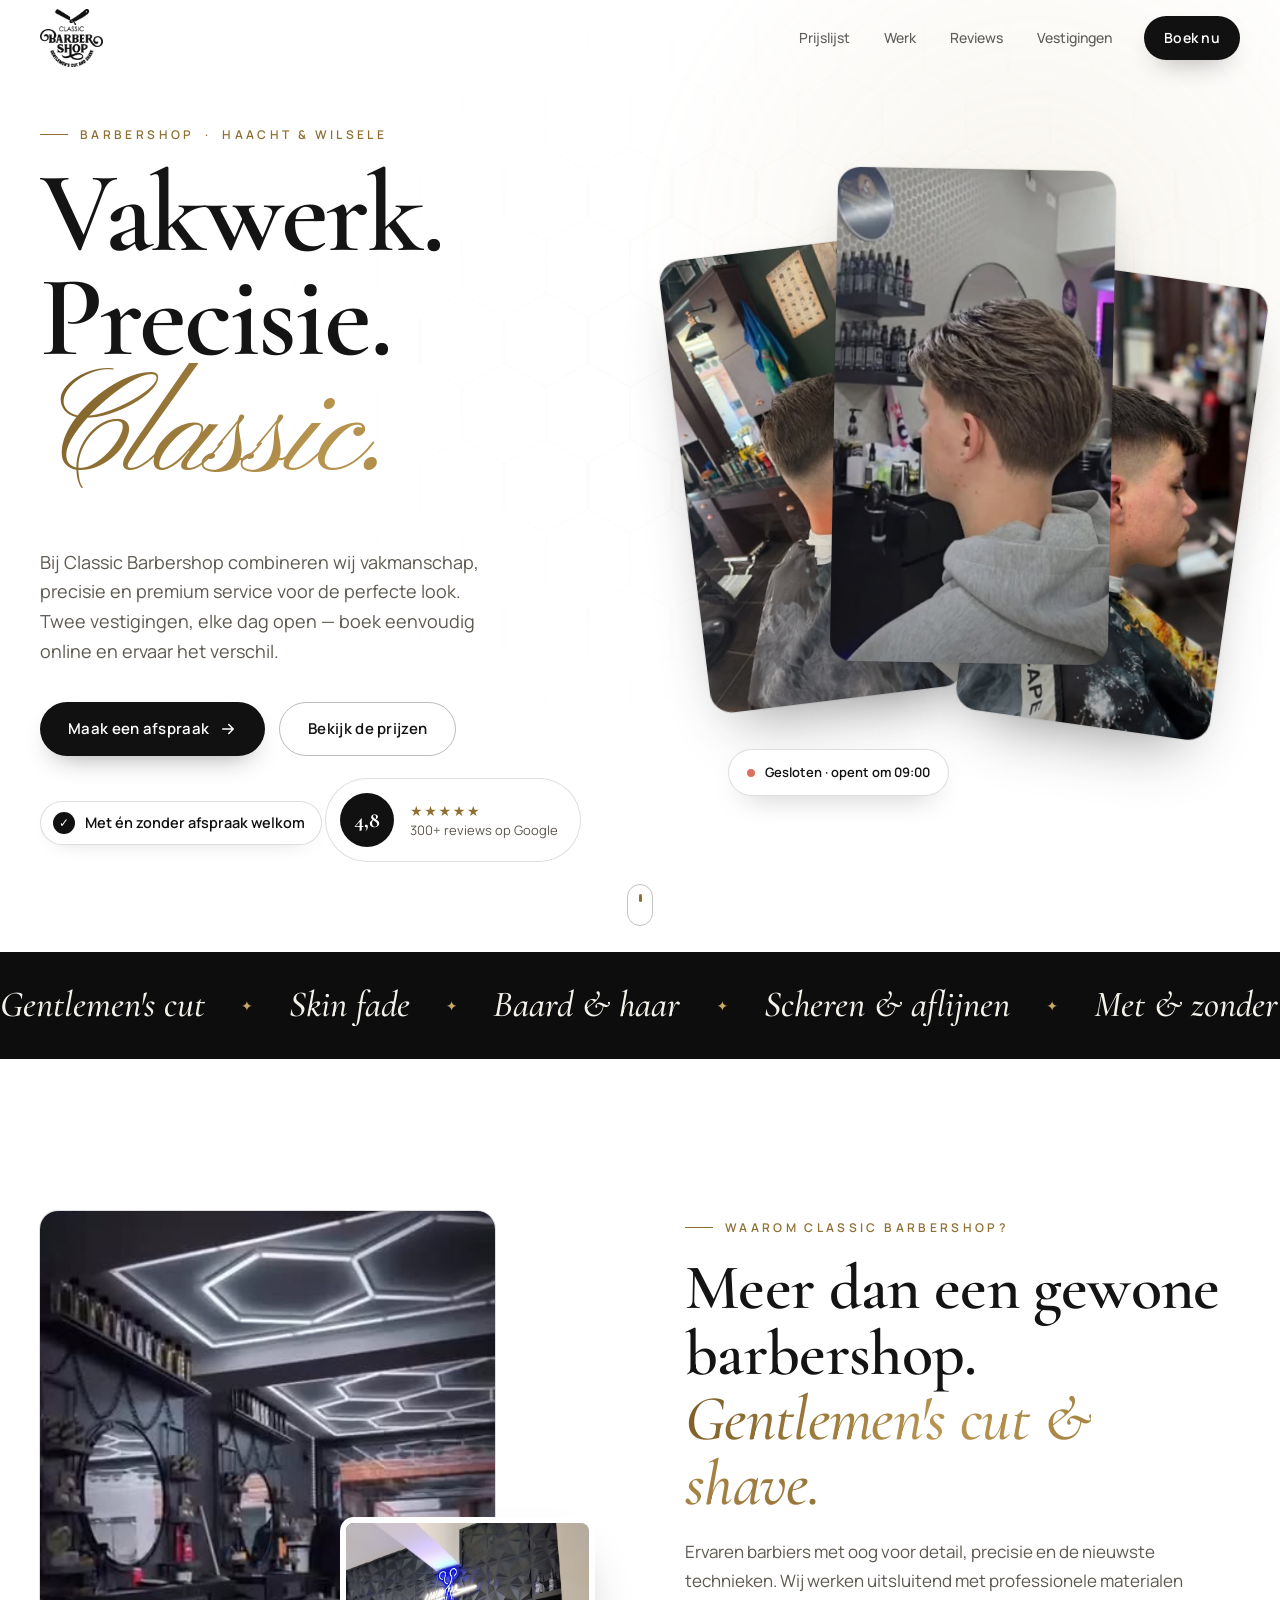
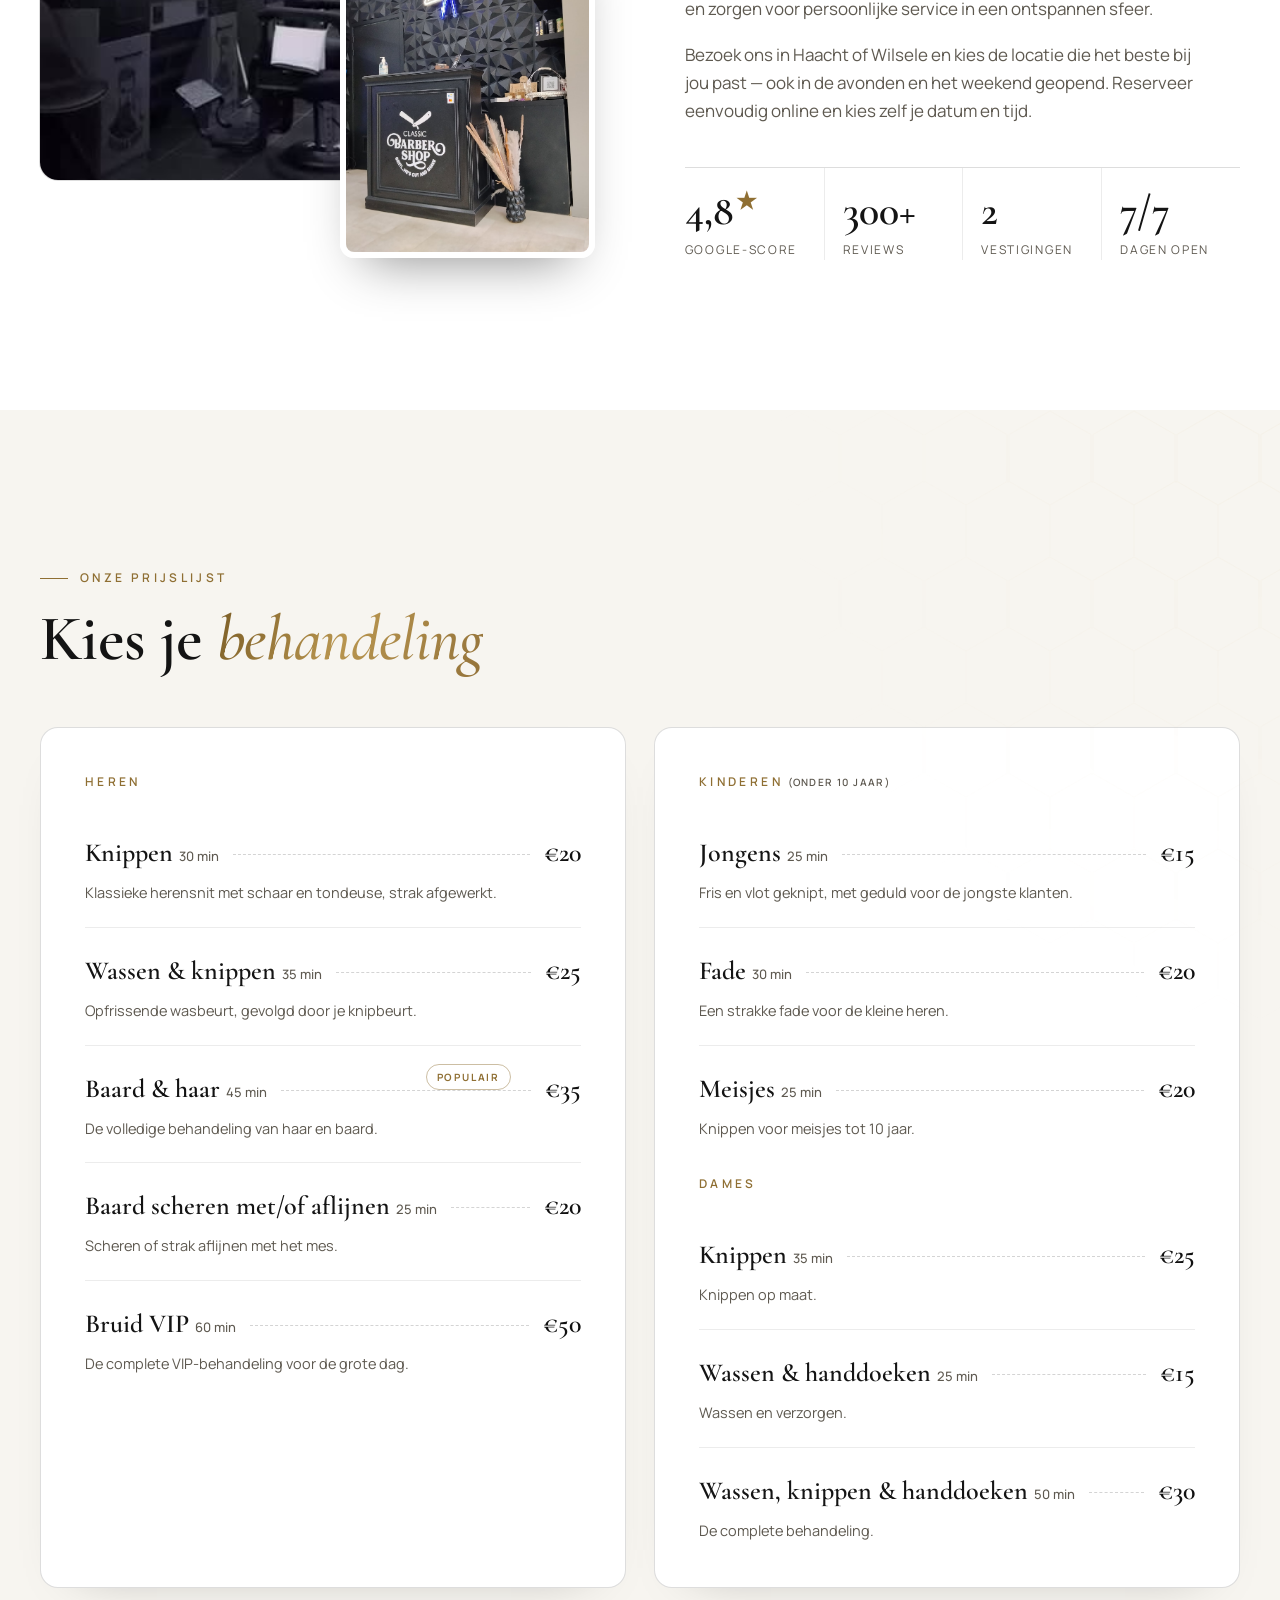
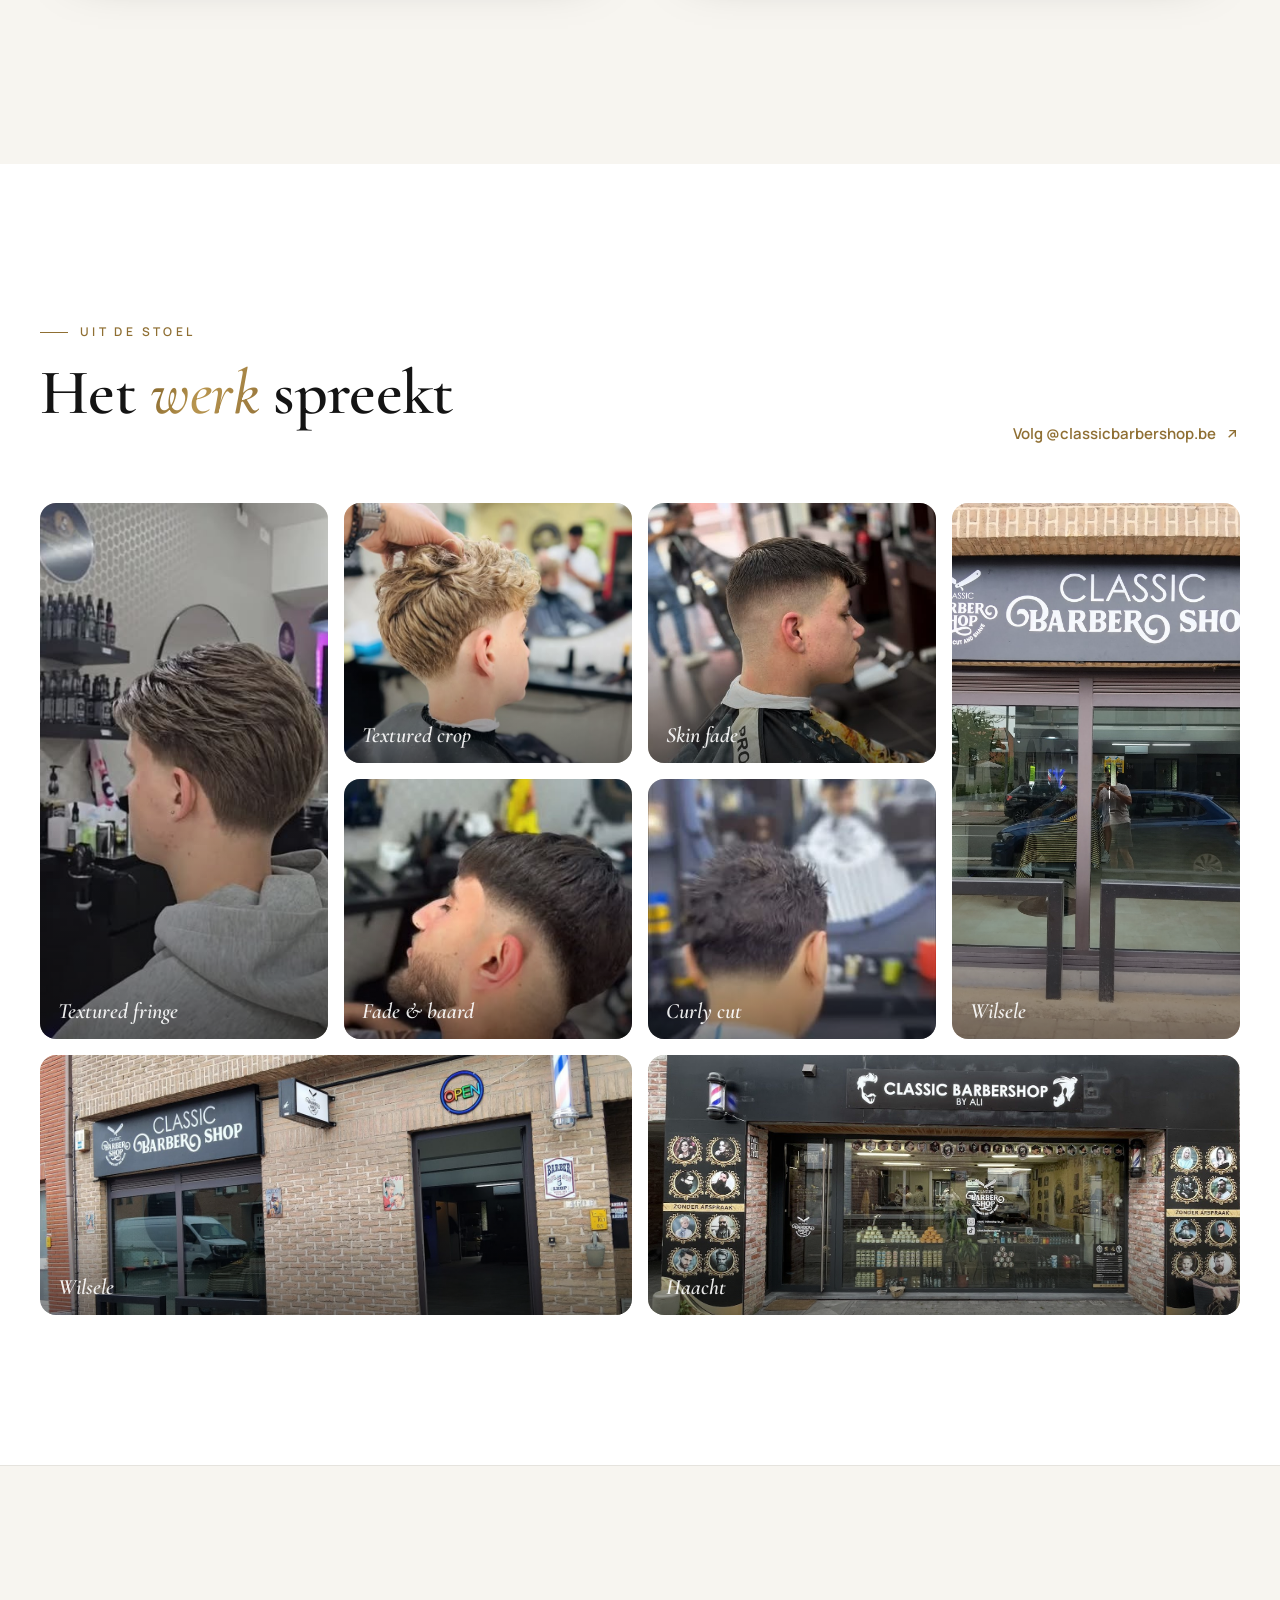
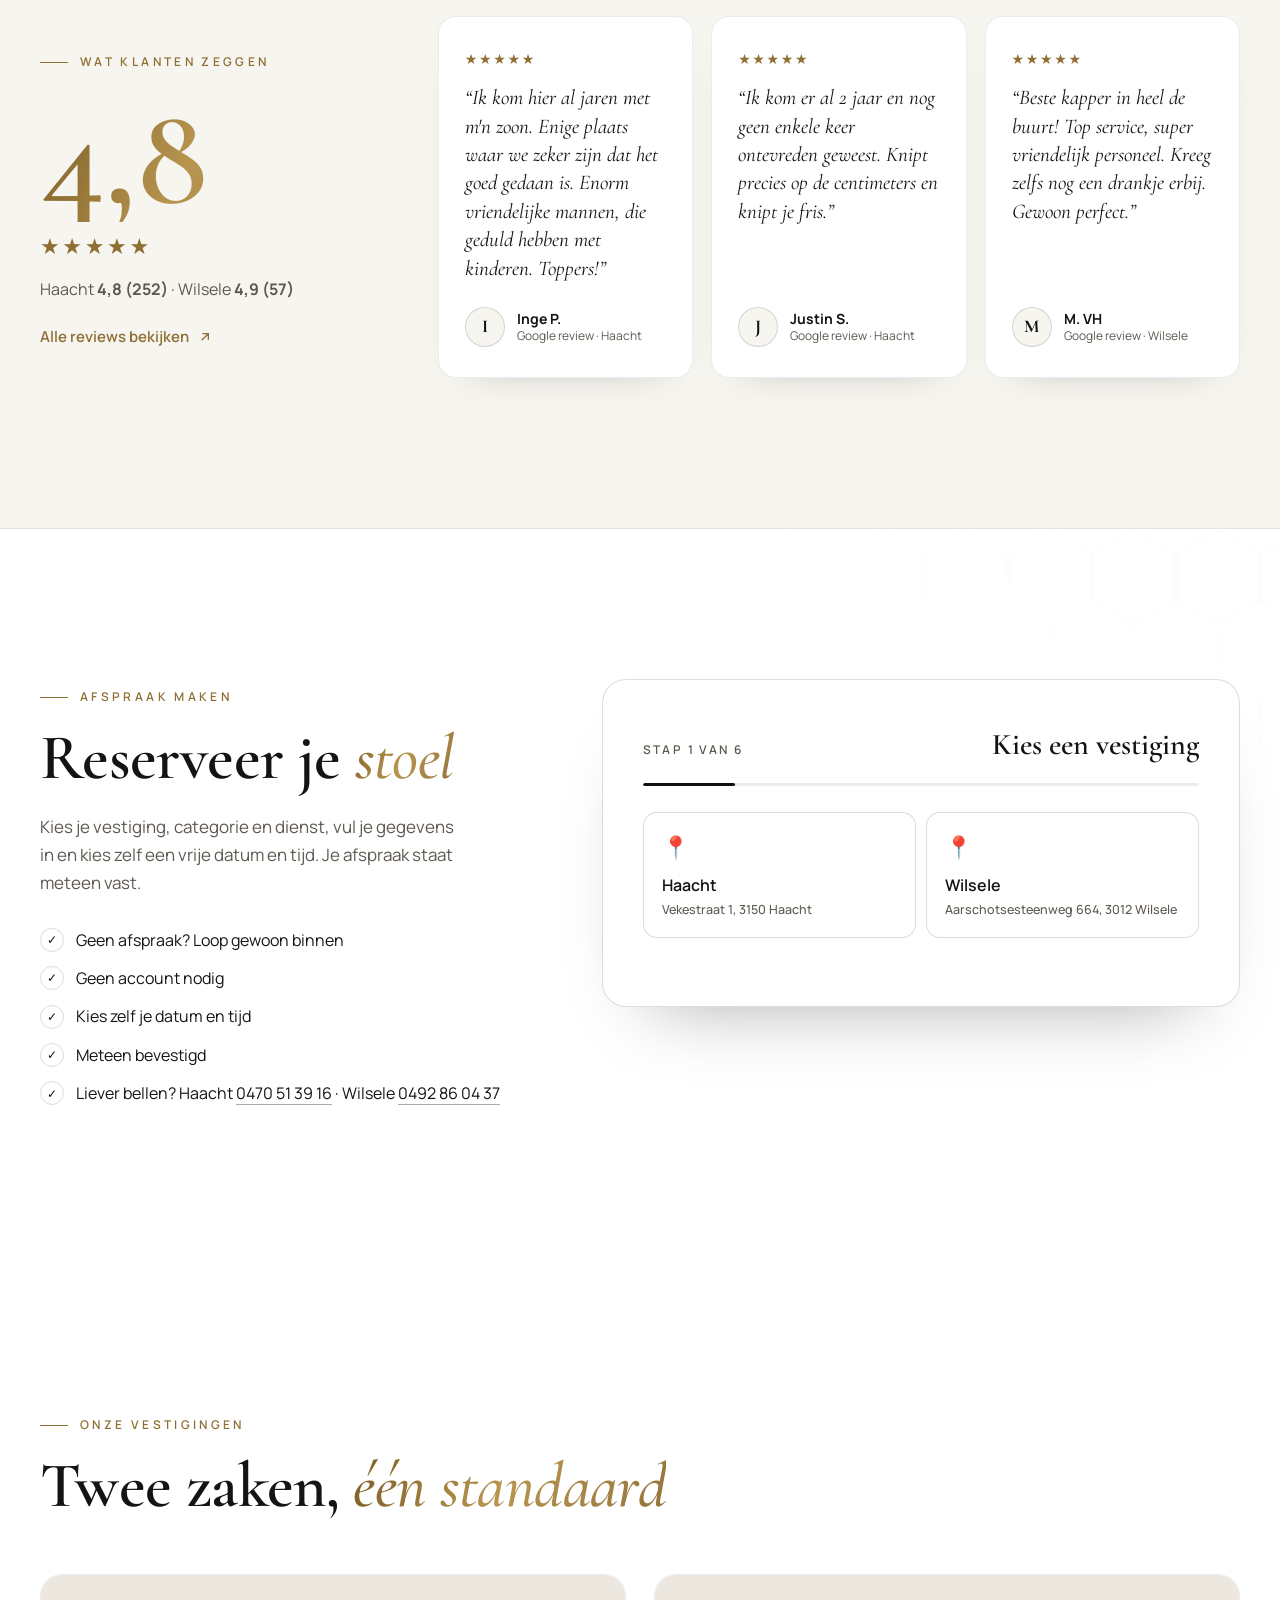
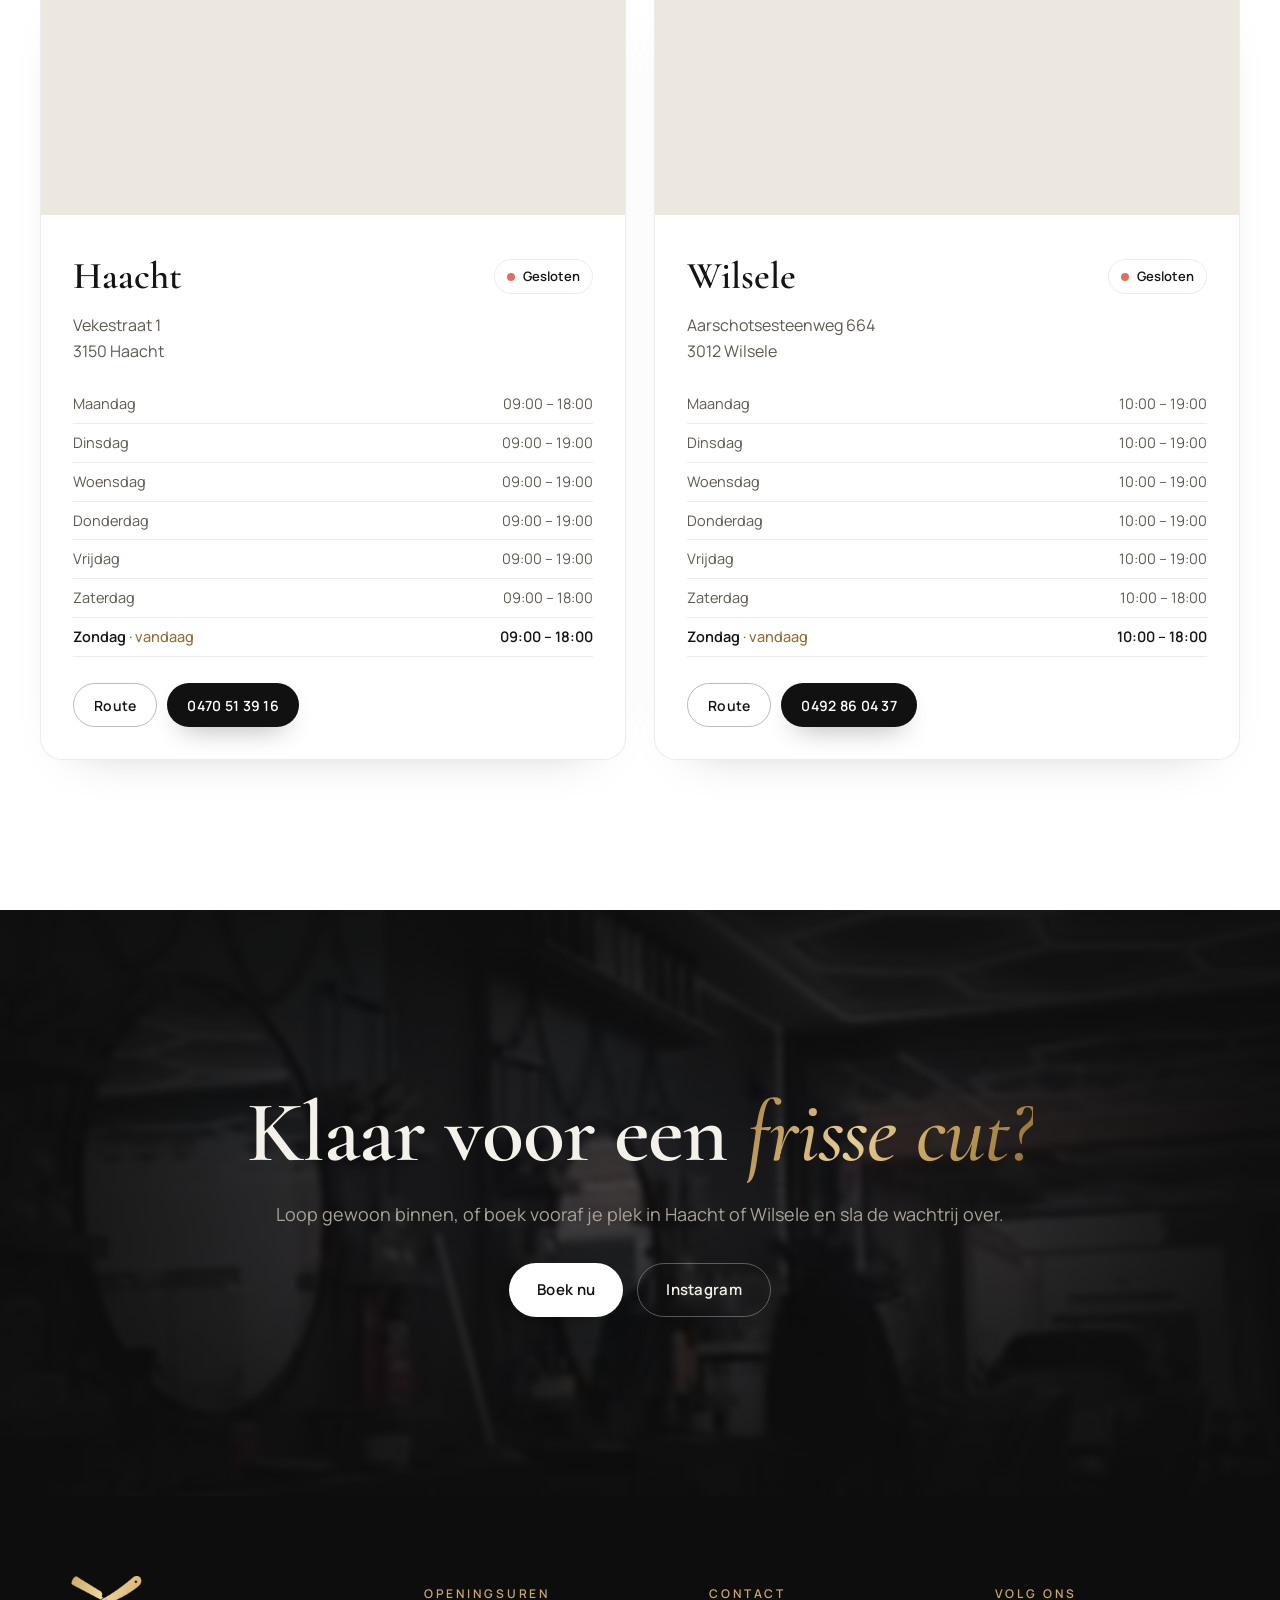
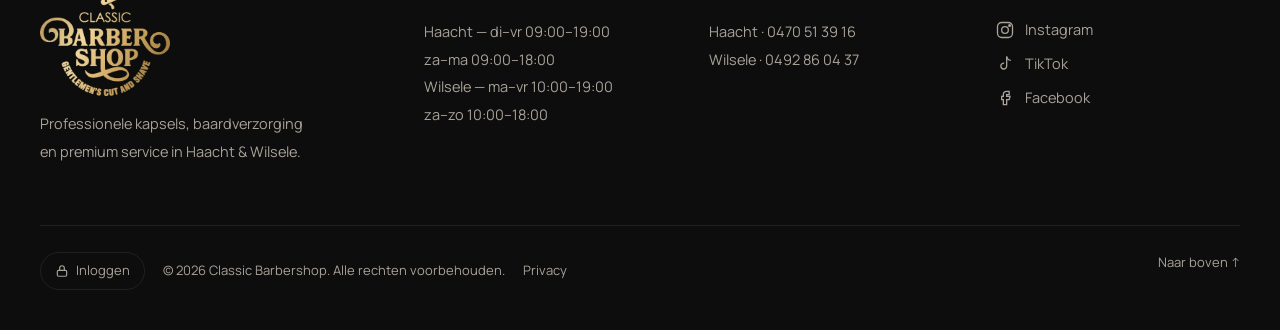
==== commit ac9e956a: "Licht thema op wens van de eigenaar: wit als basis, zwart als tweede kleur, goud als subtiel accent;" ====
--- a/index.html
+++ b/index.html
@@ -5,7 +5,7 @@
   <meta name="viewport" content="width=device-width, initial-scale=1">
   <title>Classic Barbershop — Barbier in Haacht &amp; Wilsele</title>
   <meta name="description" content="Classic Barbershop: professionele kapsels, fades en baardverzorging in Haacht (Vekestraat 1) en Wilsele (Aarschotsesteenweg 664). Met én zonder afspraak welkom, 7 dagen op 7 open. 4,8★ en 4,9★ op Google.">
-  <meta name="theme-color" content="#0a0907">
+  <meta name="theme-color" content="#ffffff">
   <meta property="og:title" content="Classic Barbershop — Haacht &amp; Wilsele">
   <meta property="og:description" content="Gentlemen's cut and shave. Twee vestigingen, elke dag open. Boek je plek online.">
   <meta property="og:image" content="https://classic-barbershop.be/img/haacht-gevel.jpg">
@@ -18,8 +18,9 @@
   <link rel="preconnect" href="https://fonts.googleapis.com">
   <link rel="preconnect" href="https://fonts.gstatic.com" crossorigin>
   <link href="https://fonts.googleapis.com/css2?family=Cormorant+Garamond:ital,wght@0,500;0,600;0,700;1,500;1,600&family=Manrope:wght@400;500;600;700&family=Pinyon+Script&display=swap" rel="stylesheet">
-  <link rel="stylesheet" href="styles.css?v=202610071409">
-  <link rel="stylesheet" href="admin.css?v=202610071409">
+  <link rel="stylesheet" href="styles.css?v=202610071416">
+  <link rel="stylesheet" href="admin.css?v=202610071416">
+  <link rel="stylesheet" href="theme.css?v=202610071416">
 
   <script type="application/ld+json">
 [
@@ -149,7 +150,7 @@
   <!-- ============ NAV ============ -->
   <header class="nav" id="nav">
     <div class="container nav__inner">
-      <a href="#top" class="brand" aria-label="Classic Barbershop — naar boven"><img class="brand__logo" src="img/logo.png" alt="Classic Barbershop — Gentlemen's cut and shave" width="63" height="58"></a>
+      <a href="#top" class="brand" aria-label="Classic Barbershop — naar boven"><img class="brand__logo" src="img/logo-dark.png" alt="Classic Barbershop — Gentlemen's cut and shave" width="63" height="58"></a>
       <nav class="nav__links" aria-label="Hoofdmenu">
         <a href="#diensten">Prijslijst</a>
         <a href="#werk">Werk</a>
@@ -506,7 +507,7 @@
     <button class="lightbox__nav lightbox__next" id="lbNext" aria-label="Volgende">›</button>
   </div>
 
-  <script src="config.js?v=202610071409"></script>
-  <script type="module" src="js/site.js?v=202610071409"></script>
+  <script src="config.js?v=202610071416"></script>
+  <script type="module" src="js/site.js?v=202610071416"></script>
 </body>
 </html>
--- a/theme.css
+++ b/theme.css
@@ -0,0 +1,130 @@
+/* =========================================================
+   Licht thema (wens van de eigenaar): wit als basis, zwart als
+   tweede kleur, goud alleen als subtiel accent.
+   Laadt als laatste, na styles.css en admin.css.
+   ========================================================= */
+:root {
+  --bg: #ffffff;
+  --bg-2: #f7f5f0;
+  --bg-3: #ece8df;
+  --line: rgba(17, 17, 17, .14);
+  --line-2: rgba(17, 17, 17, .08);
+  --text: #141414;
+  --muted: #5e5950;
+  --gold: #8f6f33;
+  --gold-2: #7a5c25;
+  --gold-3: #b08d4c;
+  --gold-grad: linear-gradient(115deg, #7a5c25 0%, #b8954f 48%, #94733a 100%);
+  --ink: #111111;
+  --ghost: rgba(17, 17, 17, .28);
+  color-scheme: light;
+}
+
+/* zwarte blokken: lopende band, CTA, footer + lightbox, en de bewerkmodus/meldingen */
+.marquee, .cta, .footer, .lightbox, .ed-bar, .ed-panel, .ed-photo, #toasts {
+  --bg: #0d0d0d;
+  --bg-2: #161616;
+  --bg-3: #202020;
+  --line: rgba(255, 255, 255, .14);
+  --line-2: rgba(255, 255, 255, .08);
+  --text: #f4f1ea;
+  --muted: #a8a299;
+  --gold: #c9a865;
+  --gold-2: #e2c88f;
+  --gold-grad: linear-gradient(115deg, #a8823f 0%, #e6cd94 40%, #c9a865 62%, #8f6c30 100%);
+  --ghost: rgba(255, 255, 255, .3);
+  color-scheme: dark;
+  color: var(--text);
+}
+
+body::after { display: none; }                       /* geen filmkorrel op wit */
+::selection { background: var(--ink); color: #fff; }
+
+/* ---------- knoppen: zwart, goud alleen bij hover ---------- */
+.btn--gold {
+  background: var(--ink); color: #fff;
+  box-shadow: 0 12px 28px -14px rgba(0,0,0,.45);
+}
+.btn--gold:hover { background: #000; box-shadow: 0 16px 34px -14px rgba(0,0,0,.55), inset 0 -2px 0 var(--gold-3); }
+.btn--ghost { border-color: var(--ghost); color: var(--text); }
+.btn--ghost:hover { border-color: var(--text); color: var(--text); }
+/* in de zwarte blokken een witte hoofdknop */
+.cta .btn--gold, .footer .btn--gold { background: #fff; color: var(--ink); }
+.cta .btn--gold:hover, .footer .btn--gold:hover { background: #fff; box-shadow: inset 0 -2px 0 var(--gold); }
+.btn:disabled { opacity: .55; }
+
+/* ---------- logo: zwart op wit, goud in de zwarte footer ---------- */
+.brand__logo { filter: none; }
+
+/* ---------- nav & menu ---------- */
+.nav.scrolled { background: rgba(255,255,255,.92); border-color: var(--line-2); box-shadow: 0 8px 30px -22px rgba(0,0,0,.35); }
+.nav__links a { color: rgba(17,17,17,.68); }
+.nav__links a:hover { color: var(--ink); }
+.drawer { background: rgba(255,255,255,.98); }
+.mbar { background: rgba(255,255,255,.94) !important; box-shadow: 0 14px 40px -18px rgba(0,0,0,.35); }
+.mbar__call { color: var(--ink) !important; }
+
+/* ---------- hero ---------- */
+.hex { opacity: .09; }
+.hex--faint { opacity: .05; }
+.hero__glow { background: radial-gradient(circle, rgba(184,149,79,.10), transparent 62%); }
+.card { box-shadow: 0 30px 60px -28px rgba(0,0,0,.45), 0 0 0 1px rgba(0,0,0,.06); }
+.card::after { background: linear-gradient(180deg, transparent 65%, rgba(0,0,0,.25)); }
+.badge-open { background: rgba(255,255,255,.9); color: var(--ink); box-shadow: 0 12px 30px -16px rgba(0,0,0,.35); }
+.rating { background: #fff; }
+.rating:hover { border-color: var(--line); background: var(--bg-2); }
+.rating__score { background: var(--ink); color: #fff; }
+.scroll-hint { border-color: rgba(17,17,17,.25); }
+.walkin { background: #fff; color: var(--ink); border-color: var(--line); box-shadow: 0 8px 22px -16px rgba(0,0,0,.3); }
+.walkin::before { background: var(--ink); color: #fff; }
+
+/* ---------- secties ---------- */
+.about__media-sm { box-shadow: 0 26px 50px -24px rgba(0,0,0,.45); }
+.menu__col { background: #fff; box-shadow: 0 20px 50px -40px rgba(0,0,0,.35); }
+.menu__row i { border-bottom-color: rgba(17,17,17,.18); }
+.menu__row b { color: var(--ink); }
+.menu__featured .menu__row span { color: var(--ink); }
+.tag { background: transparent; color: var(--gold); border: 1px solid rgba(143,111,51,.45); }
+.gallery__item span { color: #fff; }
+.gallery__item:hover span { color: #fff; }
+.gallery__item::after { background: linear-gradient(180deg, transparent 55%, rgba(0,0,0,.7)); }
+.quote { background: #fff; box-shadow: 0 18px 40px -34px rgba(0,0,0,.35); }
+.avatar { background: var(--bg-2); color: var(--ink); }
+.loc { background: #fff; box-shadow: 0 20px 50px -40px rgba(0,0,0,.35); }
+.loc__map iframe { filter: grayscale(1) contrast(1.02); }
+.checks li::before { color: var(--ink); }
+.checks a { color: var(--ink); border-bottom-color: rgba(17,17,17,.35); }
+
+/* ---------- boeken ---------- */
+.book { background: #fff; box-shadow: 0 40px 80px -50px rgba(0,0,0,.4); }
+.book__err { color: #b23a2a; }
+.field input, .book select { background: #fff; border-color: var(--line); }
+.field input::placeholder { color: #9b958b; }
+.choice { background: #fff; border-color: var(--line); }
+.choice:hover { border-color: var(--ink); }
+.choice.is-active { border-color: var(--ink); background: var(--bg-2); }
+.choice--row b, .bsum li.bsum__total strong { background: none; -webkit-background-clip: border-box; background-clip: border-box; color: var(--ink); }
+.days span, .slots span { border-color: var(--line); background: #fff; }
+.days input:checked + span, .slots input:checked + span { background: var(--ink); color: #fff; border-color: var(--ink); }
+.days input:checked + span small, .days input:checked + span em { color: rgba(255,255,255,.75); }
+.slots span:hover { border-color: var(--ink); }
+.bstep__bar span { background: var(--ink); }
+.bdone__ico { background: var(--ink); color: #fff; }
+.bdone .bnote a { color: var(--ink); border-bottom-color: rgba(17,17,17,.35); }
+
+/* ---------- zwarte blokken ---------- */
+.marquee { background: var(--bg); border-color: var(--bg); }
+.cta { background: var(--bg); }
+.cta__bg::after { background: radial-gradient(ellipse at center, rgba(13,13,13,.72), rgba(13,13,13,.94) 70%); }
+.footer { background: var(--bg); border-top: 0; }
+.footer .brand__logo { filter: none; }
+.lightbox { background: rgba(8,8,8,.95); }
+.lightbox__nav:hover, .lightbox__close:hover { background: #fff; color: var(--ink); }
+
+/* ---------- login & privacy ---------- */
+.auth__card { background: #fff; box-shadow: 0 40px 90px -50px rgba(0,0,0,.4); }
+.auth__demo { color: var(--gold-2); }
+.pw__toggle { color: var(--ink); }
+.legal p { color: #3a3732; }
+.legal h2 { color: var(--ink); }
+.legal a:not(.btn):not(.brand) { color: var(--ink); border-bottom-color: rgba(17,17,17,.35); }
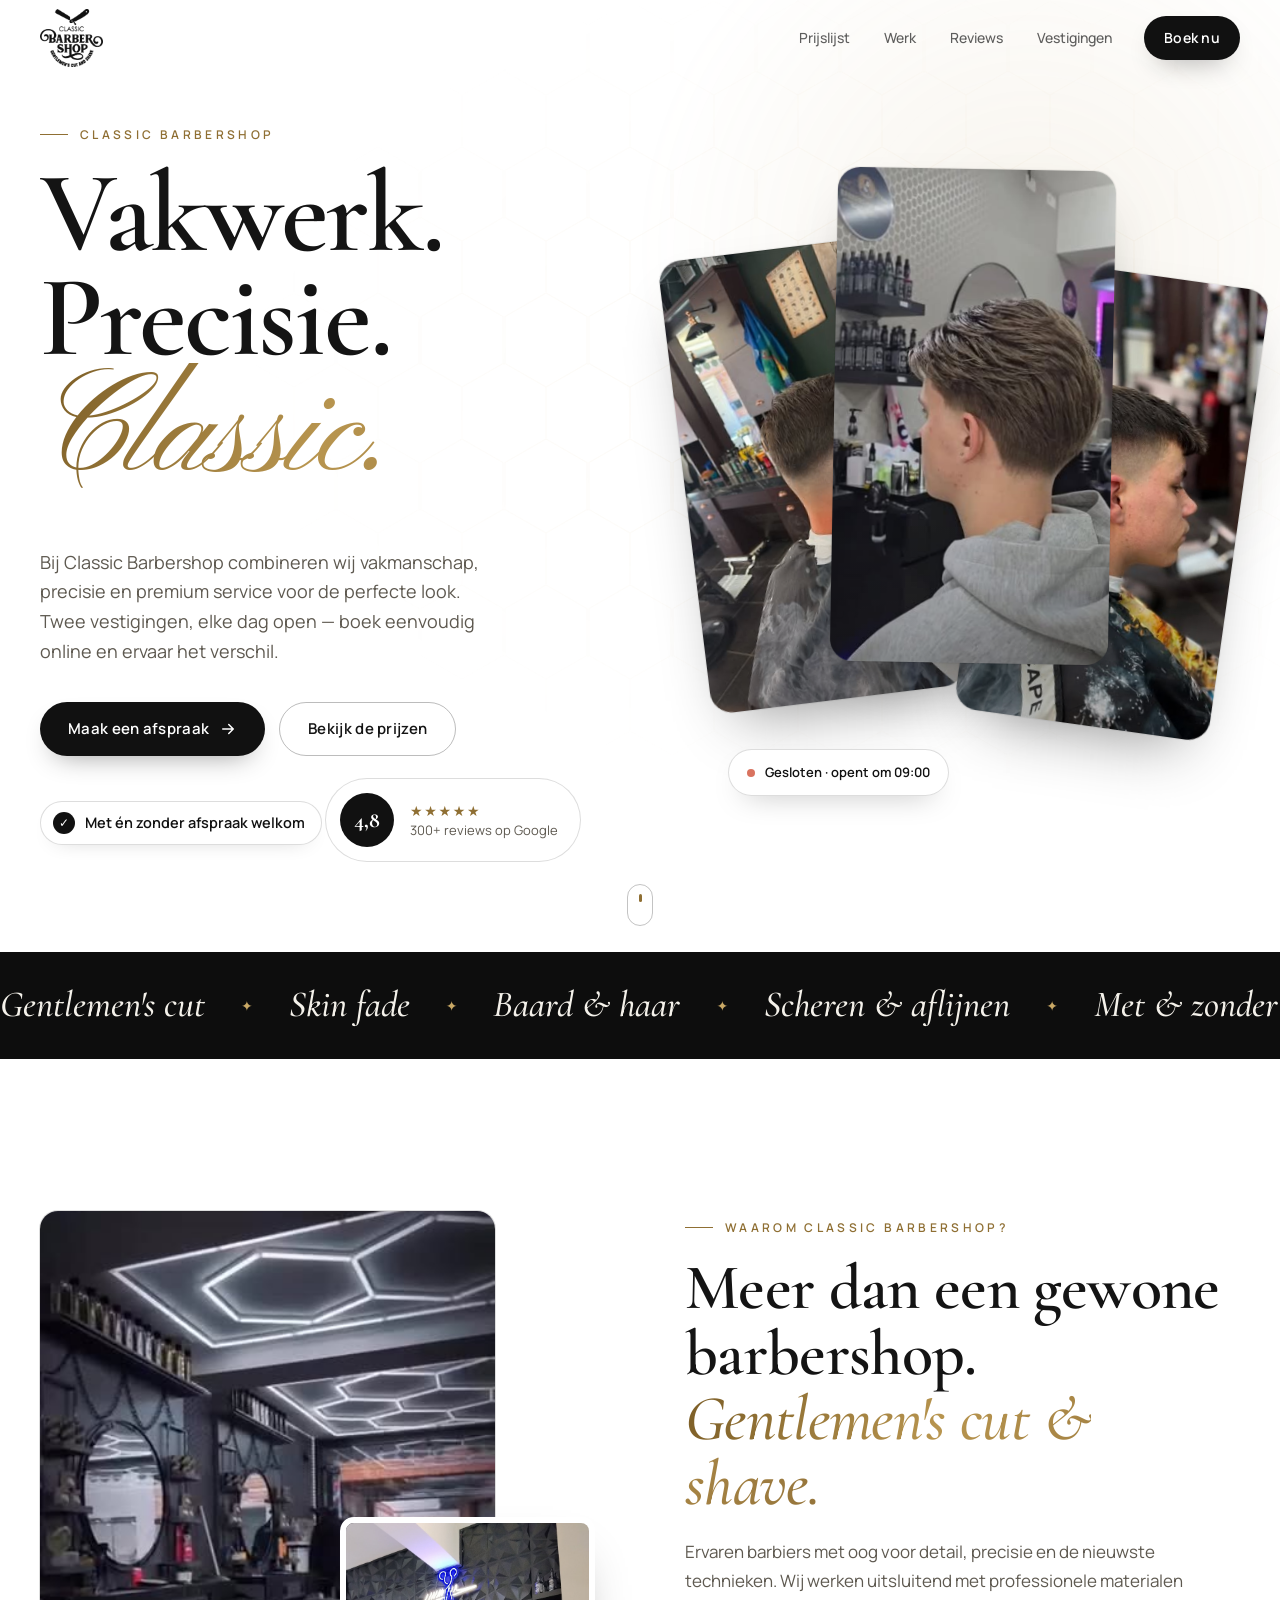
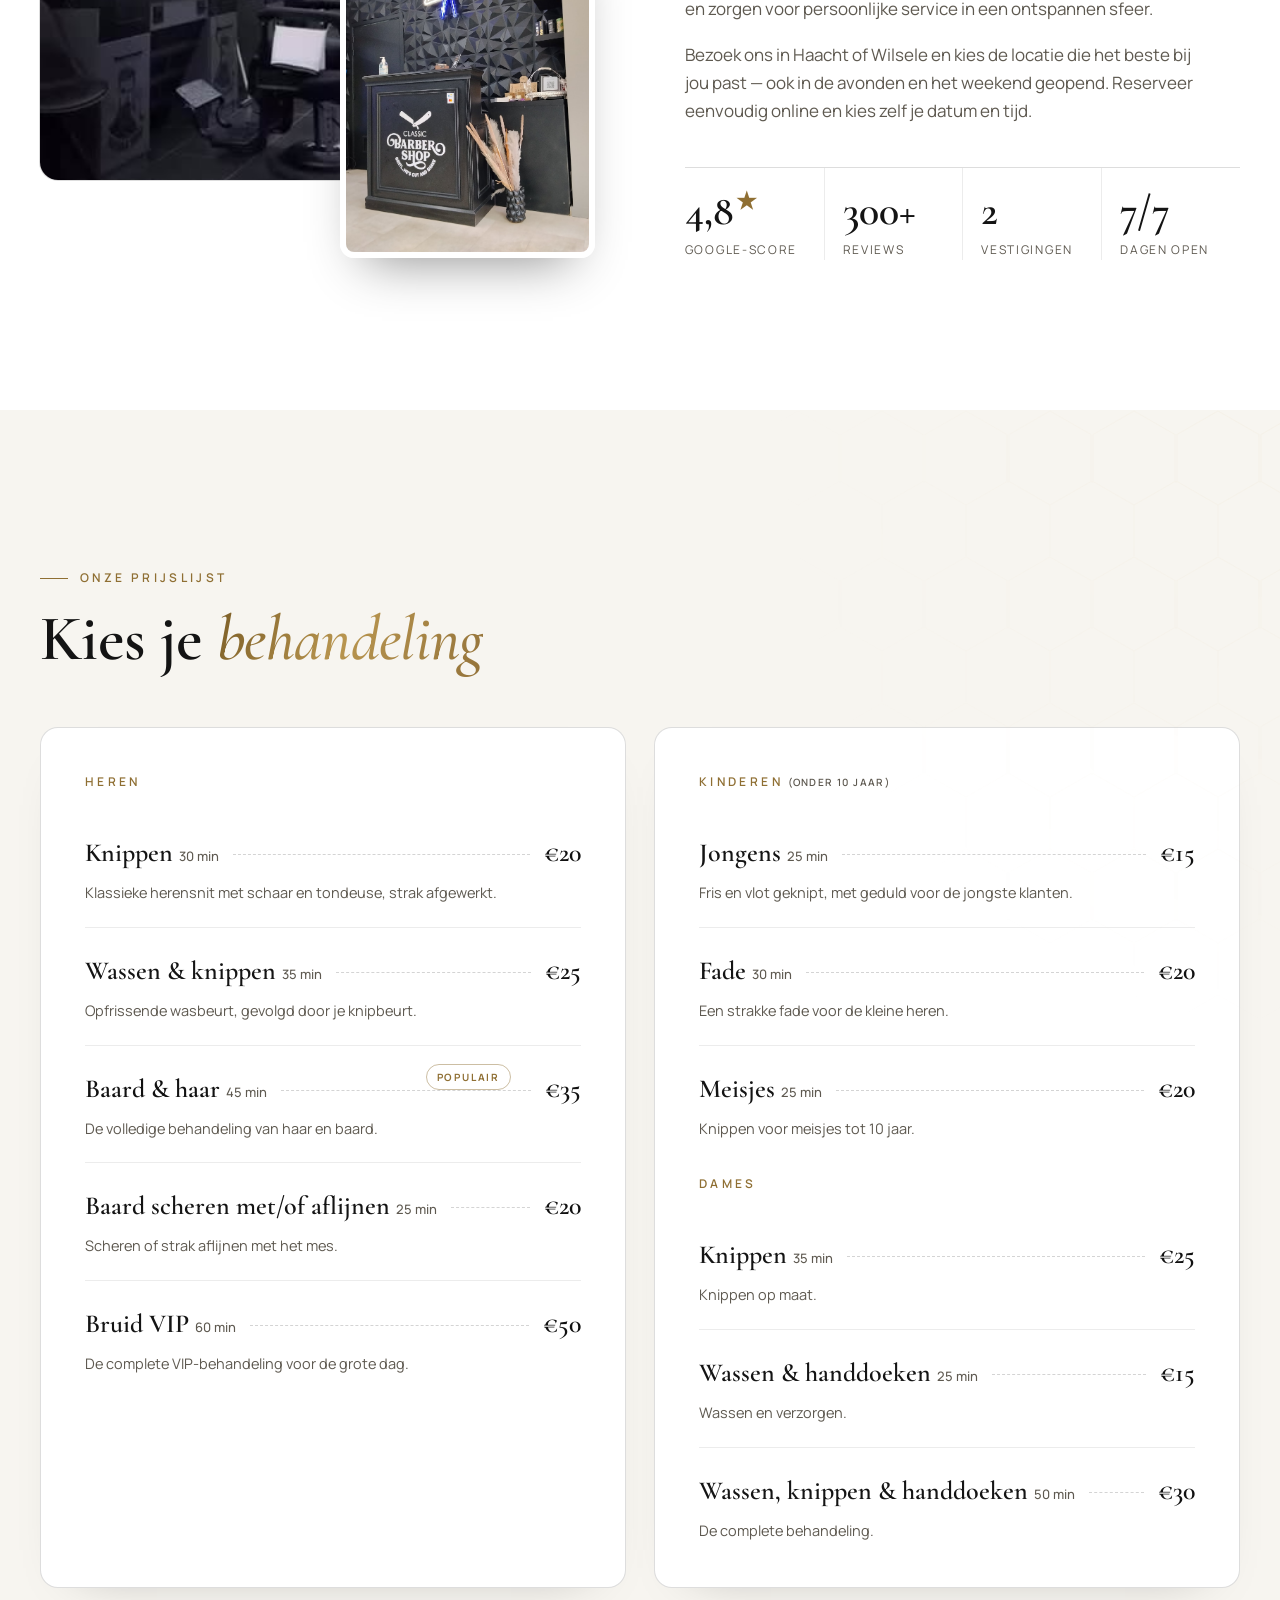
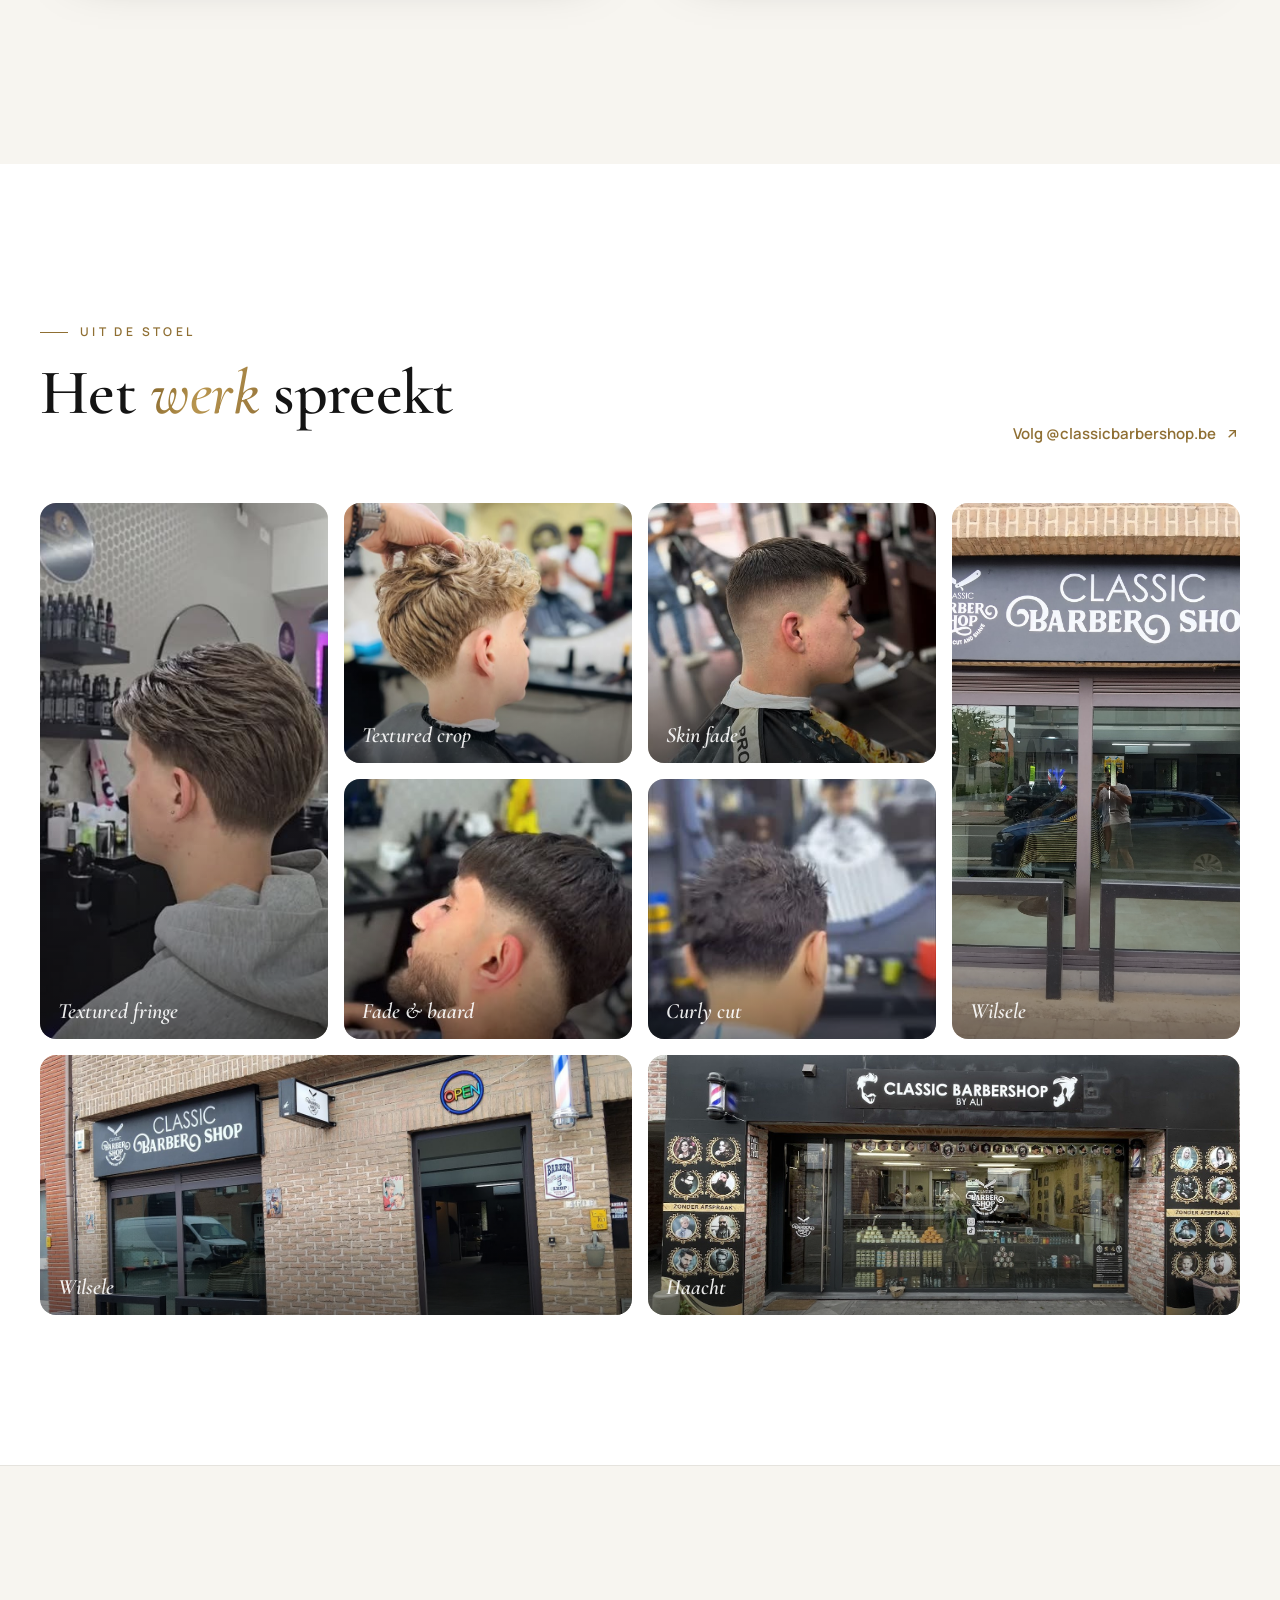
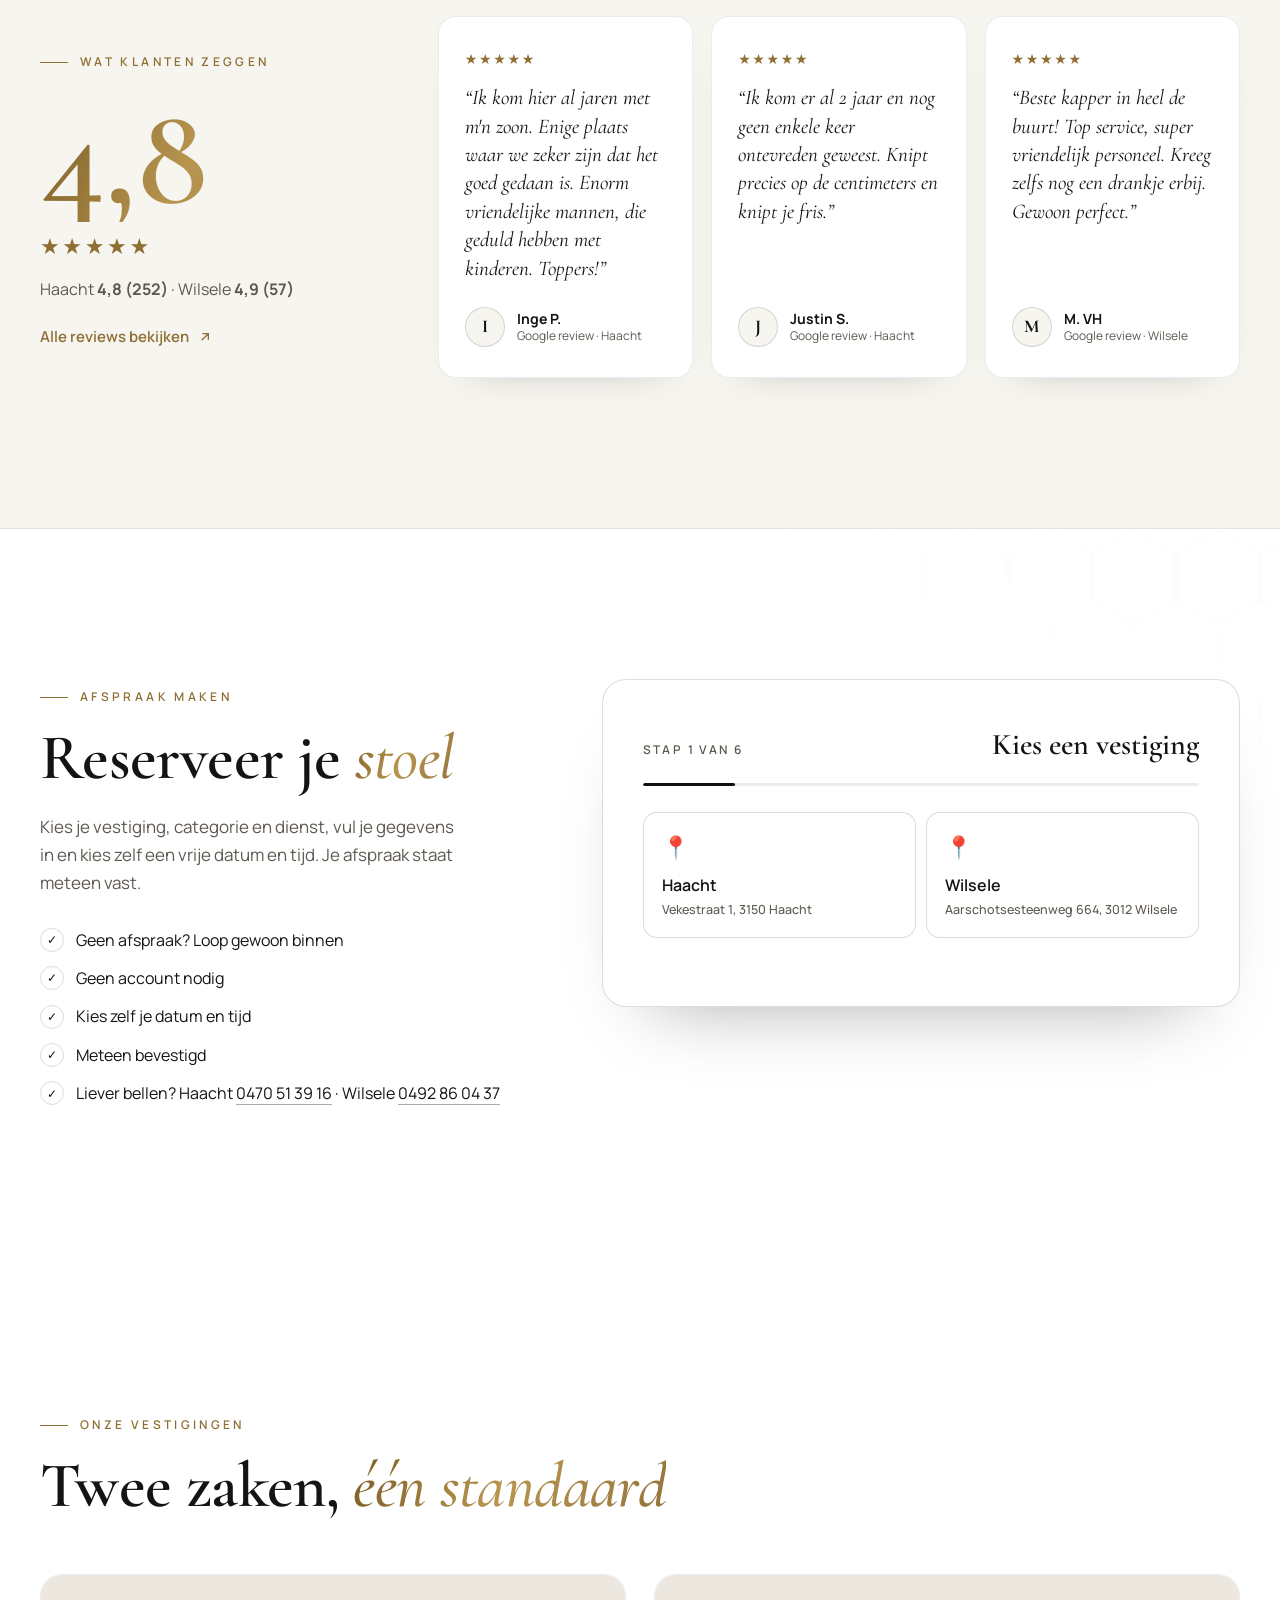
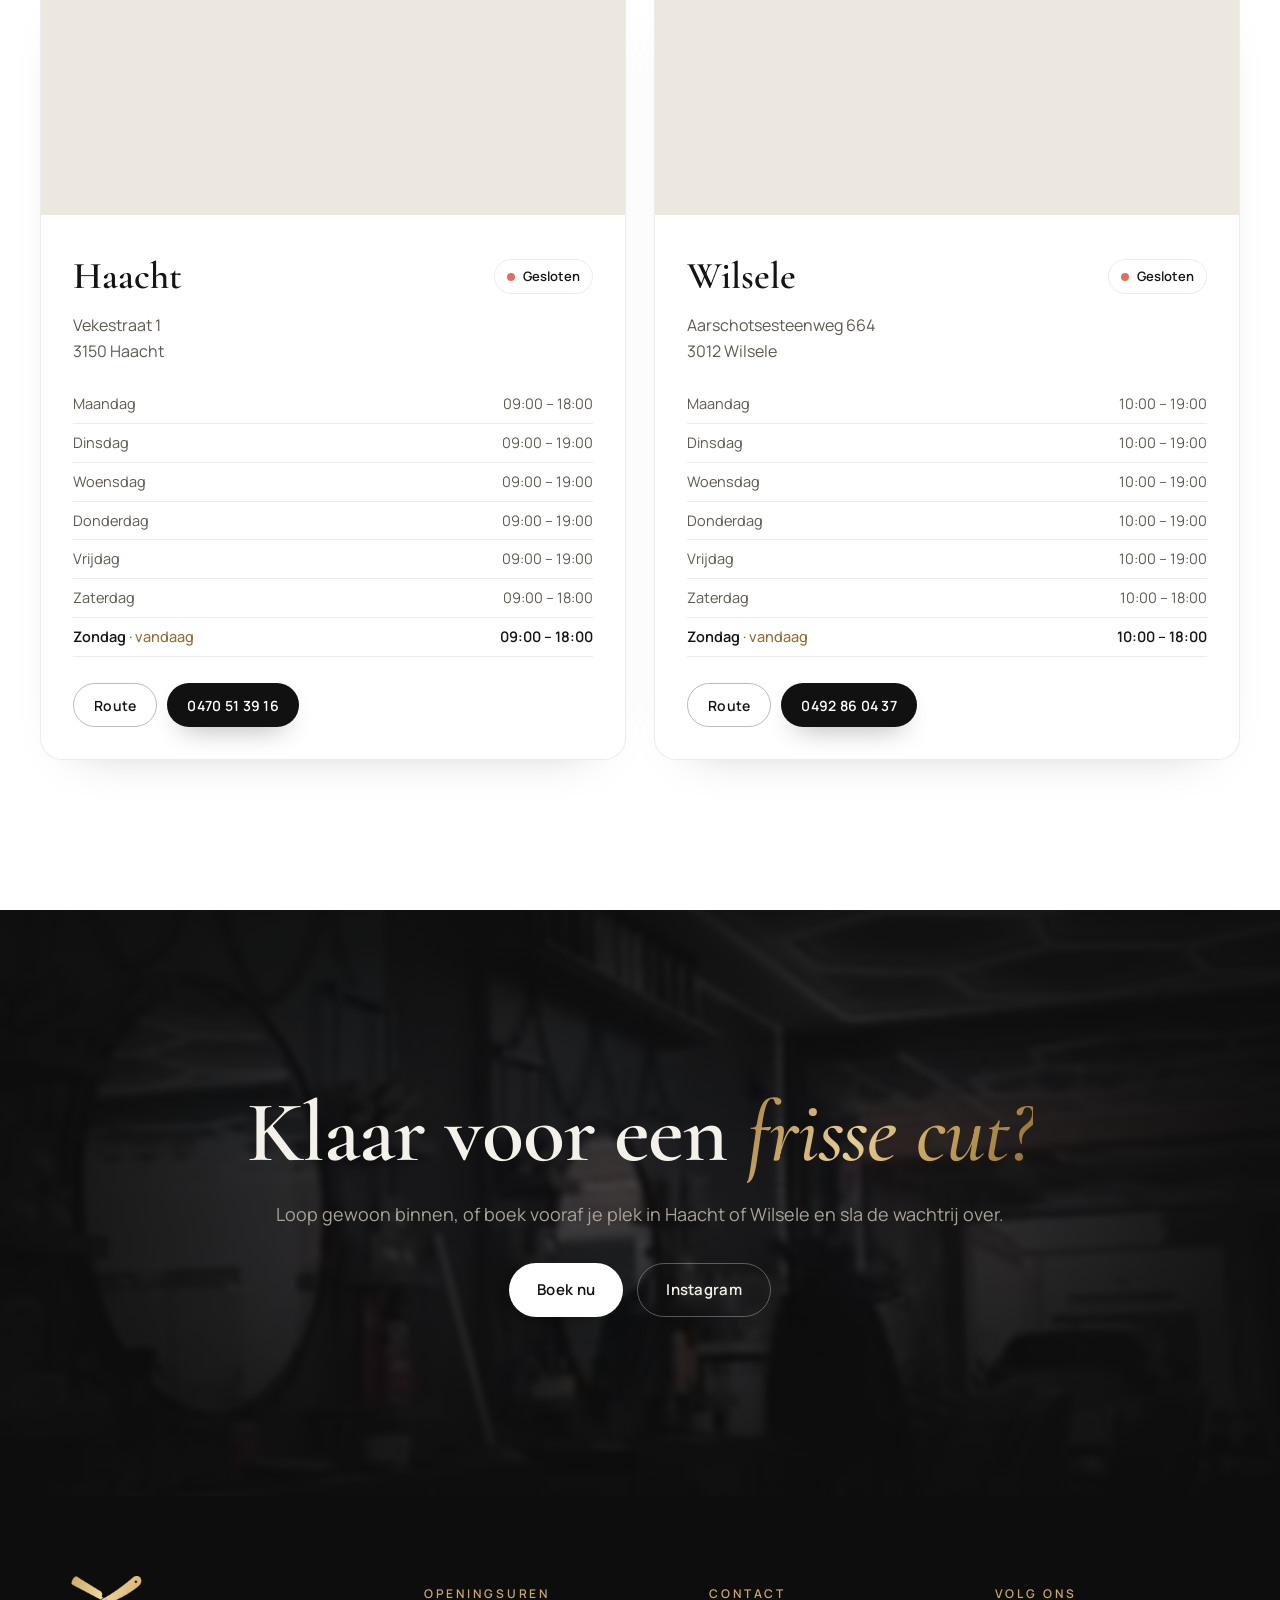
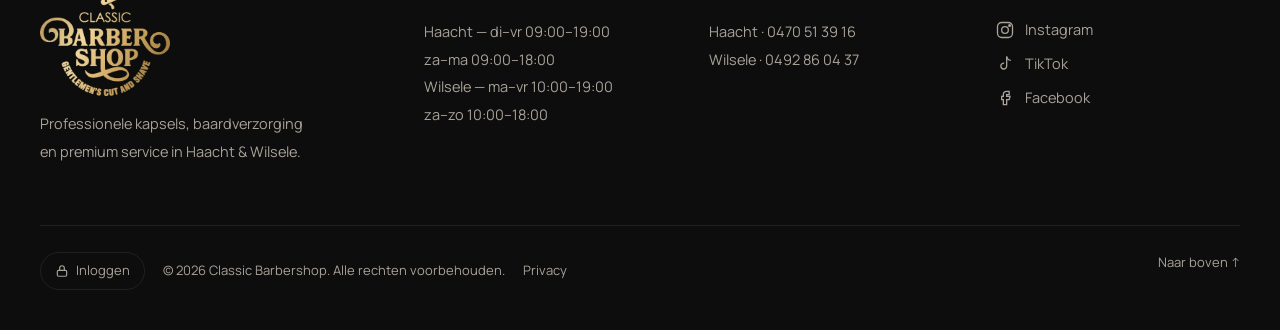
==== commit b51bc2cb: "Hero: 'Classic Barbershop' i.p.v. de vestigingsnamen Co-Authored-By: Claude Opus 5.5 <noreply@anthro" ====
--- a/index.html
+++ b/index.html
@@ -18,9 +18,9 @@
   <link rel="preconnect" href="https://fonts.googleapis.com">
   <link rel="preconnect" href="https://fonts.gstatic.com" crossorigin>
   <link href="https://fonts.googleapis.com/css2?family=Cormorant+Garamond:ital,wght@0,500;0,600;0,700;1,500;1,600&family=Manrope:wght@400;500;600;700&family=Pinyon+Script&display=swap" rel="stylesheet">
-  <link rel="stylesheet" href="styles.css?v=202610071416">
-  <link rel="stylesheet" href="admin.css?v=202610071416">
-  <link rel="stylesheet" href="theme.css?v=202610071416">
+  <link rel="stylesheet" href="styles.css?v=202610071424">
+  <link rel="stylesheet" href="admin.css?v=202610071424">
+  <link rel="stylesheet" href="theme.css?v=202610071424">
 
   <script type="application/ld+json">
 [
@@ -185,7 +185,7 @@
 
       <div class="container hero__grid">
         <div class="hero__copy">
-          <p class="eyebrow reveal" data-edit="hero.eyebrow">Barbershop &nbsp;·&nbsp; Haacht &amp; Wilsele</p>
+          <p class="eyebrow reveal" data-edit="hero.eyebrow">Classic Barbershop</p>
           <h1 class="hero__title reveal" data-edit="hero.title">
             <span>Vakwerk.</span>
             <span>Precisie.</span>
@@ -507,7 +507,7 @@
     <button class="lightbox__nav lightbox__next" id="lbNext" aria-label="Volgende">›</button>
   </div>
 
-  <script src="config.js?v=202610071416"></script>
-  <script type="module" src="js/site.js?v=202610071416"></script>
+  <script src="config.js?v=202610071424"></script>
+  <script type="module" src="js/site.js?v=202610071424"></script>
 </body>
 </html>
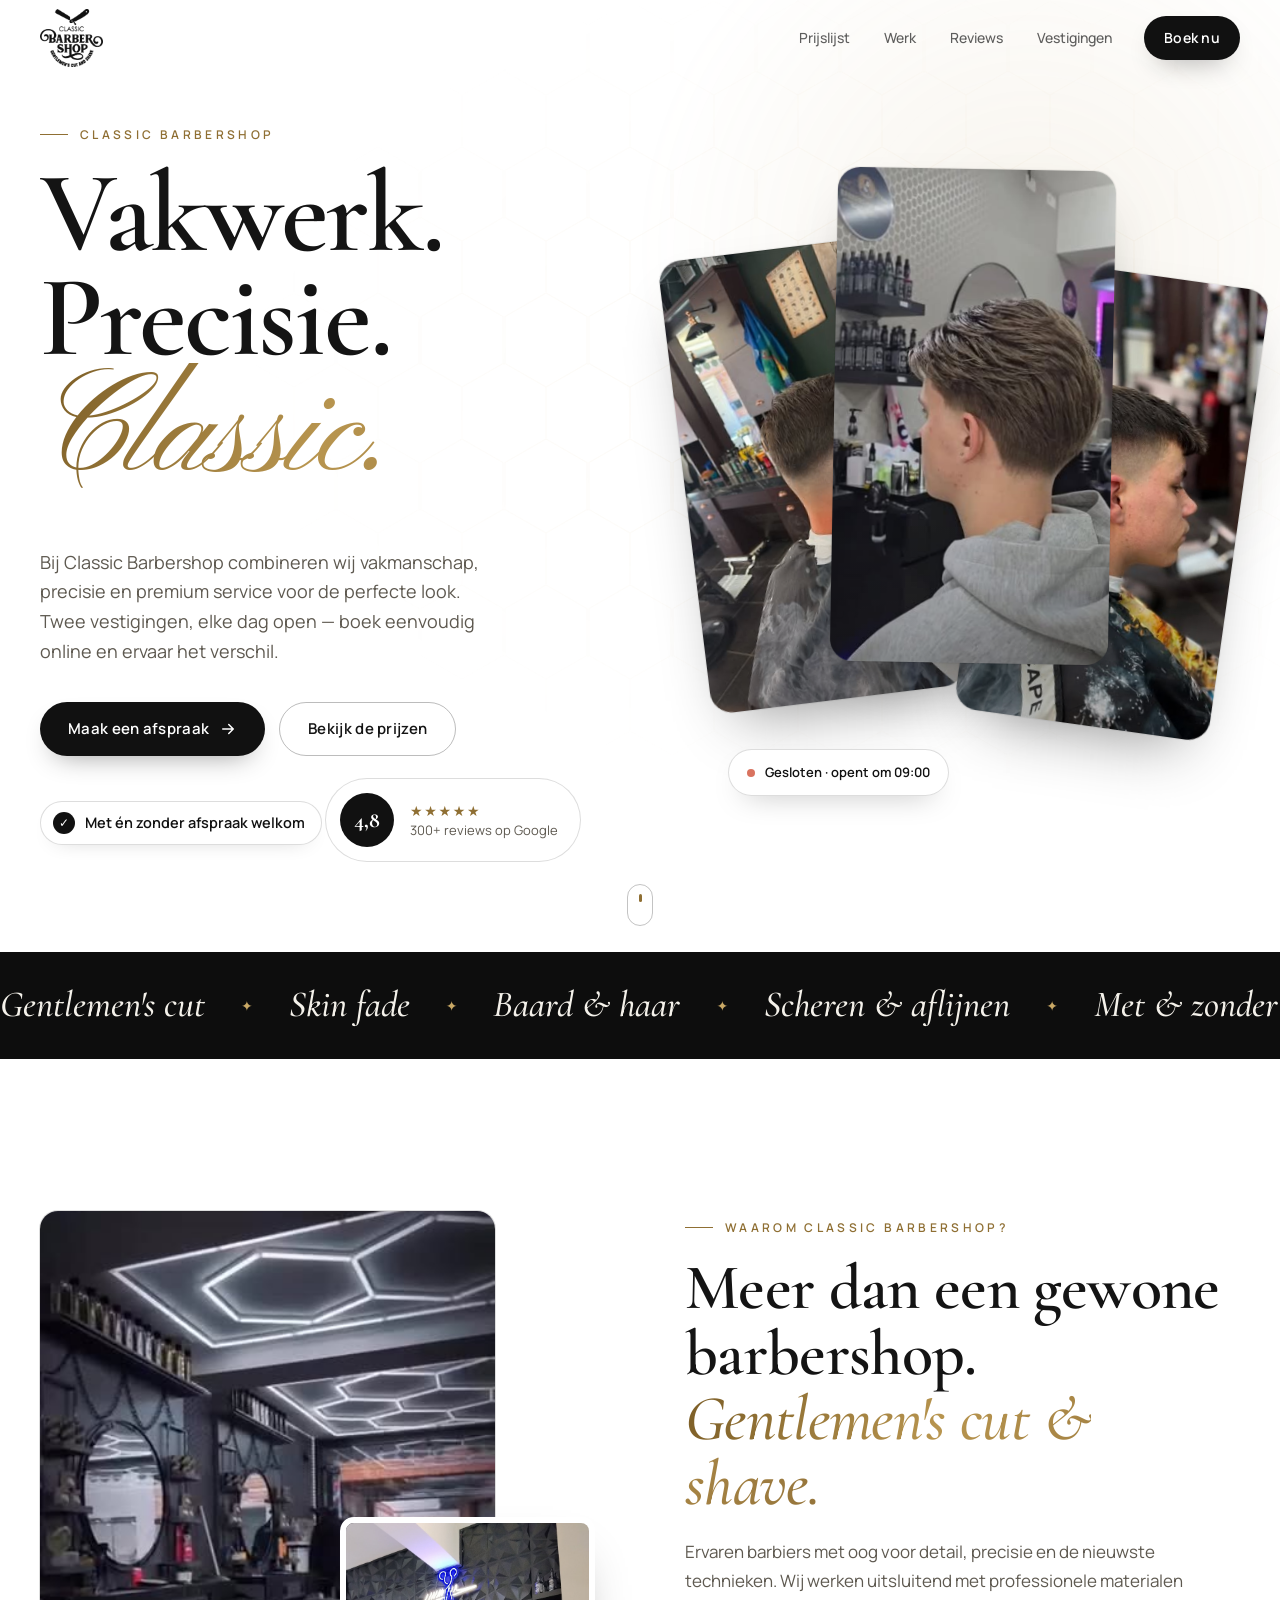
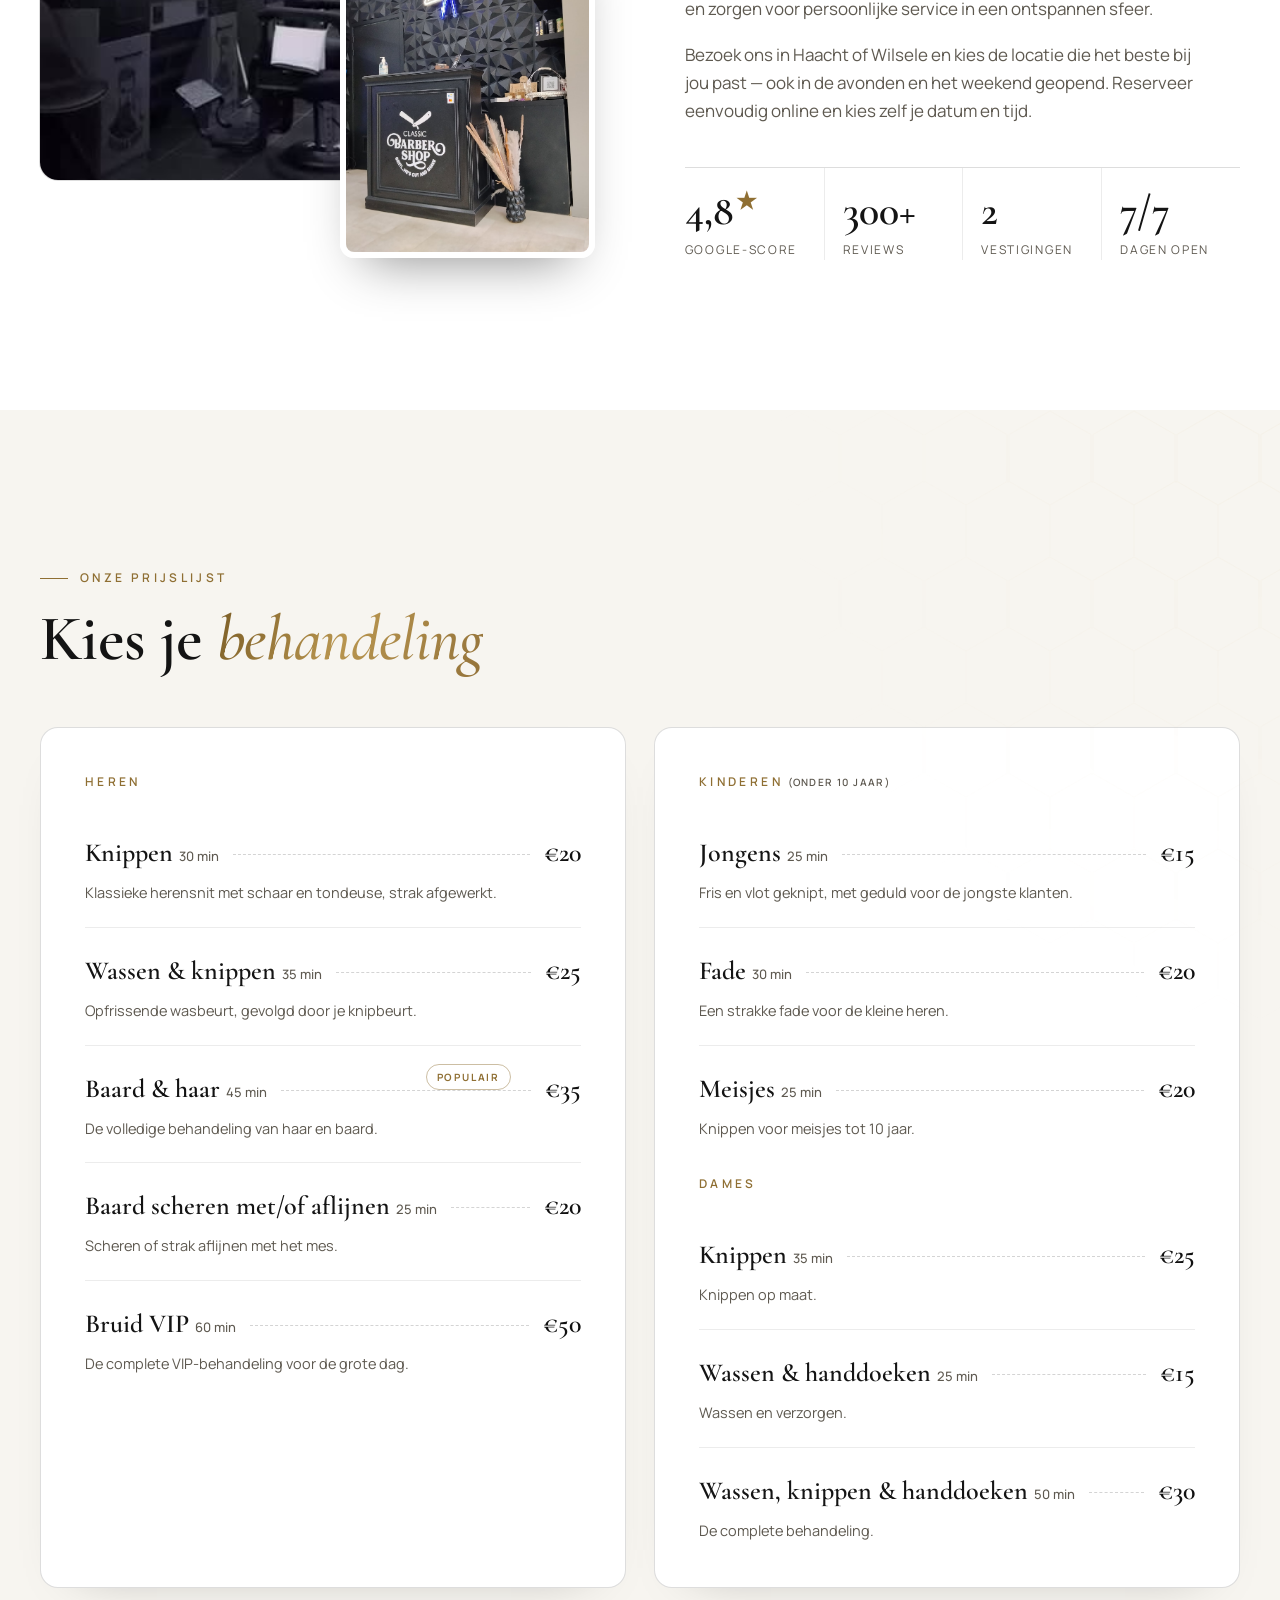
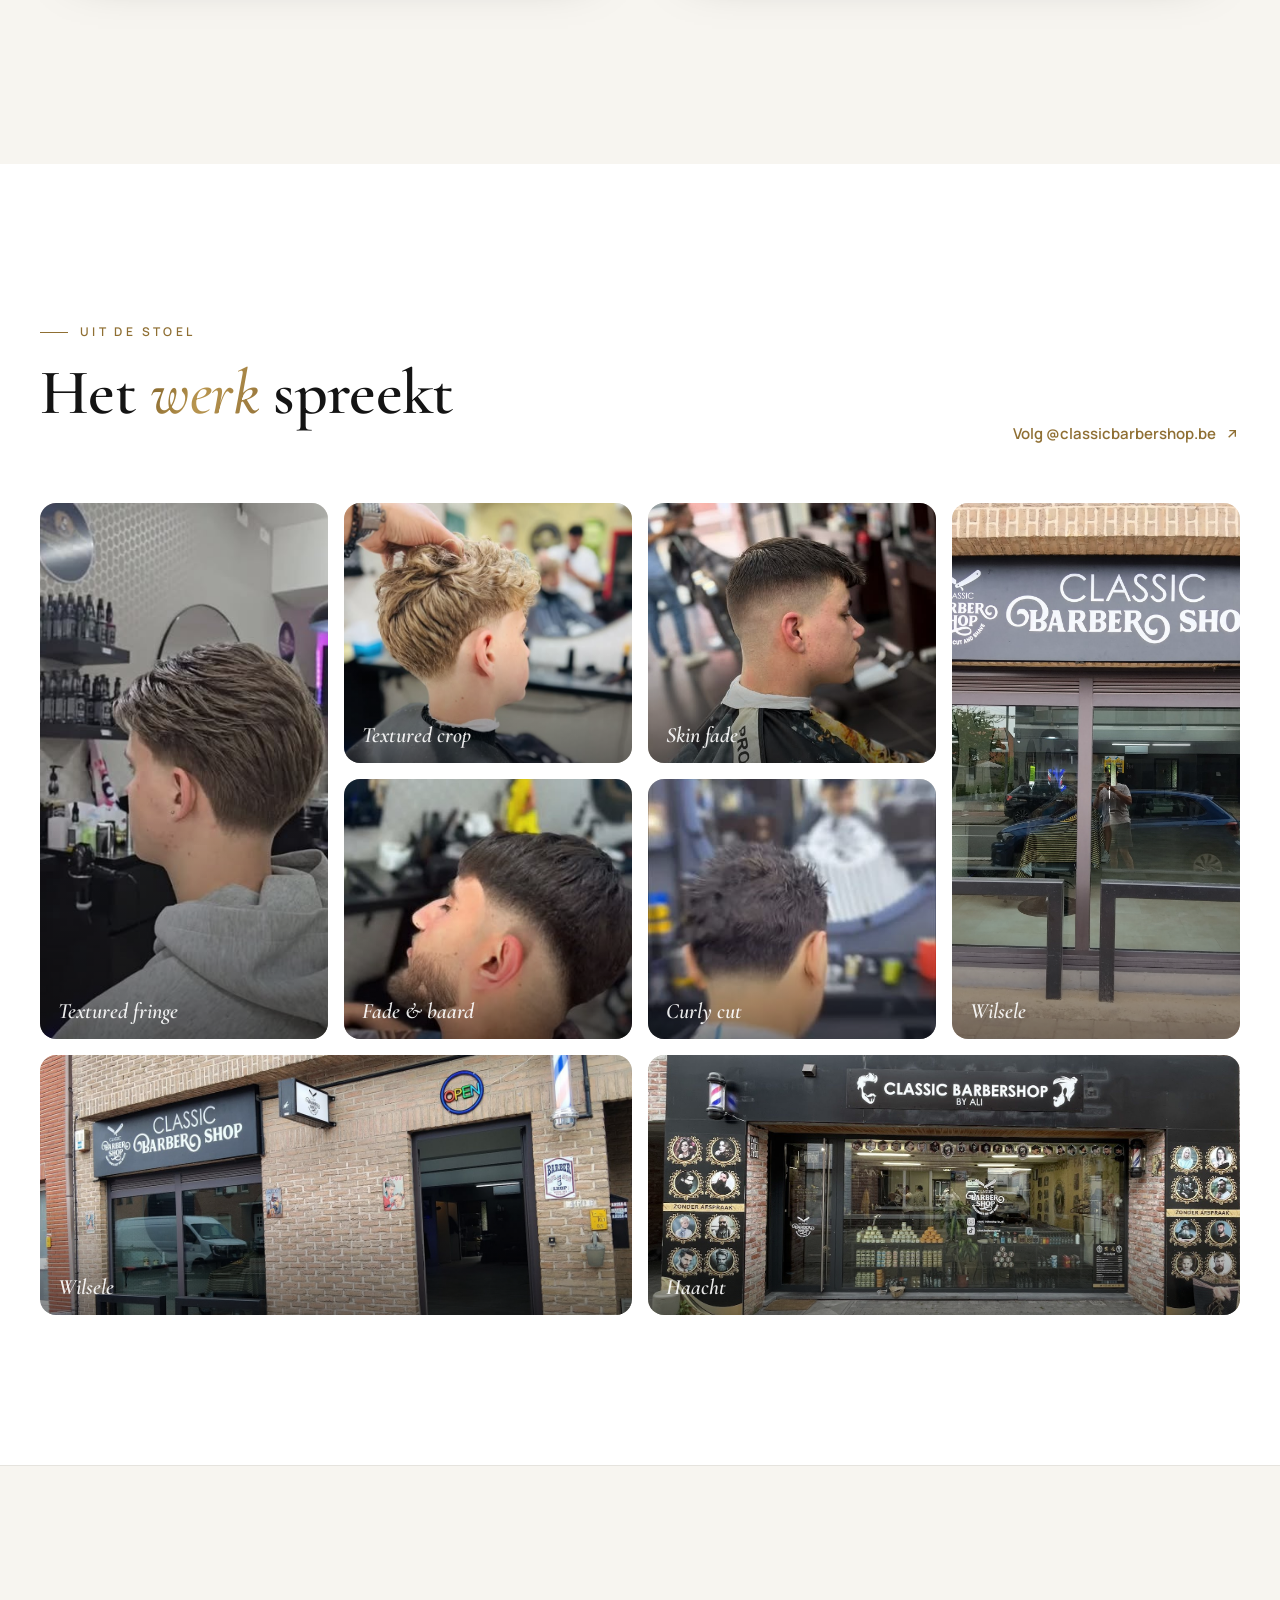
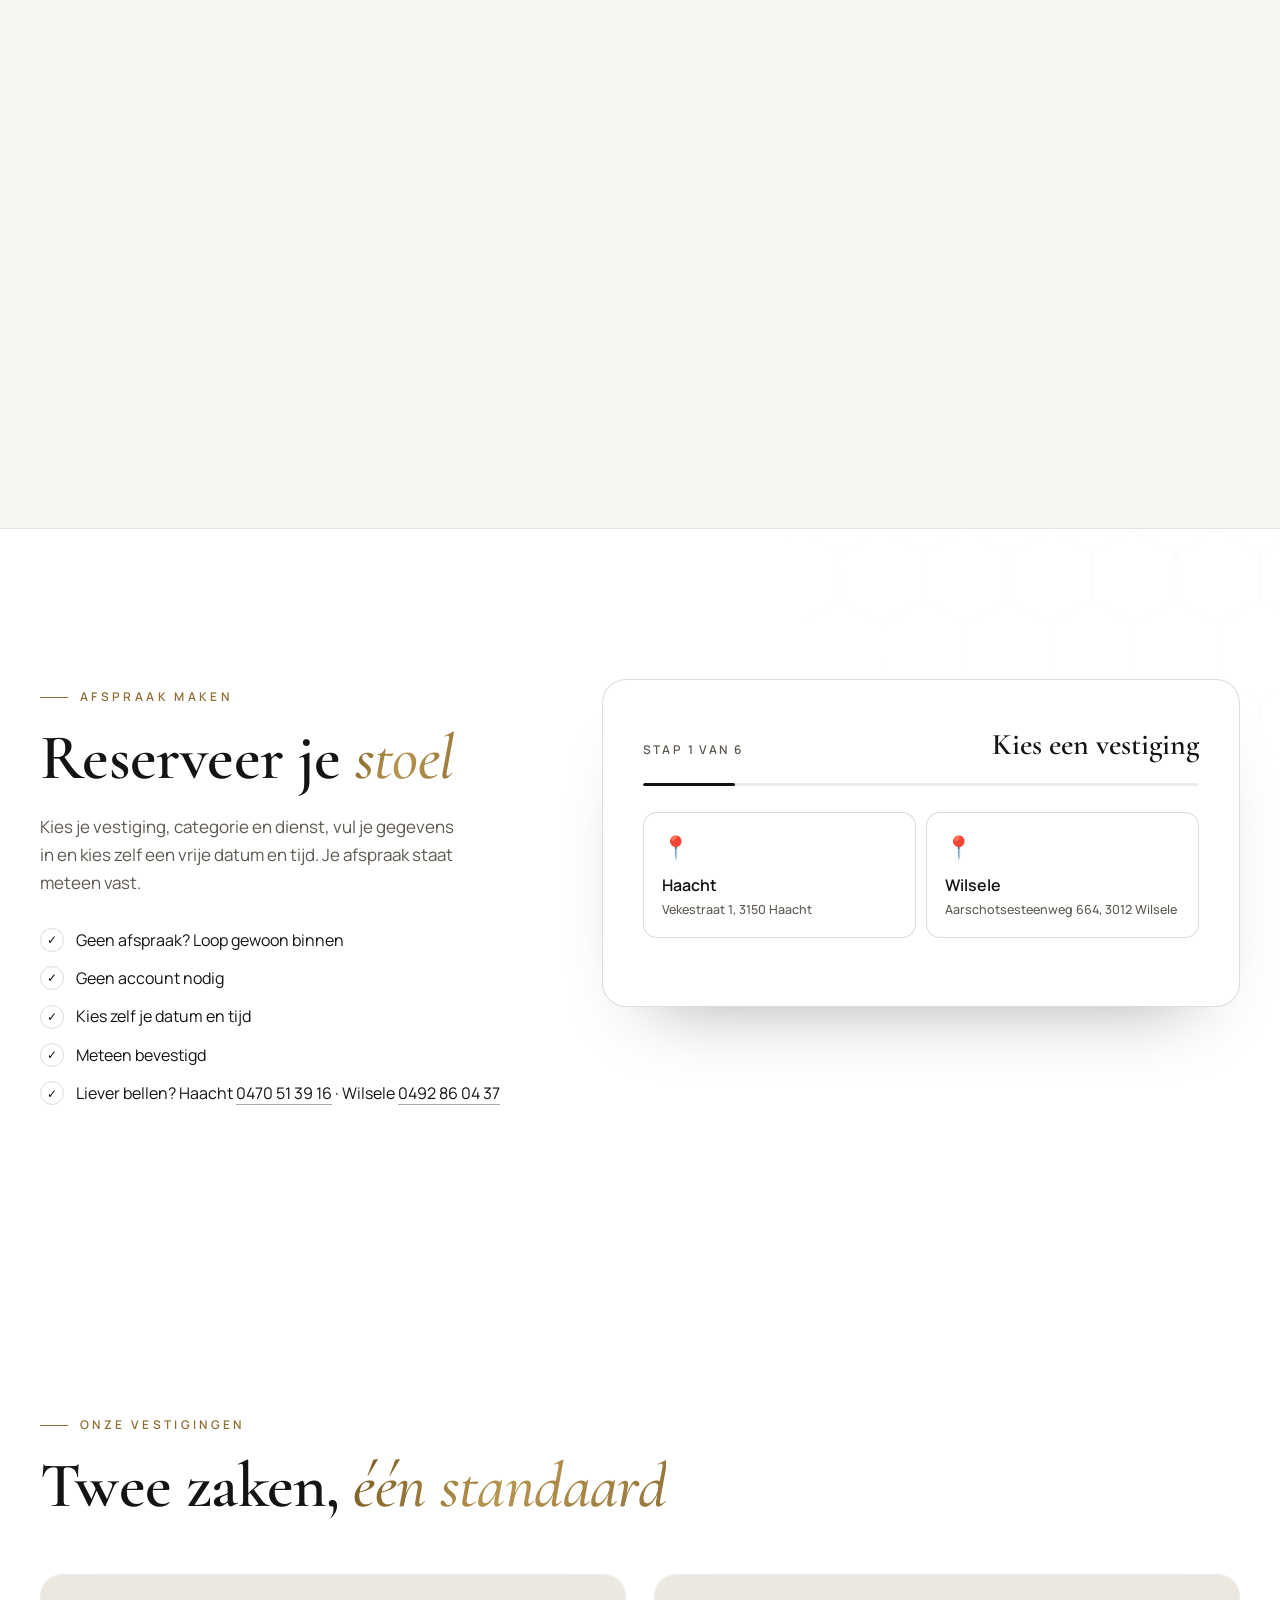
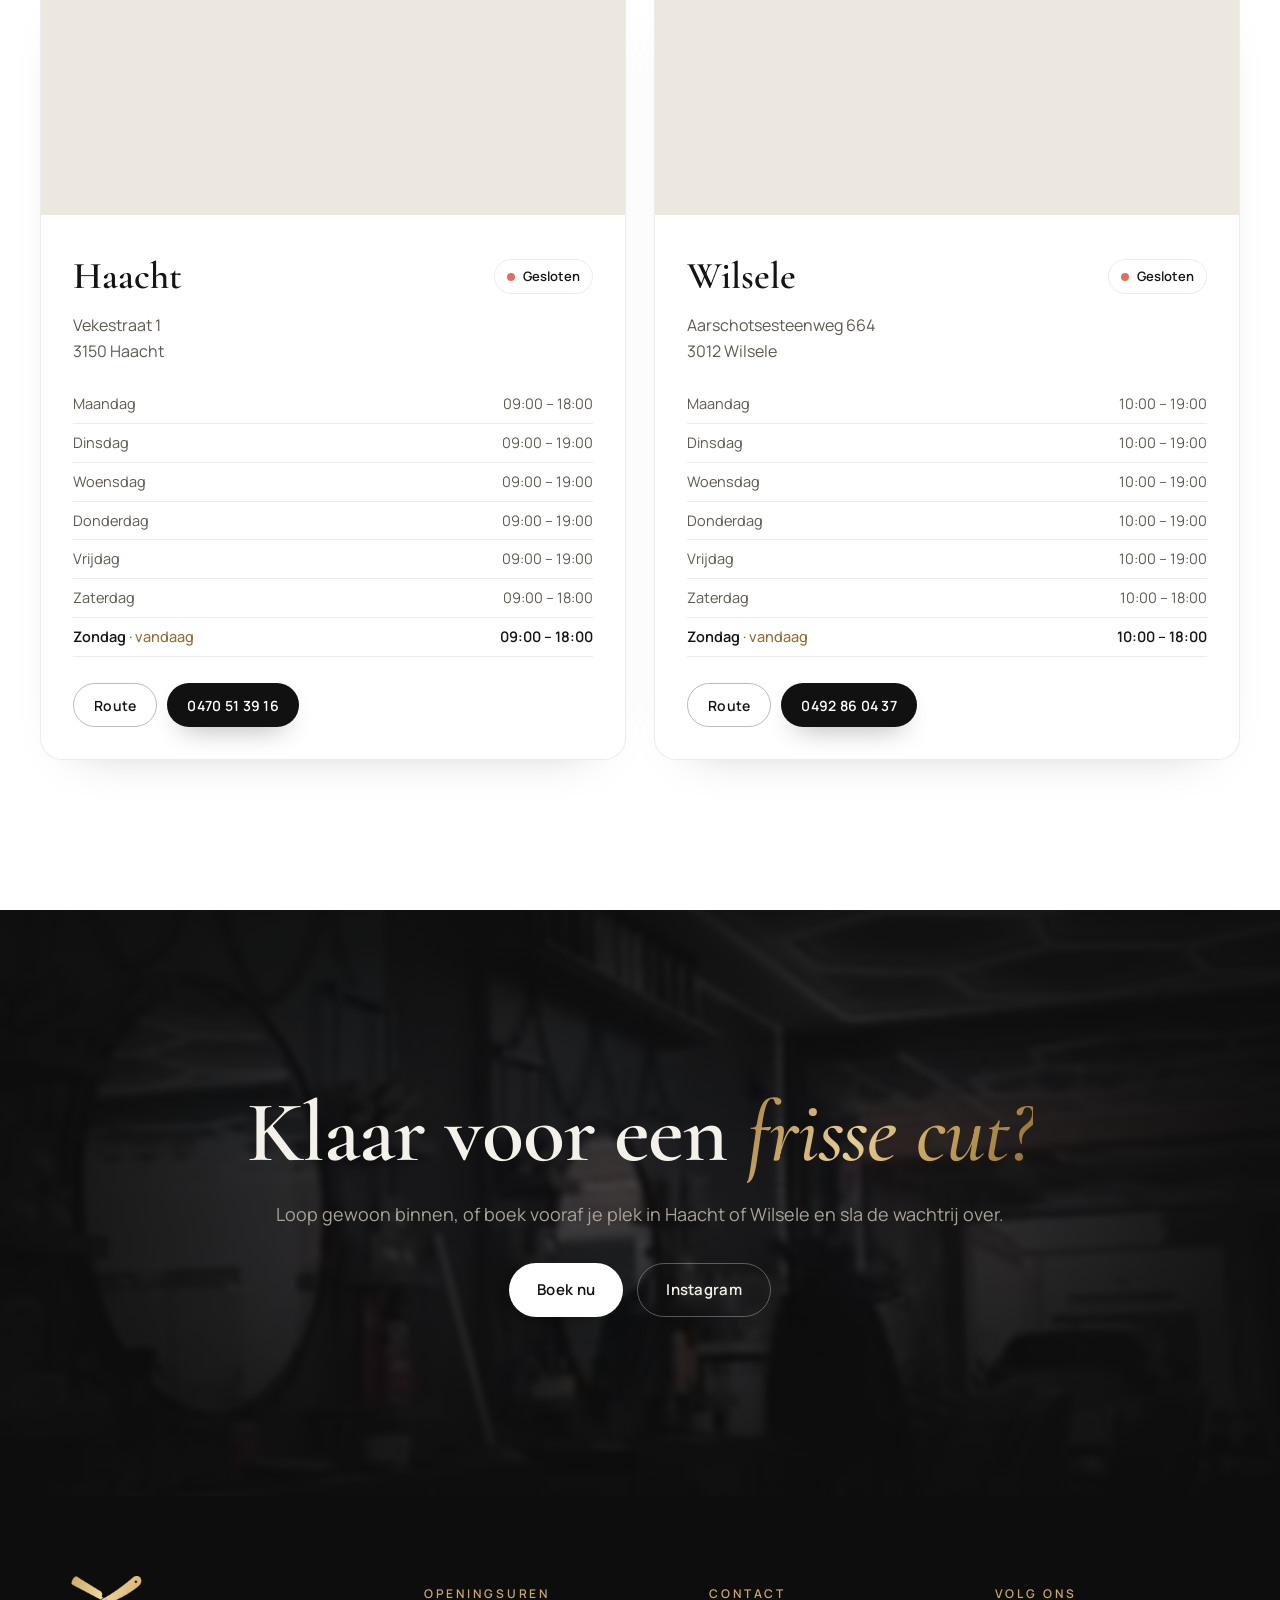
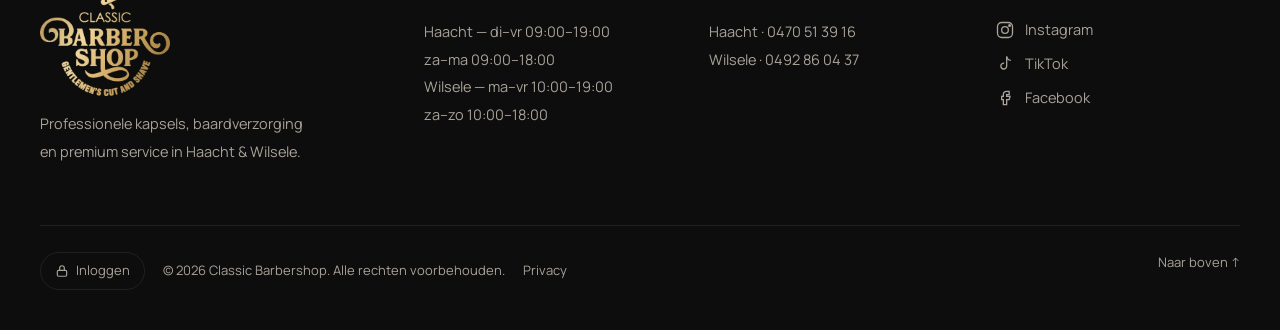
==== commit 3696f2da: "Eigen bevestigingsvenster i.p.v. browser-pop-ups (die sommige browsers blokkeren) Co-Authored-By: Cl" ====
--- a/index.html
+++ b/index.html
@@ -18,9 +18,9 @@
   <link rel="preconnect" href="https://fonts.googleapis.com">
   <link rel="preconnect" href="https://fonts.gstatic.com" crossorigin>
   <link href="https://fonts.googleapis.com/css2?family=Cormorant+Garamond:ital,wght@0,500;0,600;0,700;1,500;1,600&family=Manrope:wght@400;500;600;700&family=Pinyon+Script&display=swap" rel="stylesheet">
-  <link rel="stylesheet" href="styles.css?v=202610071424">
-  <link rel="stylesheet" href="admin.css?v=202610071424">
-  <link rel="stylesheet" href="theme.css?v=202610071424">
+  <link rel="stylesheet" href="styles.css?v=202610071502">
+  <link rel="stylesheet" href="admin.css?v=202610071502">
+  <link rel="stylesheet" href="theme.css?v=202610071502">
 
   <script type="application/ld+json">
 [
@@ -507,7 +507,7 @@
     <button class="lightbox__nav lightbox__next" id="lbNext" aria-label="Volgende">›</button>
   </div>
 
-  <script src="config.js?v=202610071424"></script>
-  <script type="module" src="js/site.js?v=202610071424"></script>
+  <script src="config.js?v=202610071502"></script>
+  <script type="module" src="js/site.js?v=202610071502"></script>
 </body>
 </html>
--- a/admin.css
+++ b/admin.css
@@ -341,3 +341,14 @@
 .walkin { display: inline-flex; align-items: center; gap: 10px; margin: 22px 0 0; padding: 9px 16px 9px 12px; border-radius: 999px; border: 1px solid var(--line); background: rgba(212,175,106,.07); color: var(--gold-2); font-size: 14.5px; font-weight: 600; }
 .walkin::before { content: "✓"; display: grid; place-items: center; width: 22px; height: 22px; border-radius: 50%; background: var(--gold-grad); color: #1a1408; font-size: 12px; font-weight: 800; }
 .walkin + .rating { margin-top: 22px; }
+
+/* ---------- eigen bevestigingsvenster ---------- */
+.ask { position: fixed; inset: 0; z-index: 600; display: grid; place-items: center; padding: 16px; background: rgba(8,8,8,.55); backdrop-filter: blur(4px); animation: askIn .2s ease; }
+.ask__box { width: min(420px, 100%); padding: 24px; border-radius: 18px; background: #161616; color: #f4f1ea; border: 1px solid rgba(255,255,255,.12); box-shadow: 0 40px 80px -30px #000; font-family: var(--sans); }
+.ask__msg { margin: 0 0 20px; font-size: 16px; line-height: 1.5; }
+.ask__btns { display: flex; justify-content: flex-end; gap: 10px; flex-wrap: wrap; }
+.ask__btn { height: 44px; padding: 0 18px; border-radius: 999px; border: 1px solid rgba(255,255,255,.25); color: #f4f1ea; font-weight: 600; font-size: 14.5px; }
+.ask__btn:hover { border-color: #fff; }
+.ask__btn--ok { background: #fff; color: #111; border-color: #fff; }
+.ask__btn--danger { background: #c4462f; color: #fff; border-color: #c4462f; }
+@keyframes askIn { from { opacity: 0; } }
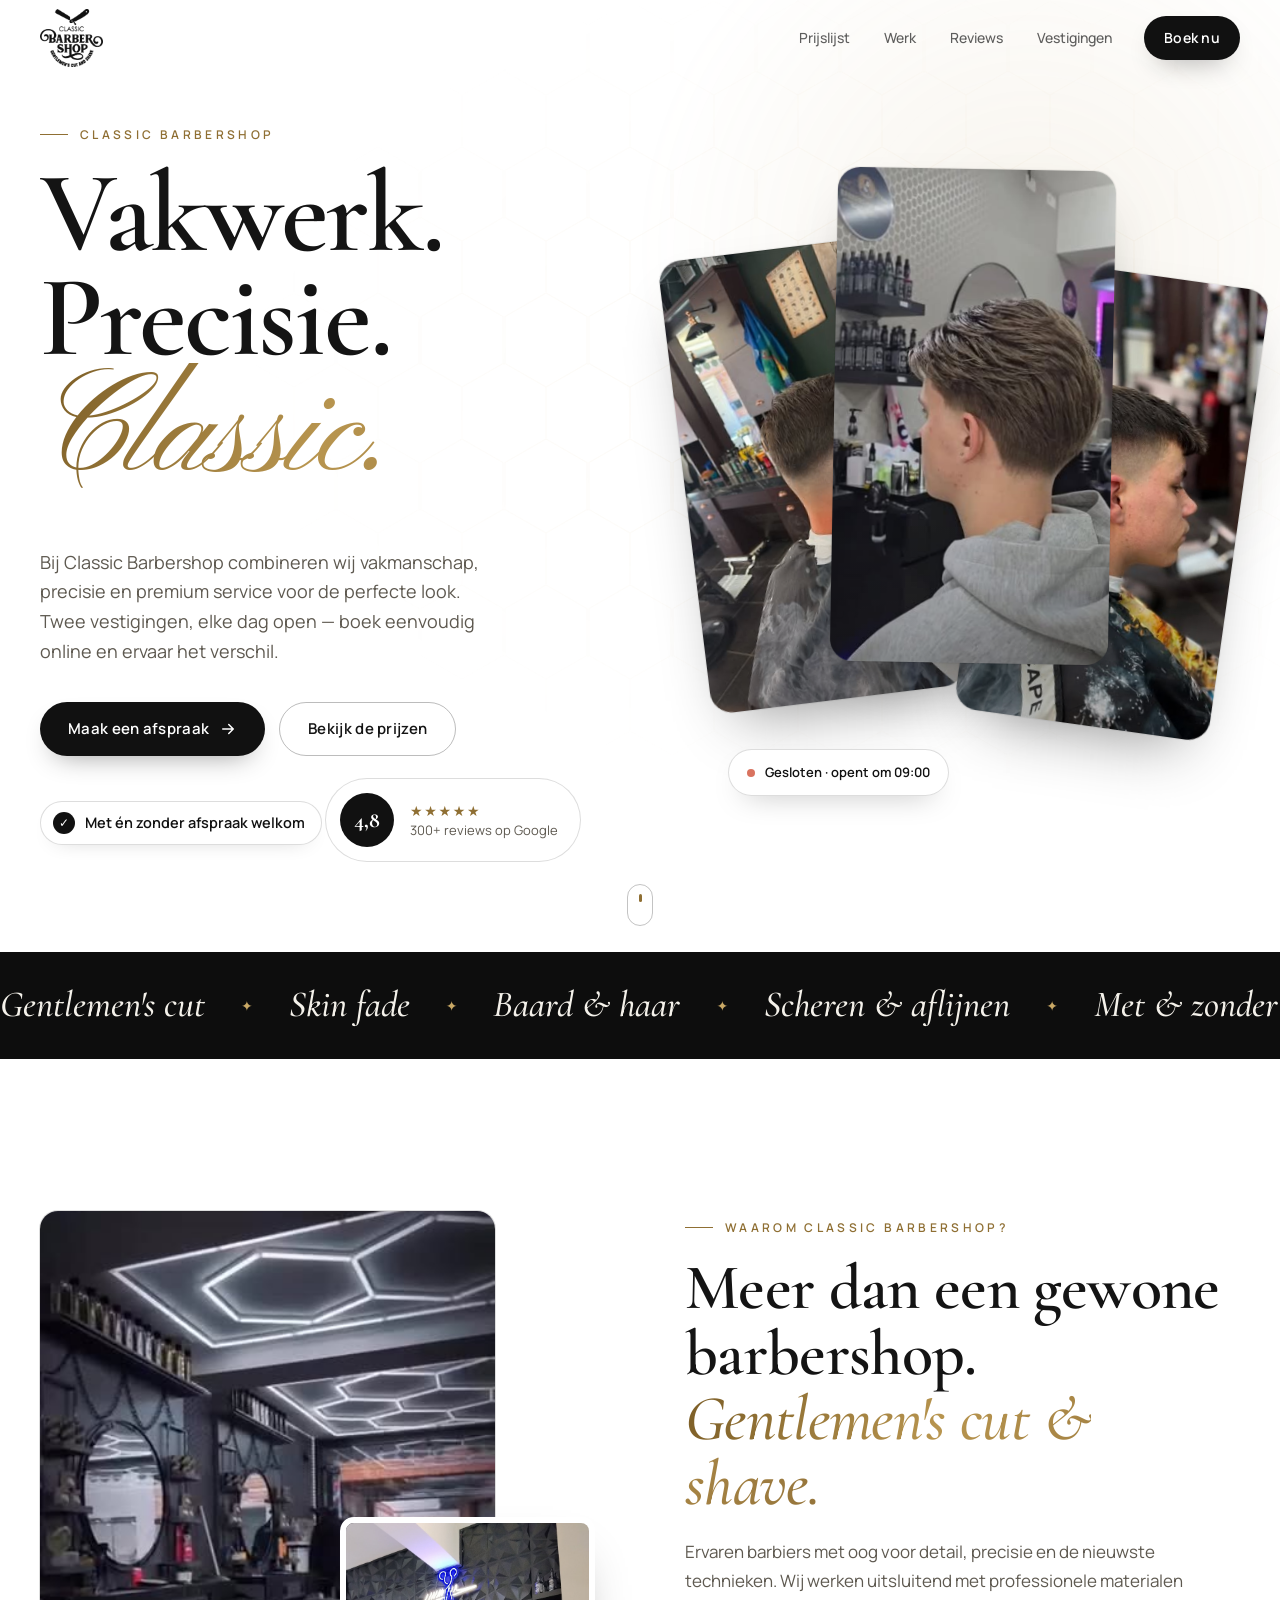
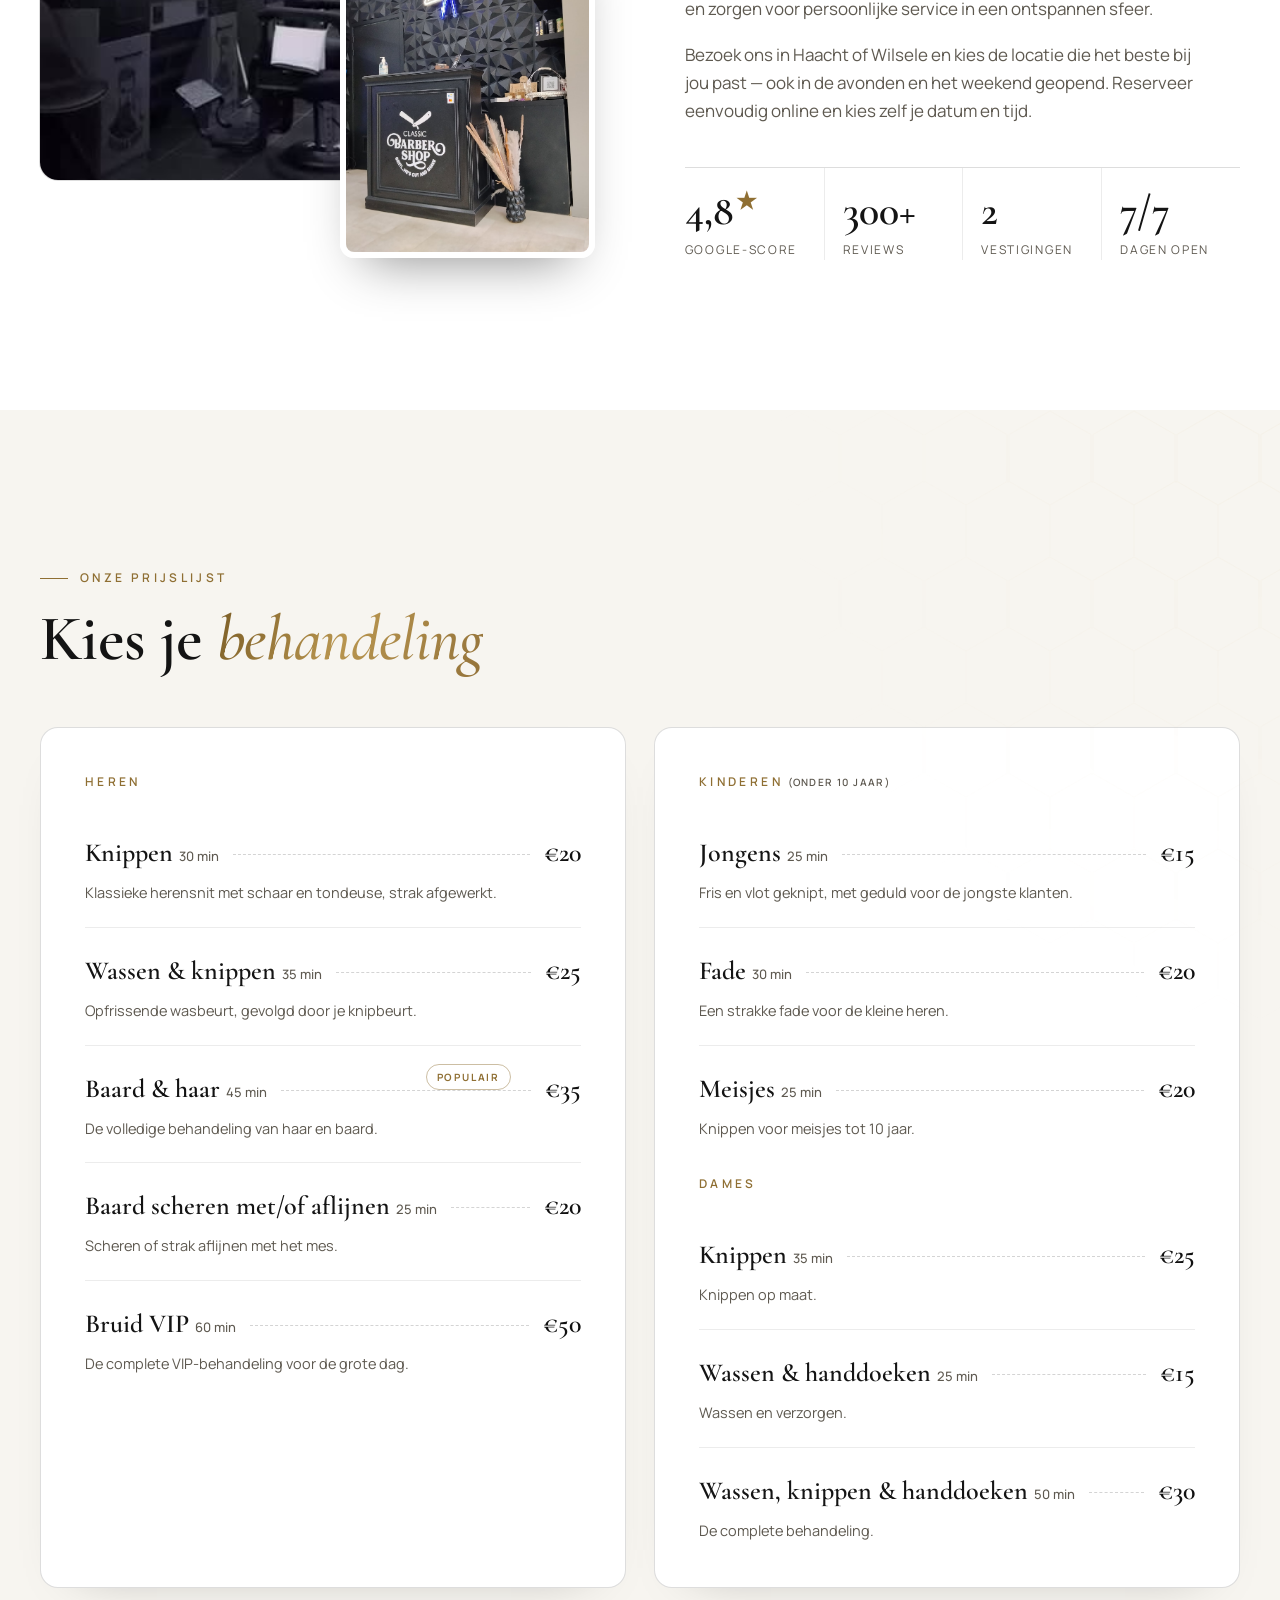
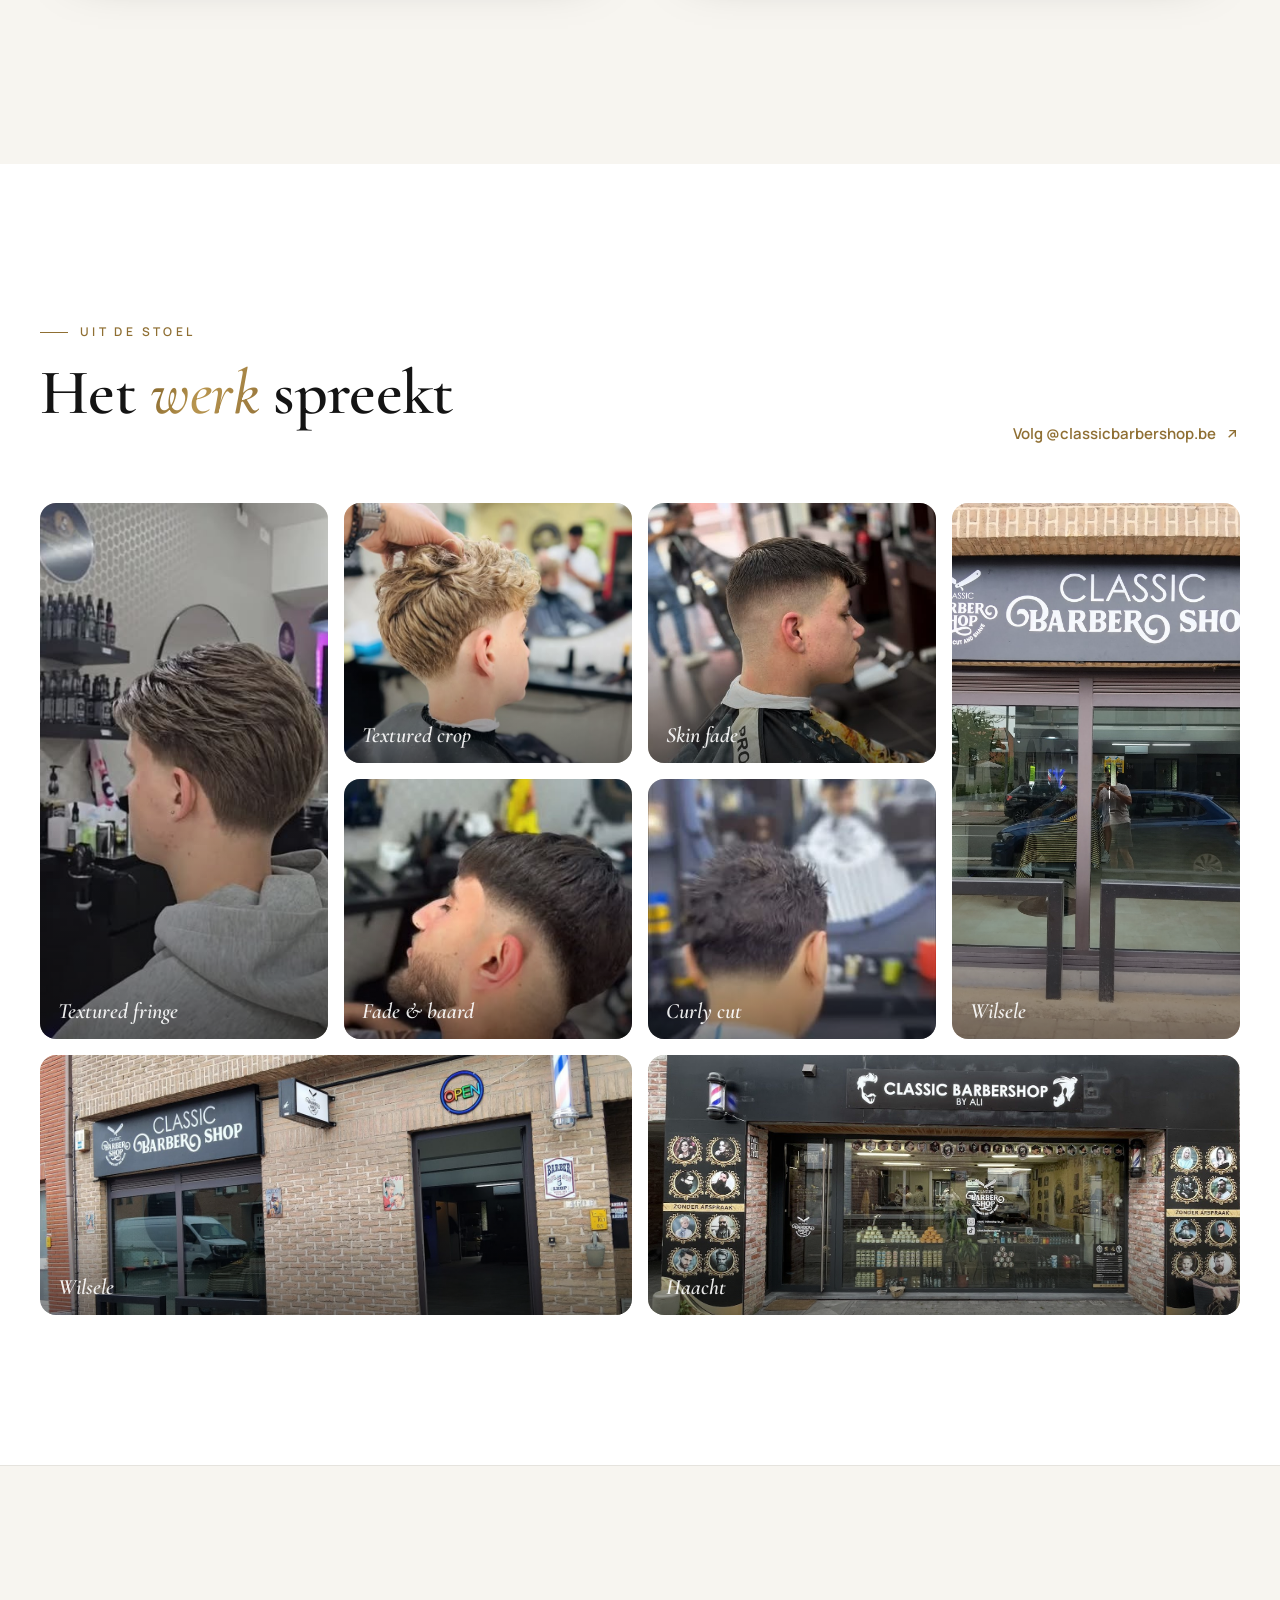
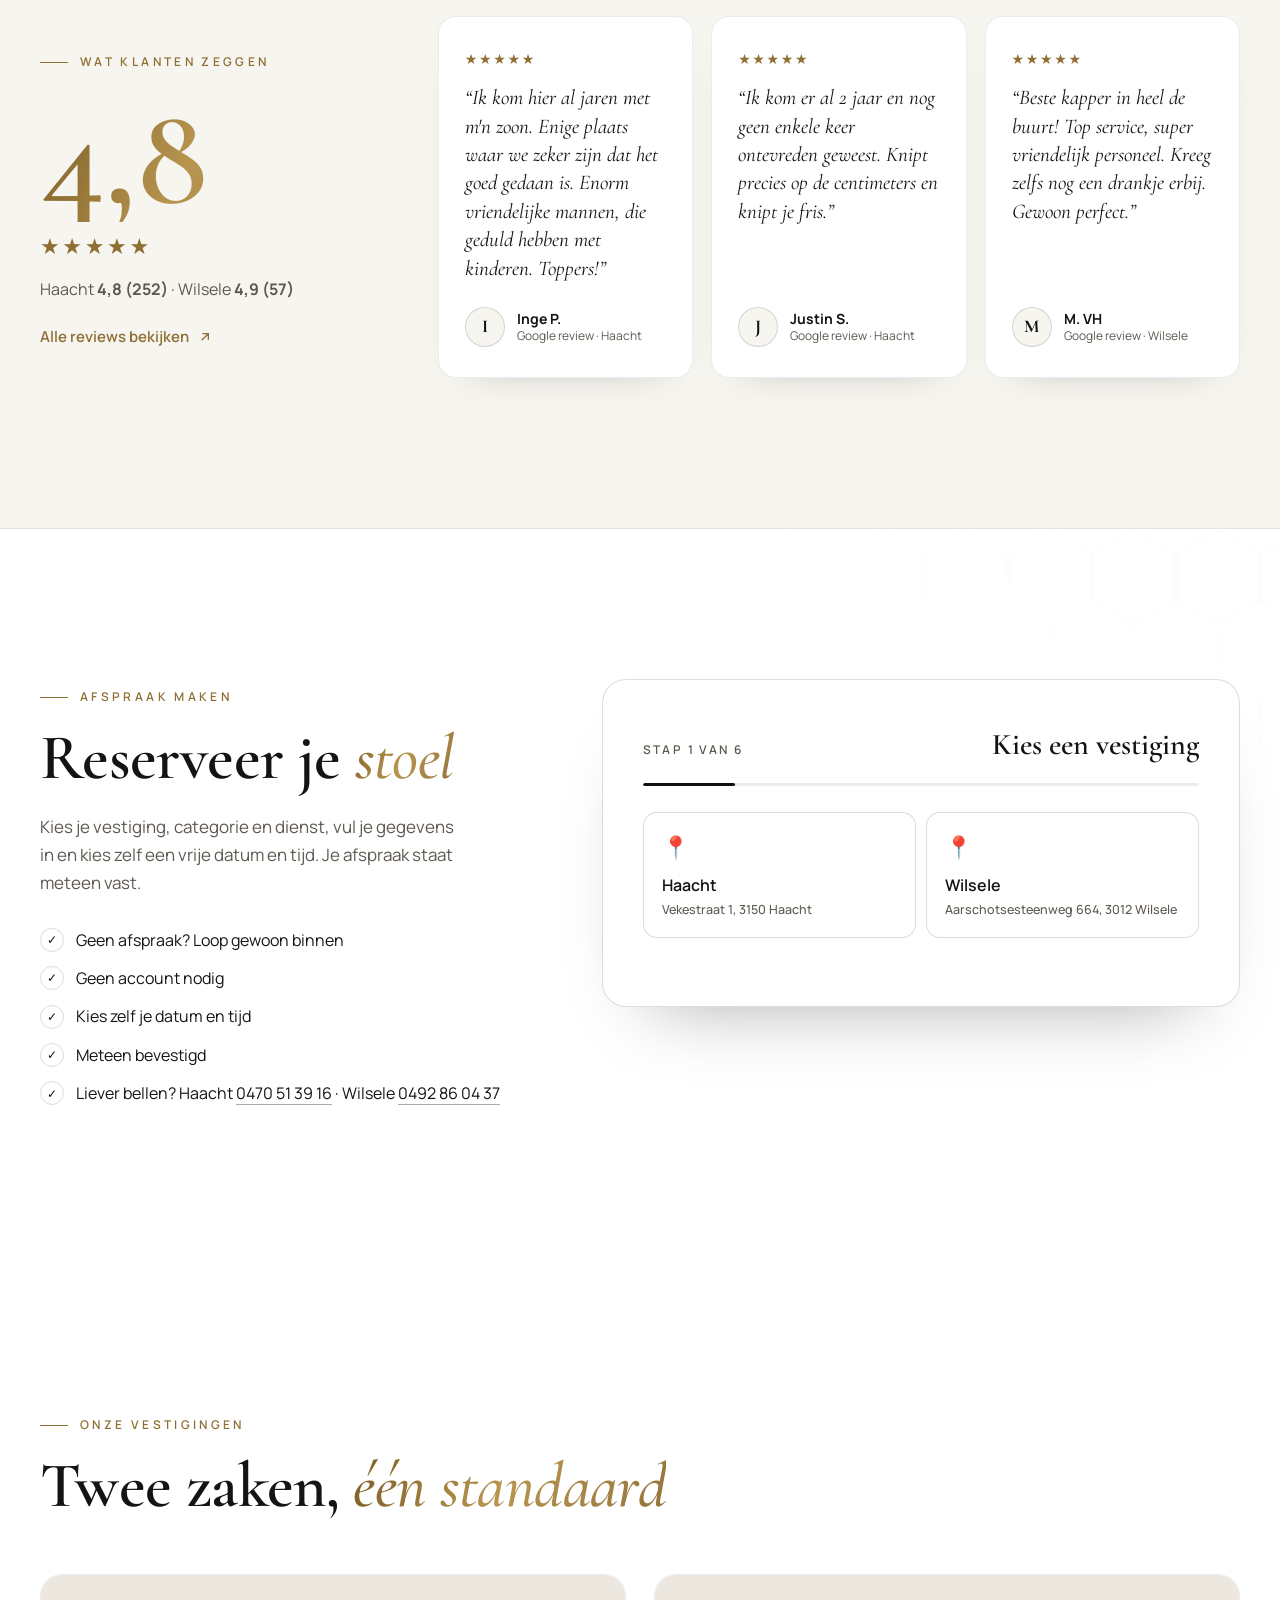
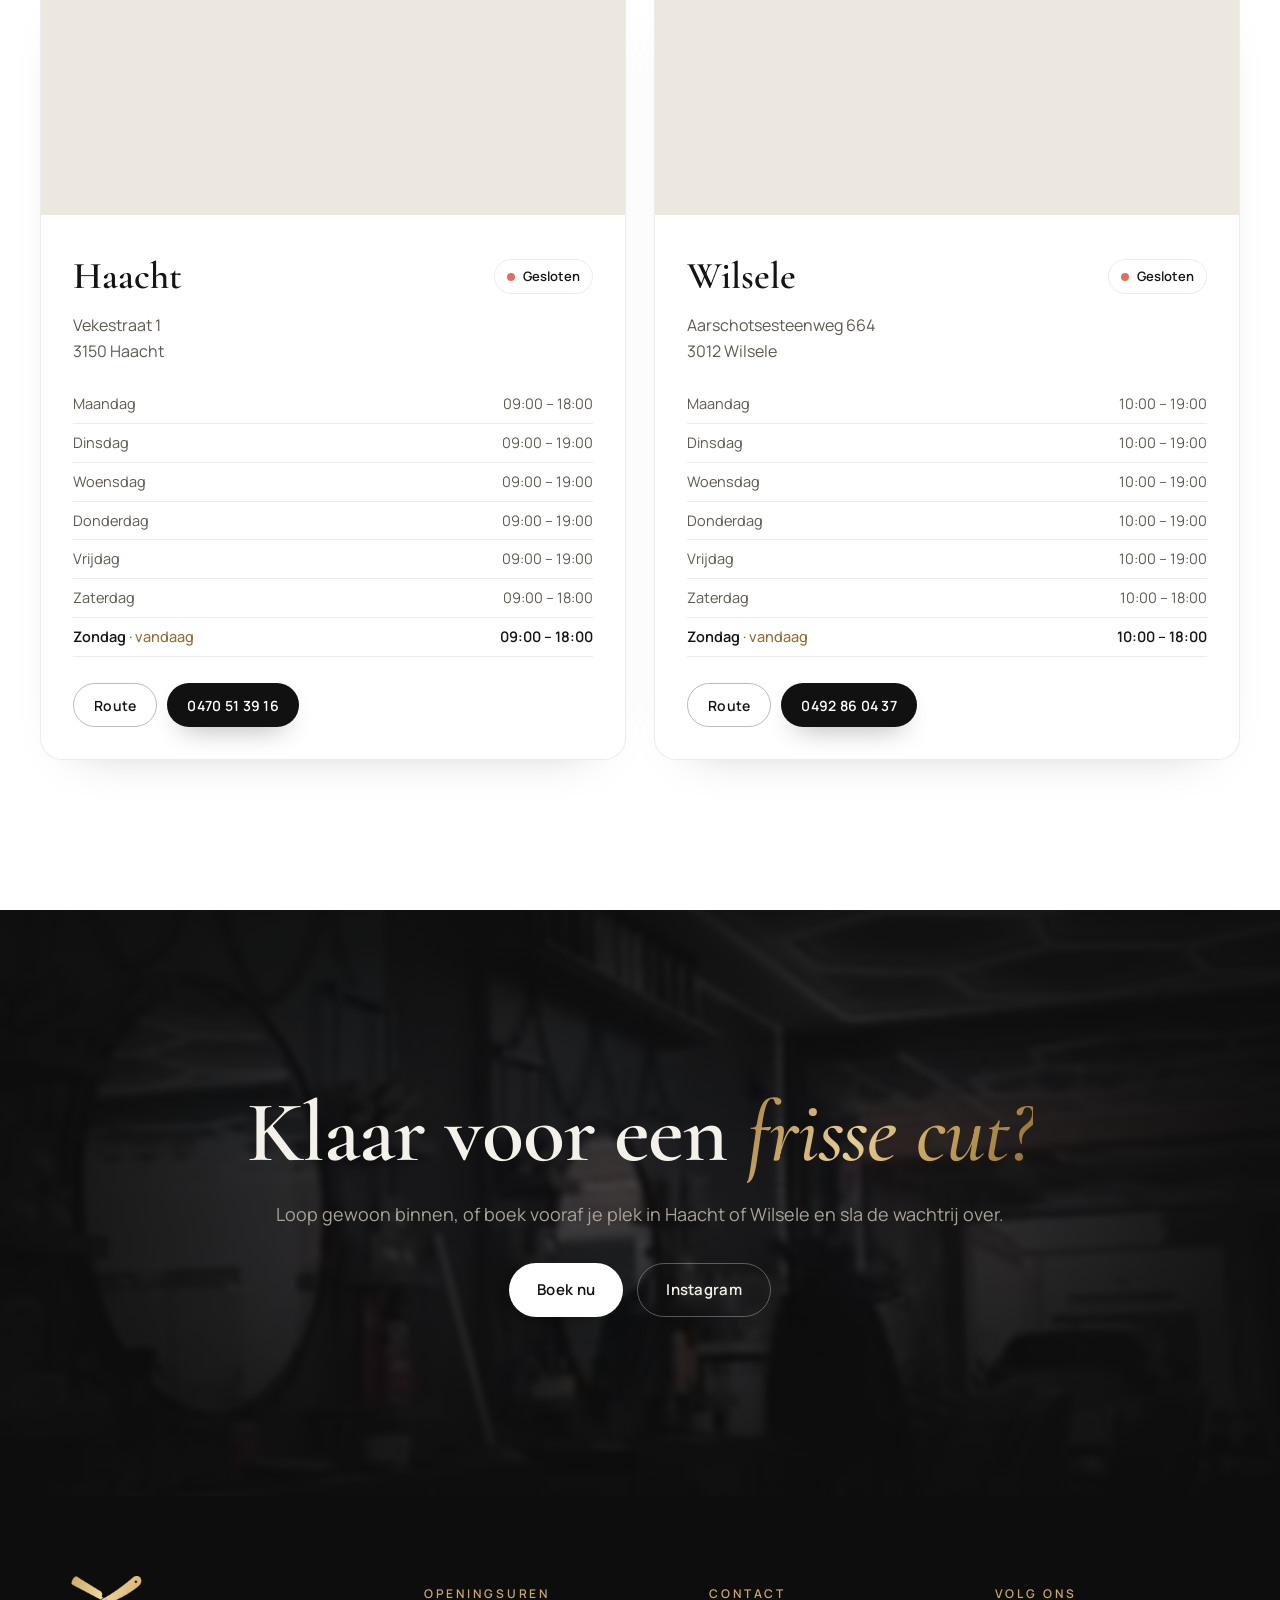
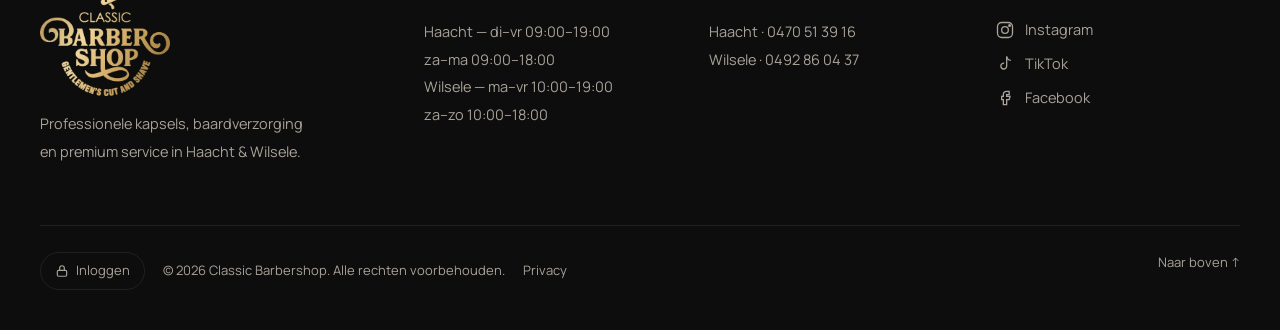
==== commit 79064a3f: "Agenda in witte stijl, 'Blijf ingelogd' bij inloggen, wit app-icoon Co-Authored-By: Claude Opus 5.5 " ====
--- a/index.html
+++ b/index.html
@@ -18,9 +18,9 @@
   <link rel="preconnect" href="https://fonts.googleapis.com">
   <link rel="preconnect" href="https://fonts.gstatic.com" crossorigin>
   <link href="https://fonts.googleapis.com/css2?family=Cormorant+Garamond:ital,wght@0,500;0,600;0,700;1,500;1,600&family=Manrope:wght@400;500;600;700&family=Pinyon+Script&display=swap" rel="stylesheet">
-  <link rel="stylesheet" href="styles.css?v=202610071502">
-  <link rel="stylesheet" href="admin.css?v=202610071502">
-  <link rel="stylesheet" href="theme.css?v=202610071502">
+  <link rel="stylesheet" href="styles.css?v=202610071512">
+  <link rel="stylesheet" href="admin.css?v=202610071512">
+  <link rel="stylesheet" href="theme.css?v=202610071512">
 
   <script type="application/ld+json">
 [
@@ -507,7 +507,7 @@
     <button class="lightbox__nav lightbox__next" id="lbNext" aria-label="Volgende">›</button>
   </div>
 
-  <script src="config.js?v=202610071502"></script>
-  <script type="module" src="js/site.js?v=202610071502"></script>
+  <script src="config.js?v=202610071512"></script>
+  <script type="module" src="js/site.js?v=202610071512"></script>
 </body>
 </html>
--- a/theme.css
+++ b/theme.css
@@ -128,3 +128,79 @@
 .legal p { color: #3a3732; }
 .legal h2 { color: var(--ink); }
 .legal a:not(.btn):not(.brand) { color: var(--ink); border-bottom-color: rgba(17,17,17,.35); }
+.bnote--warn { color: #b23a2a; }
+.auth__remember { margin-top: -4px; color: var(--muted); }
+.auth__remember input { accent-color: var(--ink); }
+
+/* =========================================================
+   Agenda (beheer.html): wit, met zwart en een vleugje goud
+   ========================================================= */
+body.bh { background: var(--bg-2); }
+body.bh .bh-top { background: rgba(255,255,255,.94); box-shadow: 0 8px 30px -24px rgba(0,0,0,.4); }
+body.bh .bh-date input { color-scheme: light; }
+body.bh .bh-icon:hover { border-color: var(--ink); color: var(--ink); }
+body.bh .bh-icon.is-on { color: var(--gold); border-color: rgba(143,111,51,.45); }
+body.bh .bh-live.is-off span { background: #c4462f; }
+body.bh .bh-chip { color: var(--ink); border-color: var(--line); background: #fff; }
+body.bh .bh-chip:hover { background: var(--bg-2); }
+body.bh .bh-badge:not(:empty) { background: var(--ink); color: #fff; }
+body.bh .bh-tabs button[aria-selected="true"]::after { background: var(--ink); }
+
+body.bh .bh-wd { background: #fff; border-color: var(--line); }
+body.bh .bh-wd.is-today { border-color: var(--ink); }
+body.bh .bh-wd.is-on { background: var(--ink); color: #fff; border-color: var(--ink); }
+body.bh .bh-wd.is-on small, body.bh .bh-wd.is-on em { color: rgba(255,255,255,.75); }
+body.bh .bh-stats div { background: #fff; border-color: var(--line-2); box-shadow: 0 14px 30px -28px rgba(0,0,0,.4); }
+body.bh .bh-closed { background: #fbeeea; color: #a2382a; }
+
+body.bh .bh-timeline { background: #fff; border: 1px solid var(--line-2); border-radius: 16px; padding: 0 14px; }
+body.bh .bh-row.is-outside { background: repeating-linear-gradient(135deg, transparent 0 8px, rgba(0,0,0,.025) 8px 16px); }
+body.bh .bh-row.is-now::before { background: #c4462f; box-shadow: none; }
+body.bh .bh-row.is-now .bh-row__time { color: #c4462f; }
+body.bh .bh-free { color: rgba(94,89,80,.6); }
+body.bh .bh-free:hover, body.bh .bh-free:focus-visible { color: var(--ink); border-color: var(--line); }
+
+body.bh .bk { background: #fff; border-color: var(--line); border-left-color: var(--ink); box-shadow: 0 10px 24px -22px rgba(0,0,0,.5); }
+body.bh .bk:hover { border-color: rgba(17,17,17,.3); border-left-color: var(--ink); }
+body.bh .bk__time { color: var(--ink); }
+body.bh .bk__note { color: var(--gold); }
+body.bh .bk.s-done { border-left-color: #2f8a4a; background: linear-gradient(90deg, rgba(47,138,74,.07), #fff 60%); }
+body.bh .bk.s-no { border-left-color: #c4462f; background: linear-gradient(90deg, rgba(196,70,47,.07), #fff 60%); }
+body.bh .bk.s-x { border-left-color: #b9b4ab; background: #fff; }
+body.bh .bk--block { border-left-color: #8a857c; background: repeating-linear-gradient(135deg, rgba(0,0,0,.035) 0 8px, #fff 8px 16px); }
+
+body.bh .chip { border-color: var(--line); color: var(--muted); background: #fff; }
+body.bh .chip.s-ok { border-color: rgba(17,17,17,.35); color: var(--ink); }
+body.bh .chip.s-done { border-color: rgba(47,138,74,.45); color: #2f7a43; }
+body.bh .chip.s-no { border-color: rgba(196,70,47,.45); color: #a2382a; }
+body.bh .chip.s-x { color: #8a857c; }
+body.bh .chip.s-block { color: #6d685f; }
+body.bh .chip.s-web { border-color: rgba(143,111,51,.45); color: var(--gold); }
+body.bh .t-no { color: #a2382a; }
+
+body.bh .bh-search input { background: #fff; border-color: var(--line); }
+body.bh .bh-group small, body.bh .bh-count { color: var(--muted); }
+body.bh .cl { background: #fff; border-color: var(--line-2); }
+body.bh .cl:hover { border-color: rgba(17,17,17,.3); }
+body.bh .cl__av { background: var(--bg-2); color: var(--ink); }
+body.bh .cl__stats b { color: var(--ink); }
+
+body.bh .bh-fab__btn { background: var(--ink); color: #fff; box-shadow: 0 16px 34px -14px rgba(0,0,0,.5); }
+body.bh .bh-fab__btn--ghost { background: #fff; color: var(--ink); border: 1px solid var(--line); box-shadow: 0 16px 34px -18px rgba(0,0,0,.35); }
+
+body.bh .bh-modal { background: rgba(20,20,20,.45); }
+body.bh .bh-modal__box { background: #fff; border-color: var(--line-2); box-shadow: 0 40px 90px -40px rgba(0,0,0,.55); }
+body.bh .bh-dl a { color: var(--ink); border-bottom-color: rgba(17,17,17,.35); }
+body.bh .bh-hist__row:hover { background: var(--bg-2); }
+body.bh .bh-form input, body.bh .bh-form select { background: #fff; border-color: var(--line); color-scheme: light; }
+body.bh .bh-form select option, body.bh .bh-form optgroup { background: #fff; color: var(--ink); }
+body.bh .bh-link { color: var(--ink); }
+
+body.bh .ed-btn--gold { background: var(--ink); color: #fff; }
+body.bh .ed-btn--ghost { border-color: var(--ghost); color: var(--ink); }
+body.bh .ed-btn--ghost:hover { border-color: var(--ink); color: var(--ink); }
+body.bh .ed-btn--ok { background: #eaf5ec; border-color: rgba(47,138,74,.45); color: #2f7a43; }
+body.bh .ed-btn--danger { border-color: rgba(196,70,47,.45); color: #a2382a; }
+body.bh .ed-btn--danger:hover { background: #fbeeea; }
+body.bh .ed-check input { accent-color: var(--ink); }
+body.bh .ed-x:hover { border-color: var(--ink); color: var(--ink); }
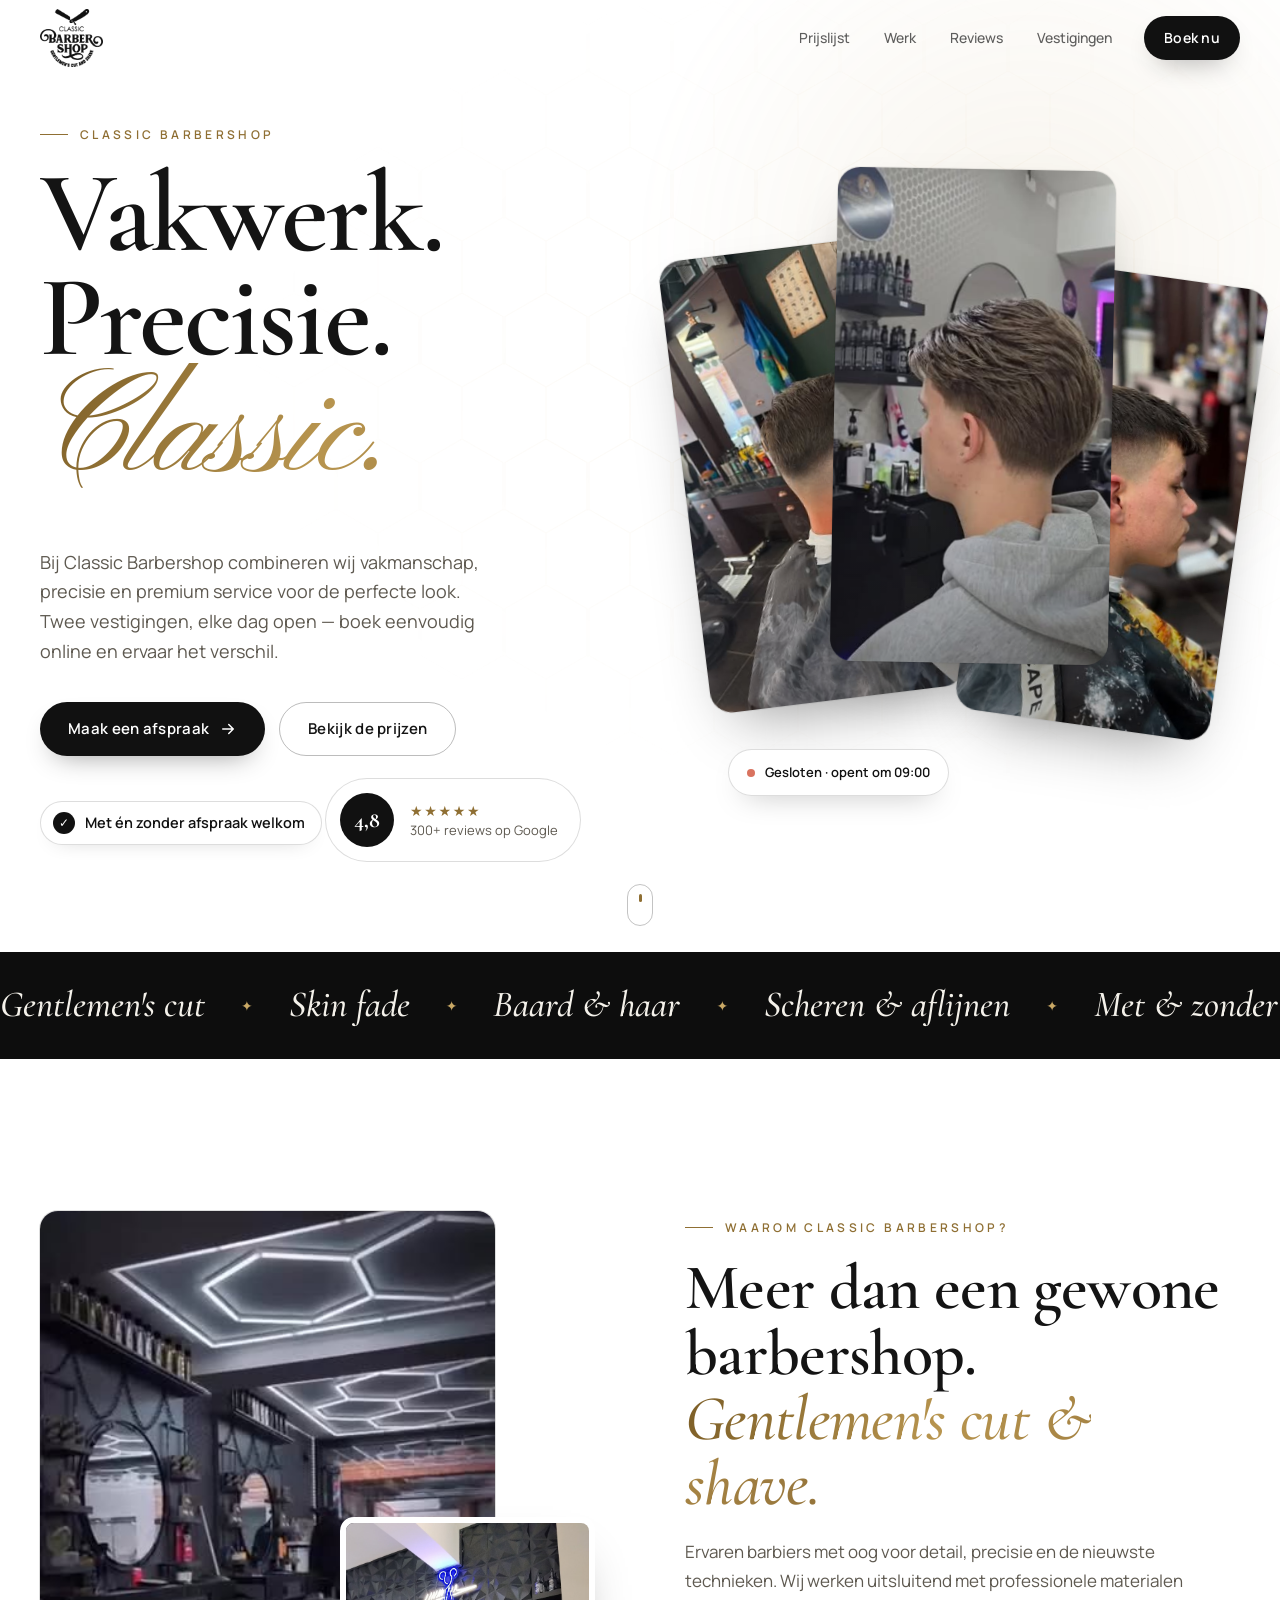
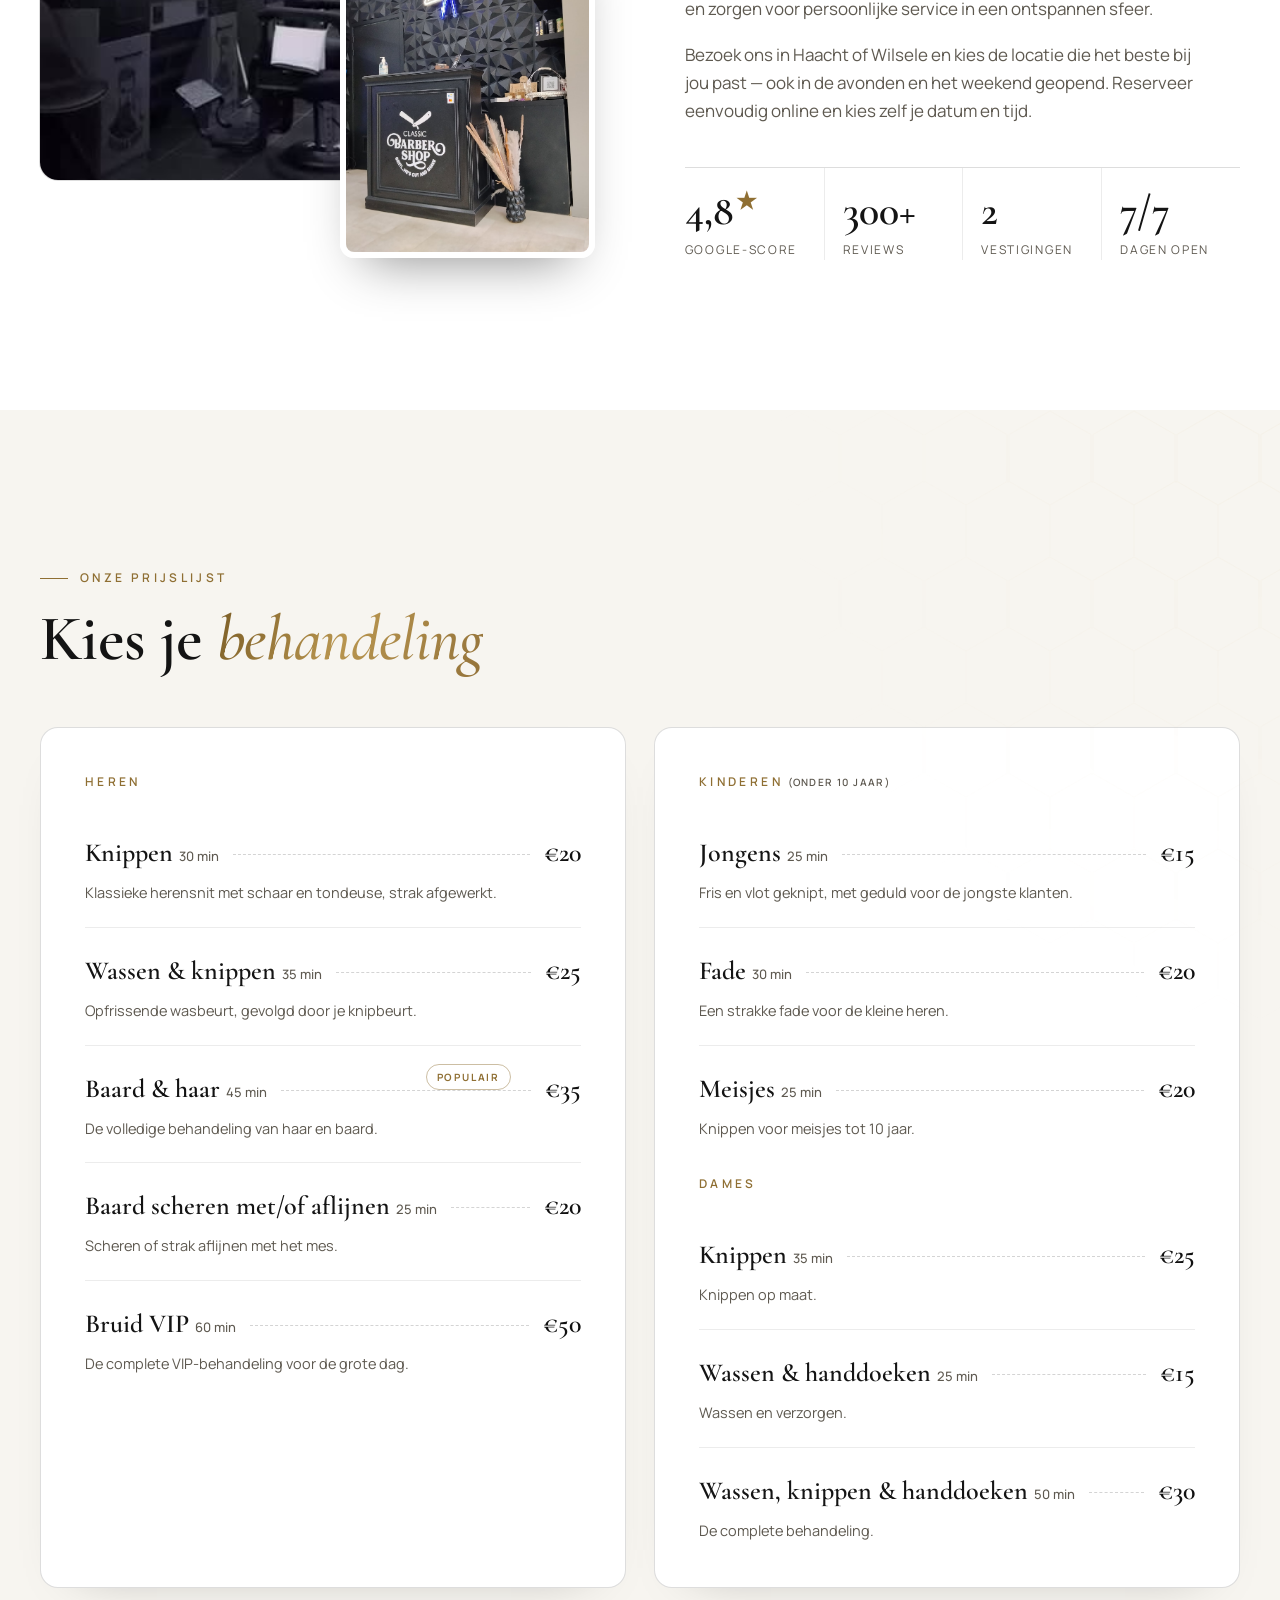
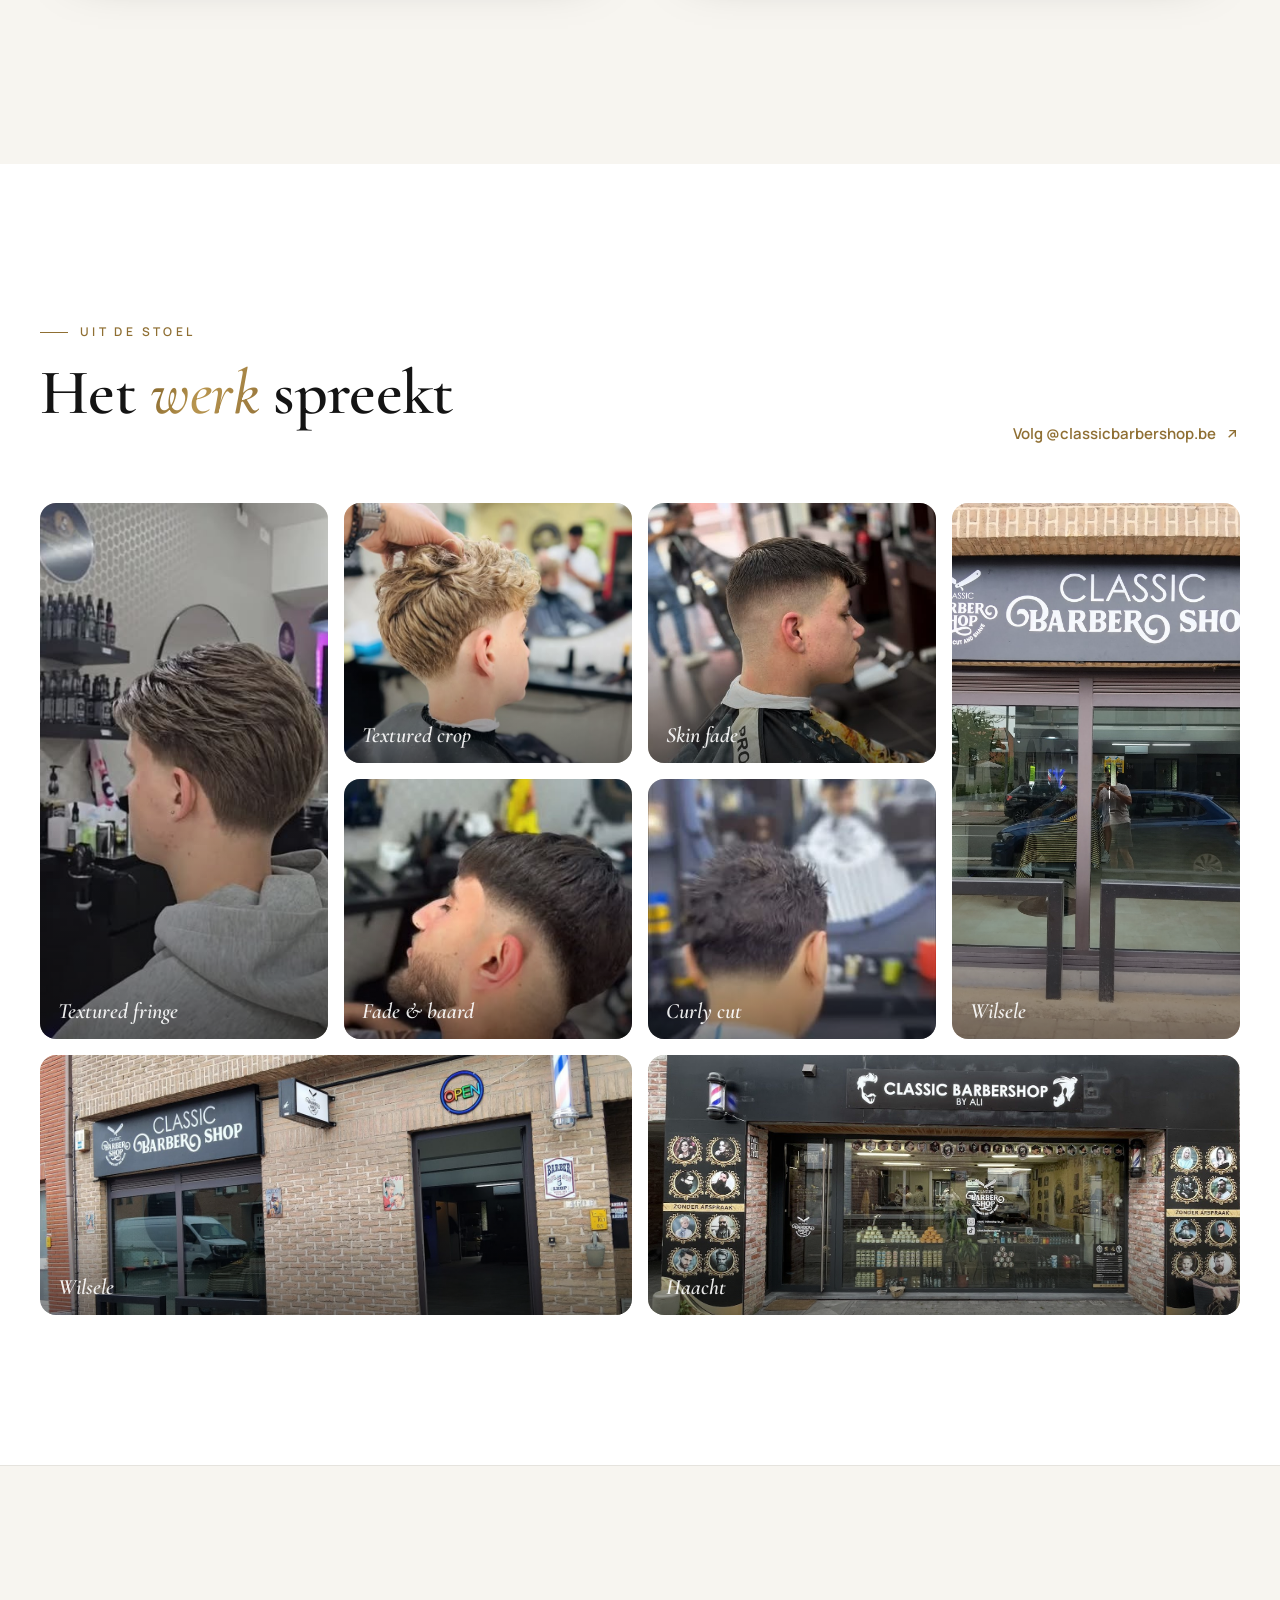
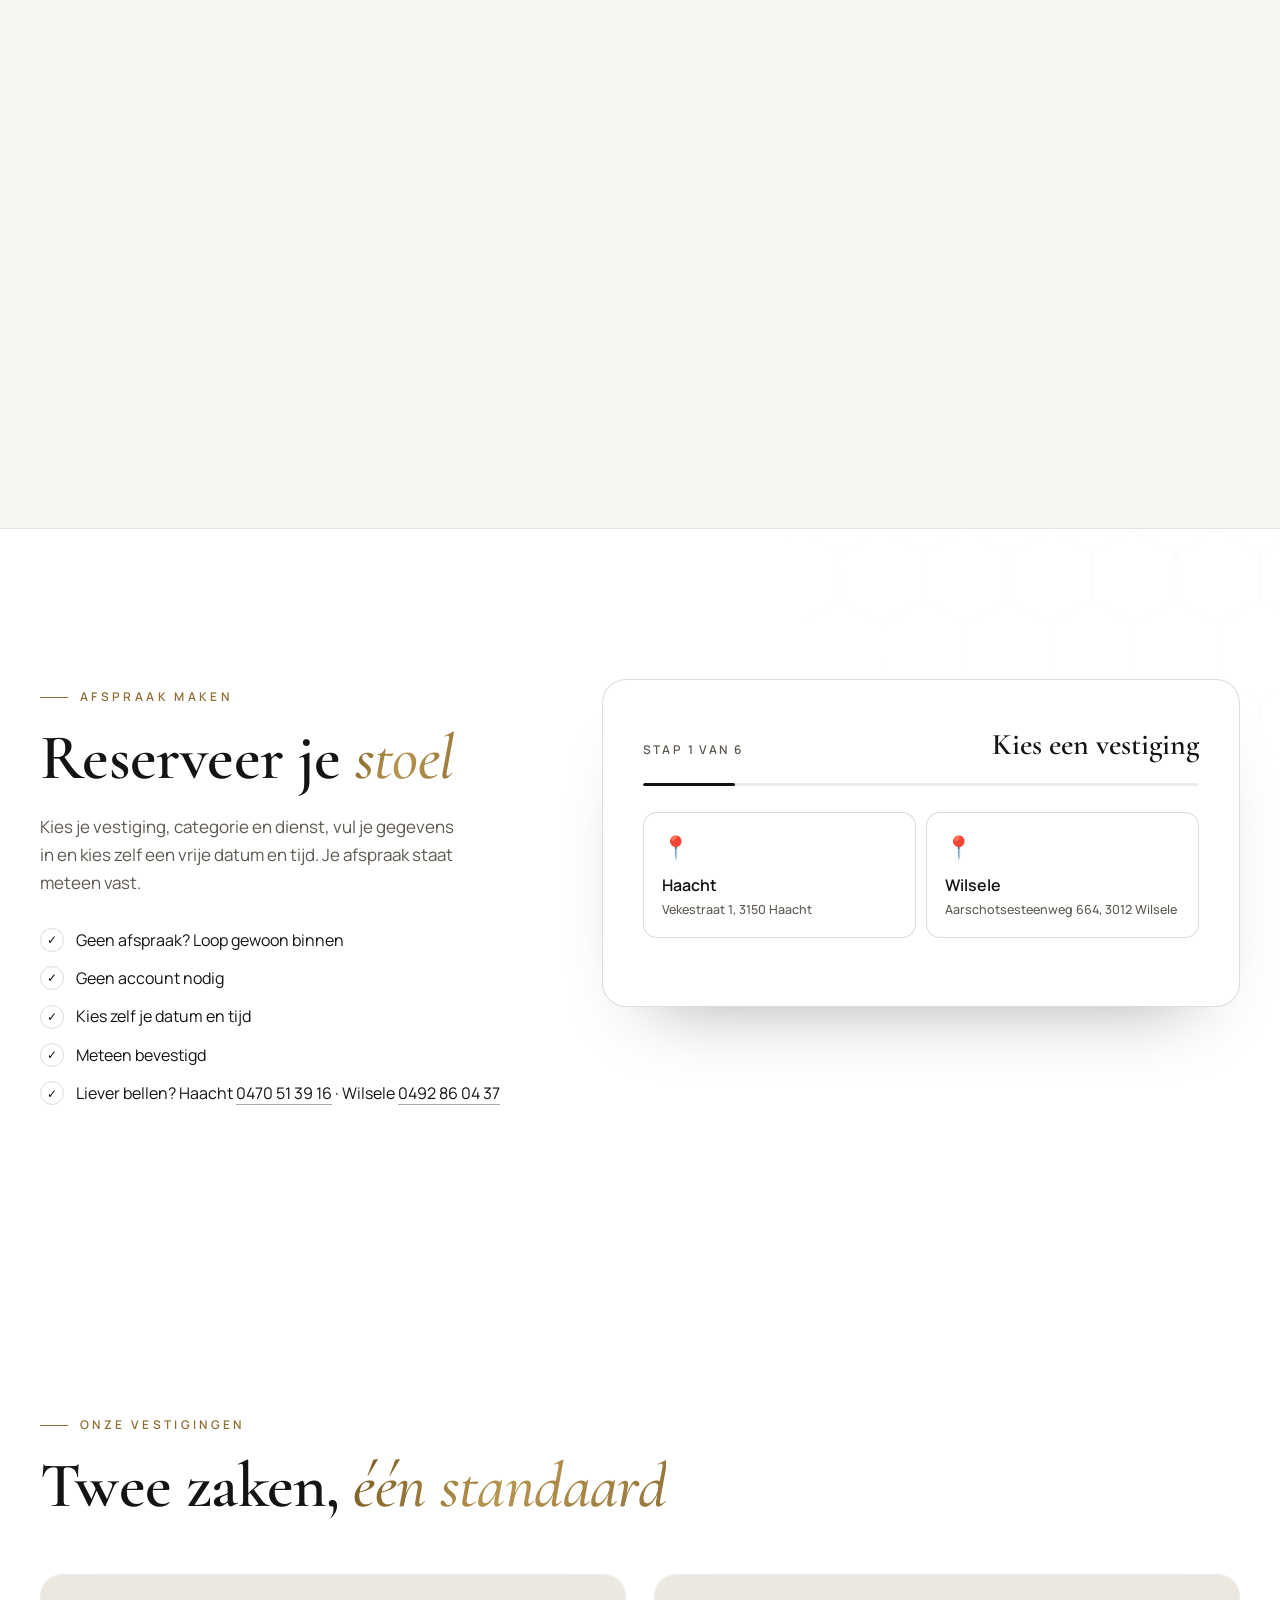
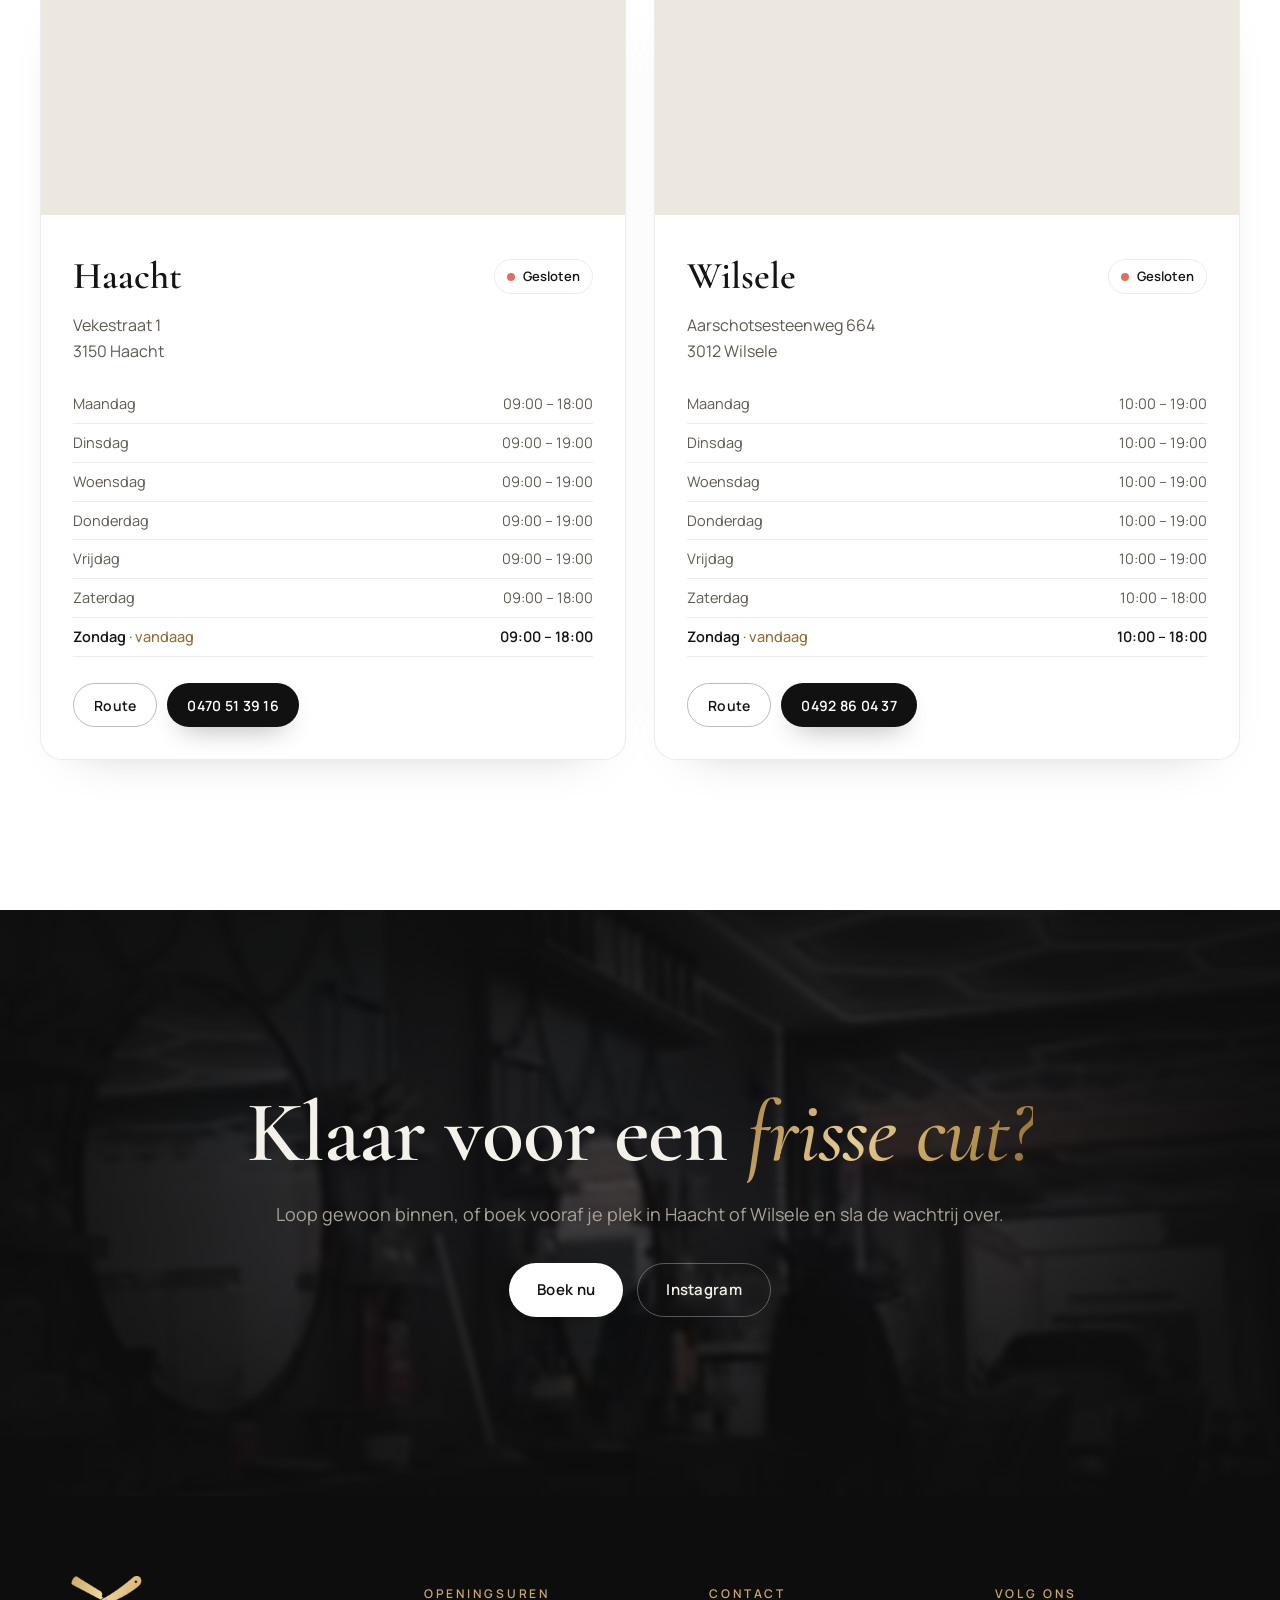
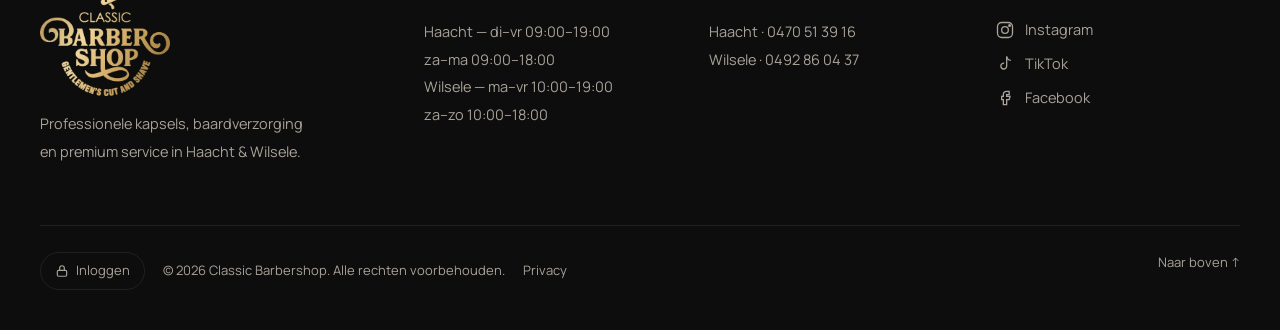
==== commit f5270749: "Bewerkmodus: geen lege regels in titels, Shift+Enter wordt een echte nieuwe regel; vinkjes in formul" ====
--- a/index.html
+++ b/index.html
@@ -18,9 +18,9 @@
   <link rel="preconnect" href="https://fonts.googleapis.com">
   <link rel="preconnect" href="https://fonts.gstatic.com" crossorigin>
   <link href="https://fonts.googleapis.com/css2?family=Cormorant+Garamond:ital,wght@0,500;0,600;0,700;1,500;1,600&family=Manrope:wght@400;500;600;700&family=Pinyon+Script&display=swap" rel="stylesheet">
-  <link rel="stylesheet" href="styles.css?v=202610071512">
-  <link rel="stylesheet" href="admin.css?v=202610071512">
-  <link rel="stylesheet" href="theme.css?v=202610071512">
+  <link rel="stylesheet" href="styles.css?v=202610071654">
+  <link rel="stylesheet" href="admin.css?v=202610071654">
+  <link rel="stylesheet" href="theme.css?v=202610071654">
 
   <script type="application/ld+json">
 [
@@ -507,7 +507,7 @@
     <button class="lightbox__nav lightbox__next" id="lbNext" aria-label="Volgende">›</button>
   </div>
 
-  <script src="config.js?v=202610071512"></script>
-  <script type="module" src="js/site.js?v=202610071512"></script>
+  <script src="config.js?v=202610071654"></script>
+  <script type="module" src="js/site.js?v=202610071654"></script>
 </body>
 </html>
--- a/admin.css
+++ b/admin.css
@@ -352,3 +352,7 @@
 .ask__btn--ok { background: #fff; color: #111; border-color: #fff; }
 .ask__btn--danger { background: #c4462f; color: #fff; border-color: #c4462f; }
 @keyframes askIn { from { opacity: 0; } }
+
+/* vinkjes in formulieren niet de maat van een invulveld geven */
+.bh-form input[type=checkbox], .ed-panel input[type=checkbox] { width: 18px; height: 18px; padding: 0; flex: none; }
+.bh-form .ed-check { align-self: center; color: var(--muted); }
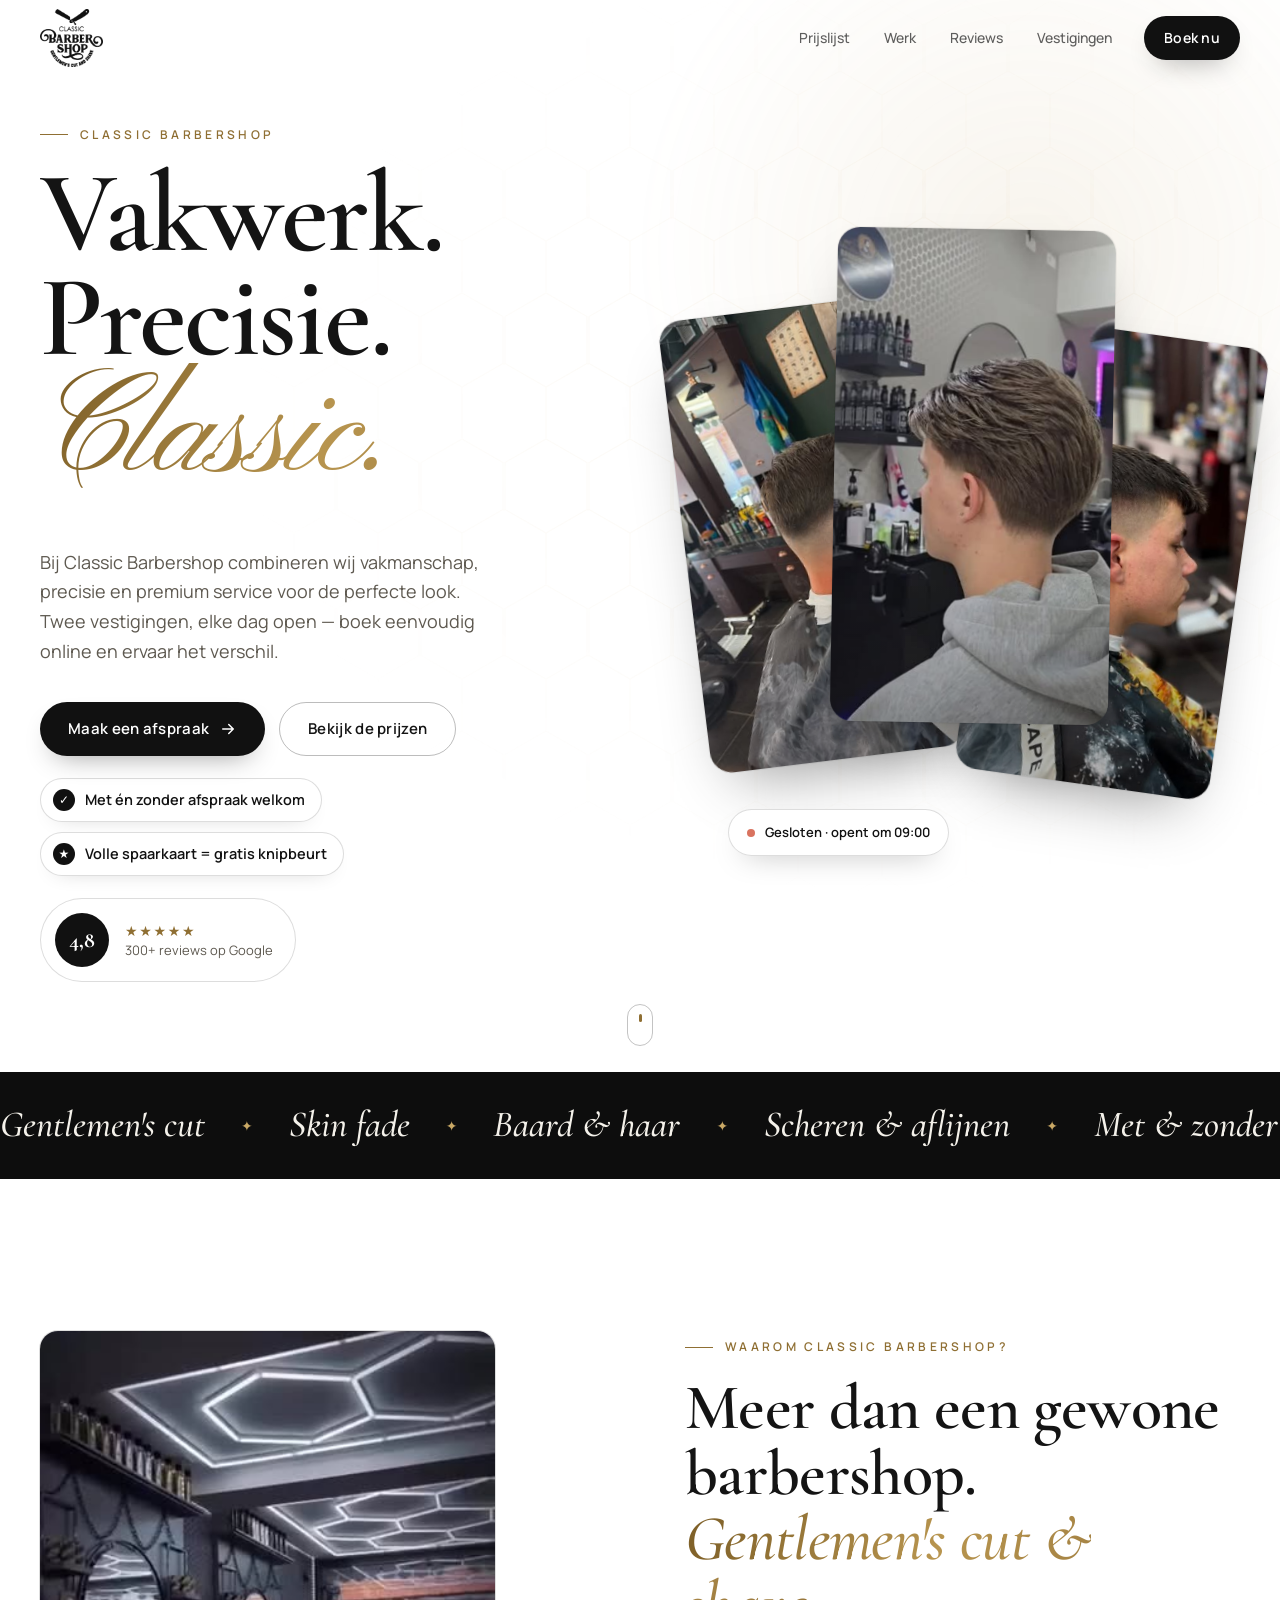
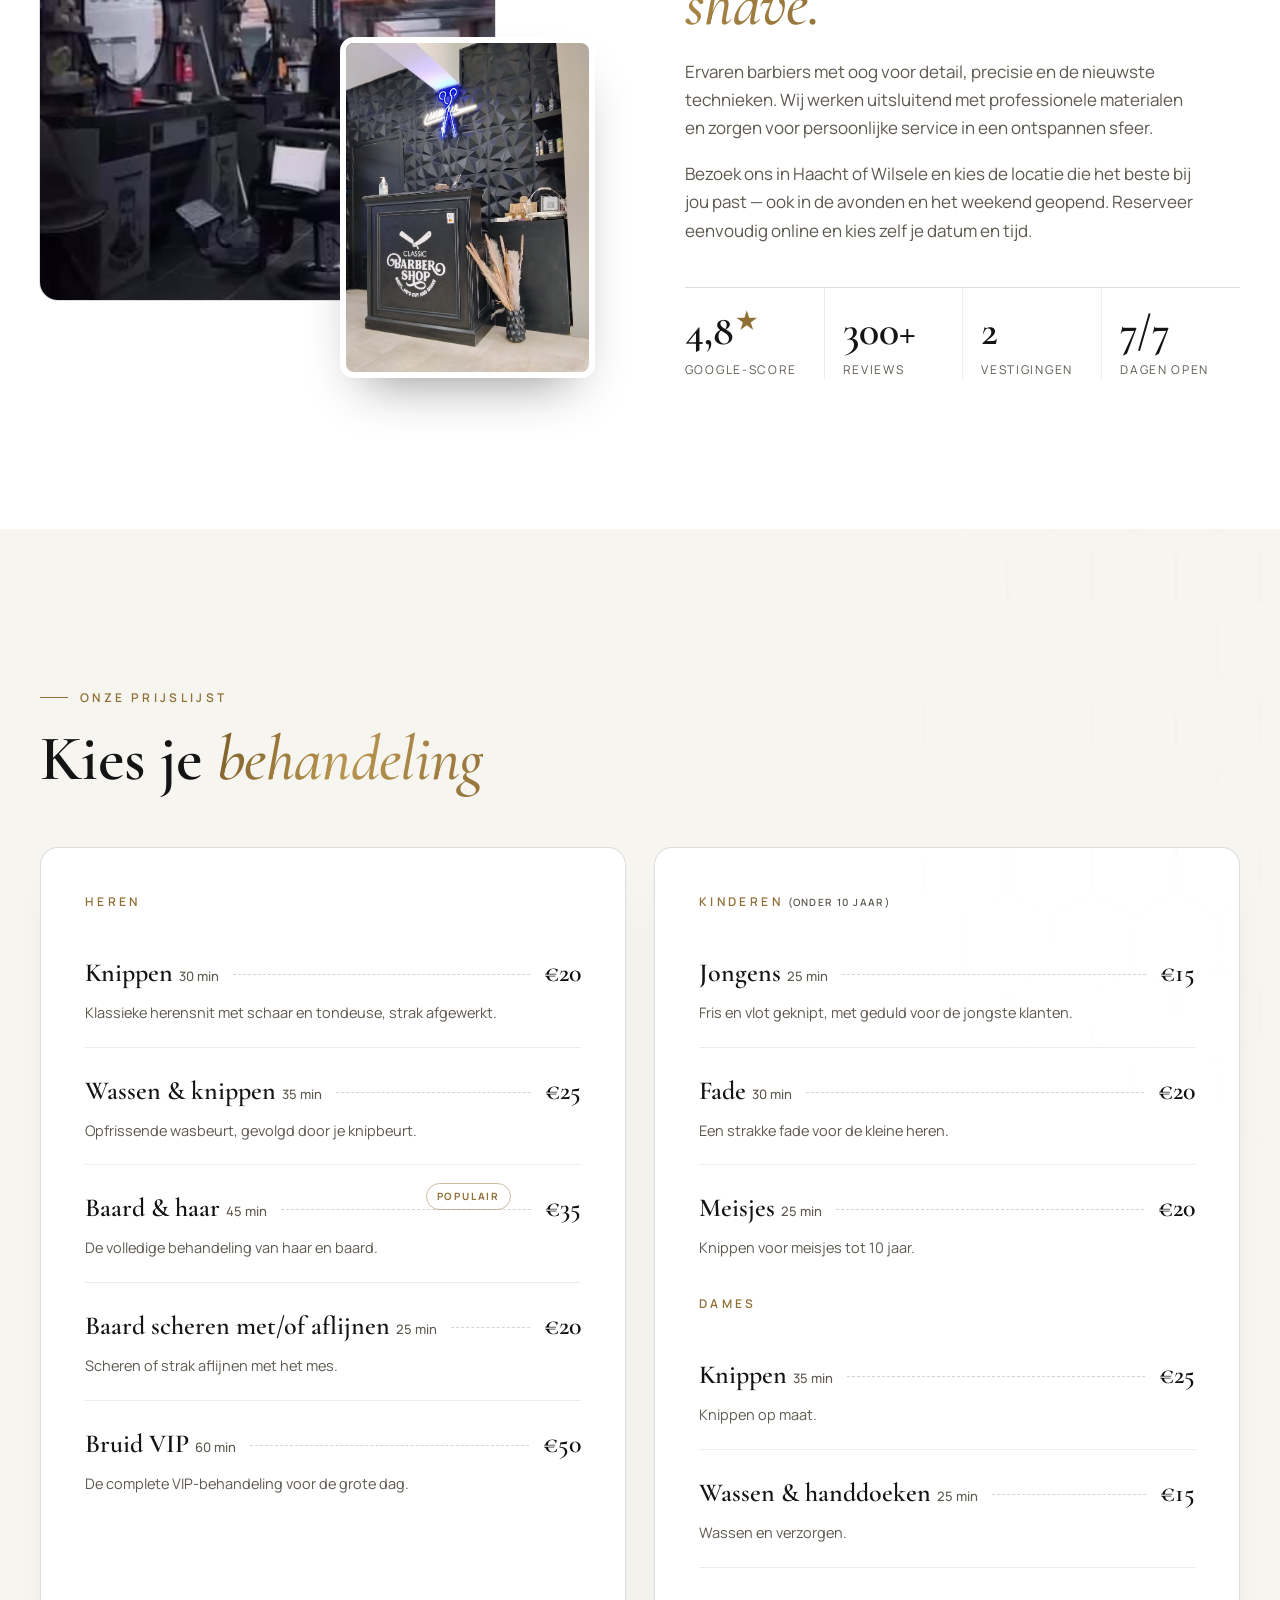
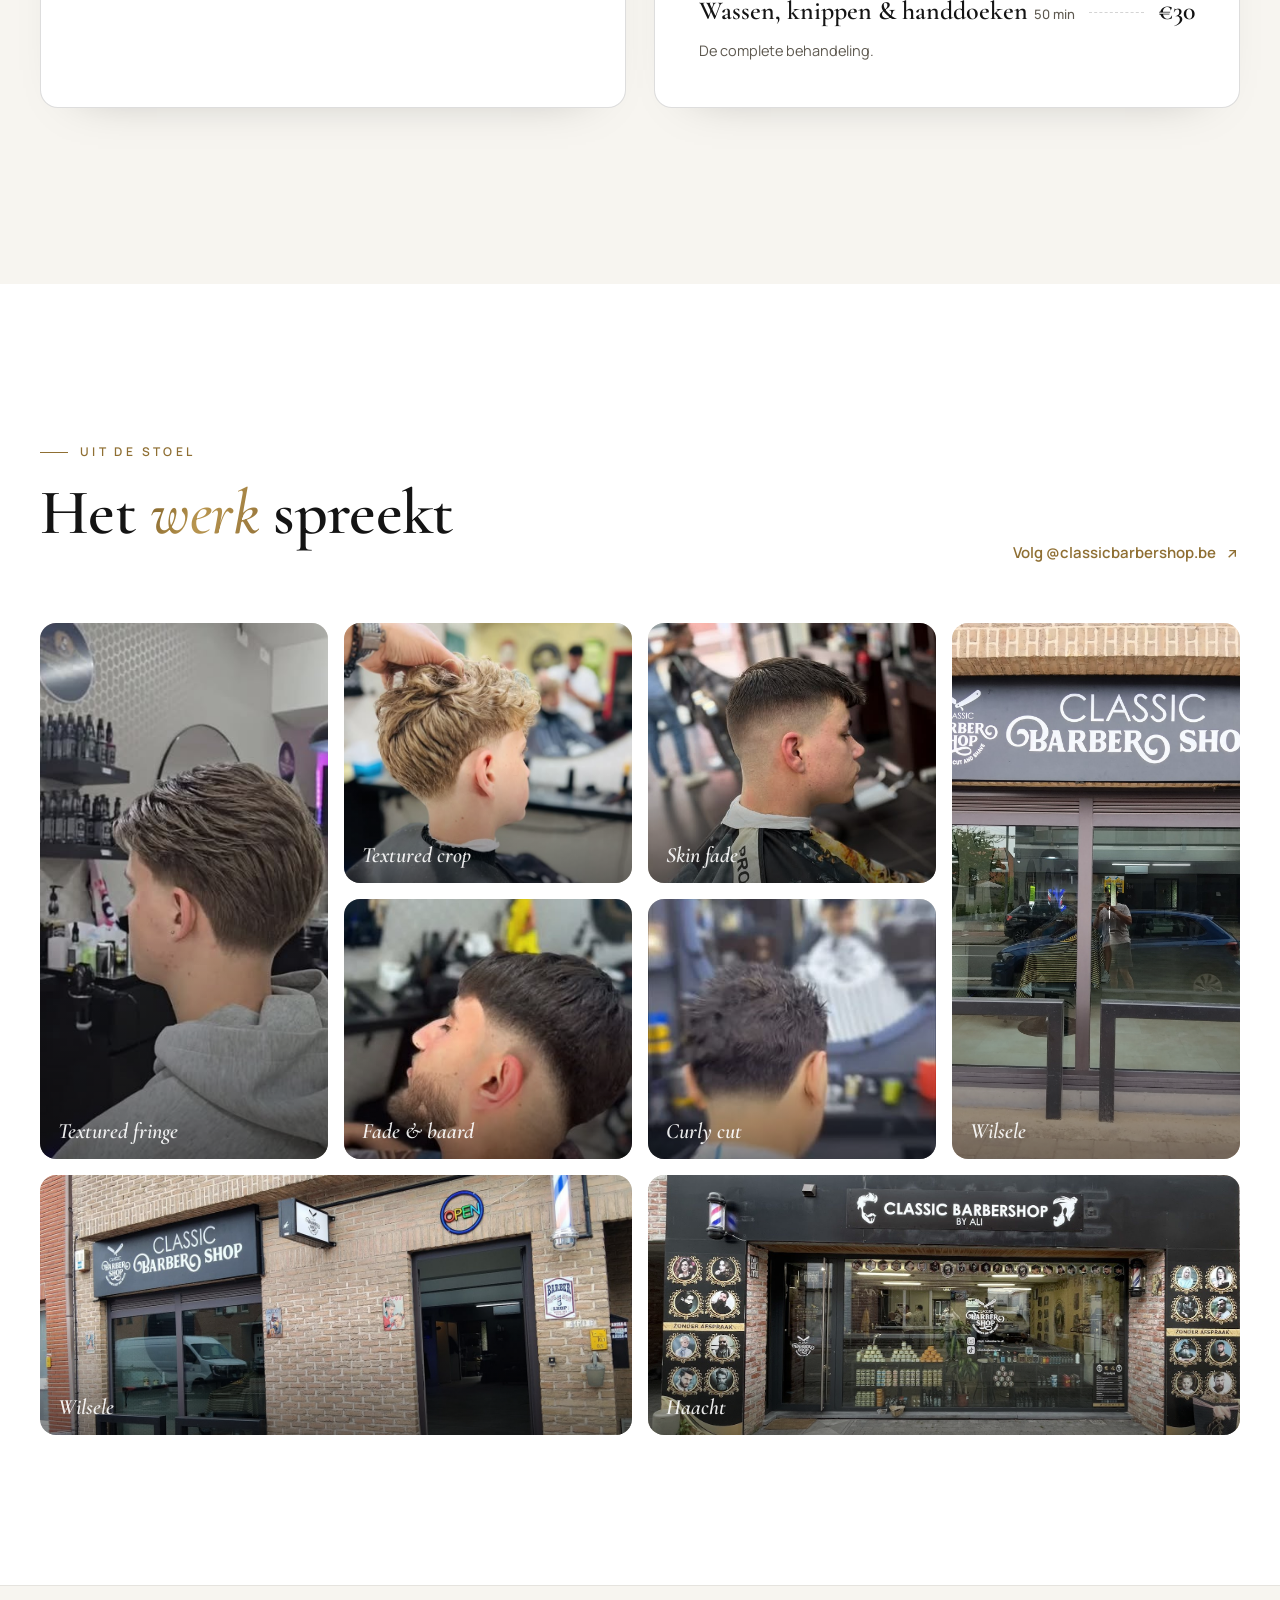
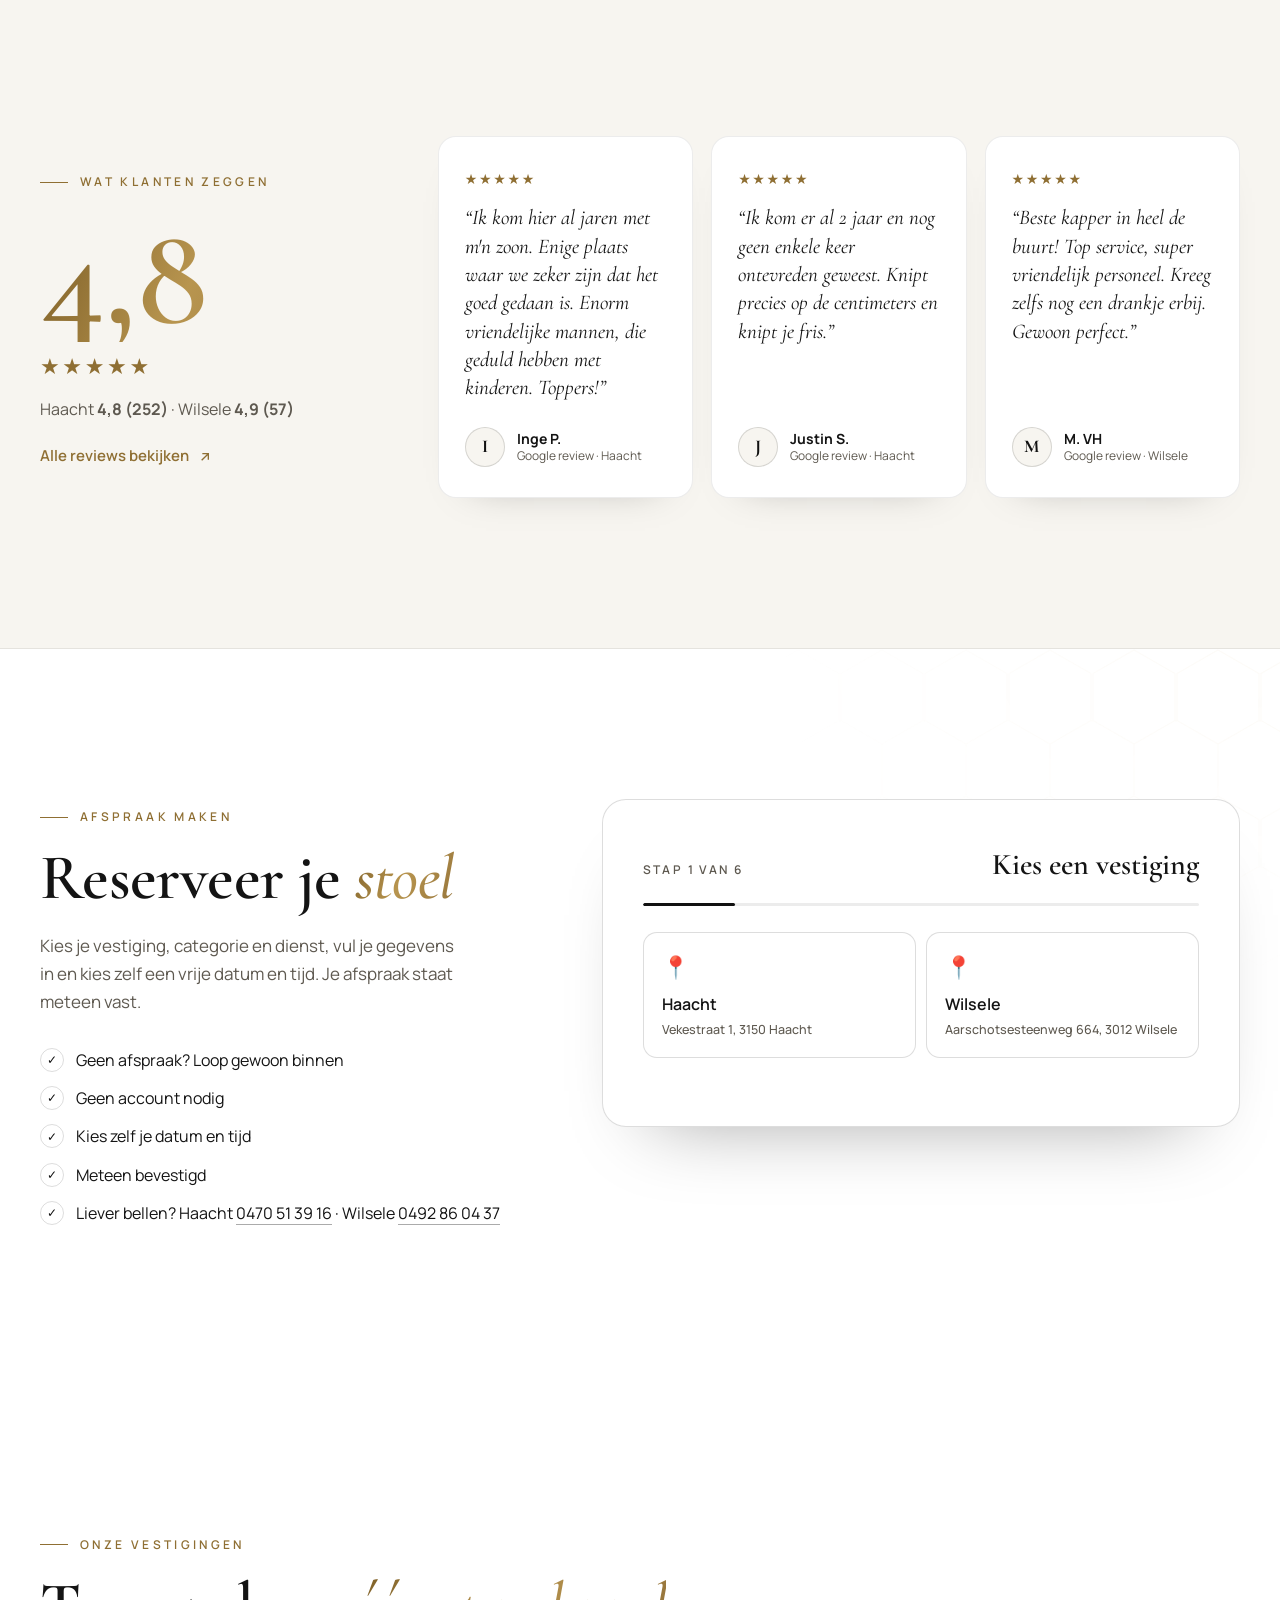
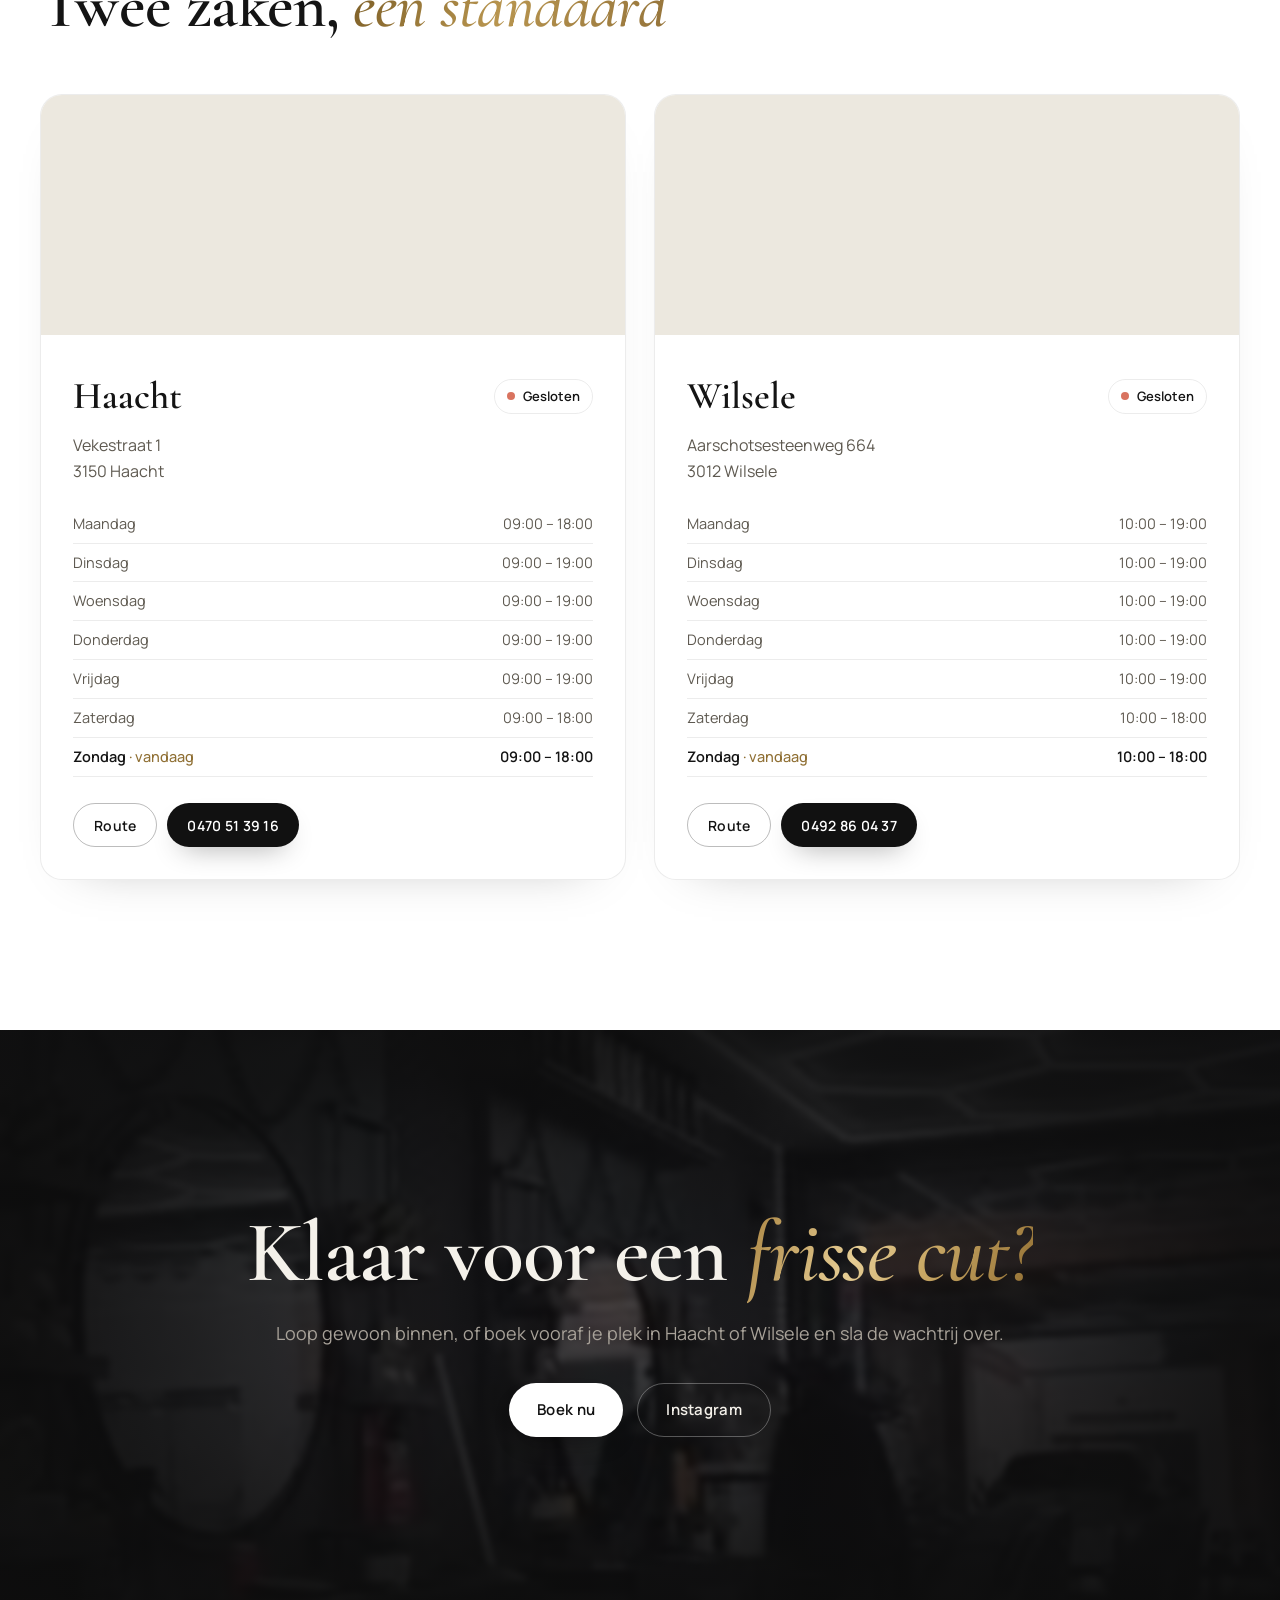
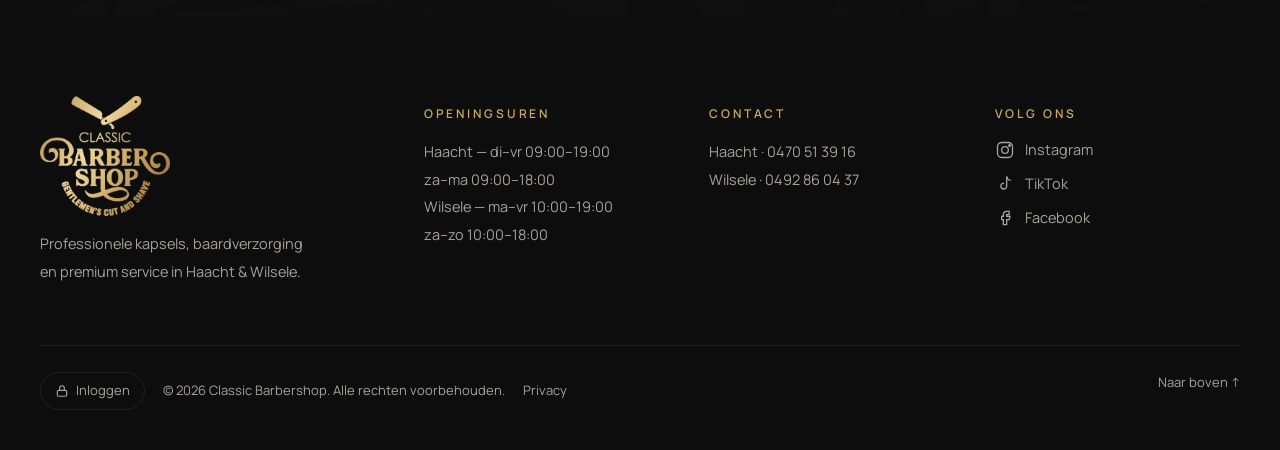
==== commit 41685a6d: "Spaarkaart-melding bovenaan; belknop op gsm laat klant vestiging kiezen Co-Authored-By: Claude Opus " ====
--- a/index.html
+++ b/index.html
@@ -18,9 +18,9 @@
   <link rel="preconnect" href="https://fonts.googleapis.com">
   <link rel="preconnect" href="https://fonts.gstatic.com" crossorigin>
   <link href="https://fonts.googleapis.com/css2?family=Cormorant+Garamond:ital,wght@0,500;0,600;0,700;1,500;1,600&family=Manrope:wght@400;500;600;700&family=Pinyon+Script&display=swap" rel="stylesheet">
-  <link rel="stylesheet" href="styles.css?v=202610071654">
-  <link rel="stylesheet" href="admin.css?v=202610071654">
-  <link rel="stylesheet" href="theme.css?v=202610071654">
+  <link rel="stylesheet" href="styles.css?v=202610081330">
+  <link rel="stylesheet" href="admin.css?v=202610081330">
+  <link rel="stylesheet" href="theme.css?v=202610081330">
 
   <script type="application/ld+json">
 [
@@ -200,7 +200,10 @@
             <a href="#diensten" class="btn btn--ghost">Bekijk de prijzen</a>
           </div>
 
-          <p class="walkin reveal" data-edit="hero.walkin">Met én zonder afspraak welkom</p>
+          <div class="perks reveal">
+            <p class="walkin" data-edit="hero.walkin">Met én zonder afspraak welkom</p>
+            <p class="walkin walkin--card" data-edit="hero.loyal">Volle spaarkaart = gratis knipbeurt</p>
+          </div>
 
           <a class="rating reveal" href="https://www.google.com/search?q=Classic+Barbershop+Haacht" target="_blank" rel="noopener">
             <span class="rating__score">4,8</span>
@@ -227,8 +230,8 @@
     <!-- ============ MARQUEE ============ -->
     <div class="marquee" id="marquee" aria-hidden="true">
       <div class="marquee__track">
-        <span>Gentlemen's cut</span><i>✦</i><span>Skin fade</span><i>✦</i><span>Baard &amp; haar</span><i>✦</i><span>Scheren &amp; aflijnen</span><i>✦</i><span>Met &amp; zonder afspraak</span><i>✦</i><span>Kids</span><i>✦</i><span>Dames</span><i>✦</i><span>Bruid VIP</span><i>✦</i>
-        <span>Gentlemen's cut</span><i>✦</i><span>Skin fade</span><i>✦</i><span>Baard &amp; haar</span><i>✦</i><span>Scheren &amp; aflijnen</span><i>✦</i><span>Met &amp; zonder afspraak</span><i>✦</i><span>Kids</span><i>✦</i><span>Dames</span><i>✦</i><span>Bruid VIP</span><i>✦</i>
+        <span>Gentlemen's cut</span><i>✦</i><span>Skin fade</span><i>✦</i><span>Baard &amp; haar</span><i>✦</i><span>Scheren &amp; aflijnen</span><i>✦</i><span>Met &amp; zonder afspraak</span><i>✦</i><span>Volle spaarkaart = gratis knipbeurt</span><i>✦</i><span>Kids</span><i>✦</i><span>Dames</span><i>✦</i><span>Bruid VIP</span><i>✦</i>
+        <span>Gentlemen's cut</span><i>✦</i><span>Skin fade</span><i>✦</i><span>Baard &amp; haar</span><i>✦</i><span>Scheren &amp; aflijnen</span><i>✦</i><span>Met &amp; zonder afspraak</span><i>✦</i><span>Volle spaarkaart = gratis knipbeurt</span><i>✦</i><span>Kids</span><i>✦</i><span>Dames</span><i>✦</i><span>Bruid VIP</span><i>✦</i>
       </div>
     </div>
 
@@ -493,7 +496,8 @@
 
   <!-- Mobiele boekbalk -->
   <div class="mbar" id="mbar">
-    <a href="tel:+32470513916" class="mbar__call" aria-label="Bel Classic Barbershop">
+    <div class="callpick" id="callPick" hidden></div>
+    <a href="tel:+32470513916" class="mbar__call" id="mbarCall" aria-label="Bel Classic Barbershop" aria-expanded="false">
       <svg viewBox="0 0 24 24" aria-hidden="true"><path d="M22 16.9v3a2 2 0 0 1-2.2 2 19.8 19.8 0 0 1-8.6-3.1 19.5 19.5 0 0 1-6-6A19.8 19.8 0 0 1 2.1 4.2 2 2 0 0 1 4.1 2h3a2 2 0 0 1 2 1.7c.1.9.4 1.8.7 2.7a2 2 0 0 1-.5 2.1L8 9.8a16 16 0 0 0 6 6l1.3-1.3a2 2 0 0 1 2.1-.4c.9.3 1.8.6 2.7.7a2 2 0 0 1 1.7 2z"/></svg>
     </a>
     <a href="#boeken" class="btn btn--gold btn--block">Boek je afspraak</a>
@@ -507,7 +511,7 @@
     <button class="lightbox__nav lightbox__next" id="lbNext" aria-label="Volgende">›</button>
   </div>
 
-  <script src="config.js?v=202610071654"></script>
-  <script type="module" src="js/site.js?v=202610071654"></script>
+  <script src="config.js?v=202610081330"></script>
+  <script type="module" src="js/site.js?v=202610081330"></script>
 </body>
 </html>
--- a/admin.css
+++ b/admin.css
@@ -340,7 +340,18 @@
 /* ---------- met én zonder afspraak ---------- */
 .walkin { display: inline-flex; align-items: center; gap: 10px; margin: 22px 0 0; padding: 9px 16px 9px 12px; border-radius: 999px; border: 1px solid var(--line); background: rgba(212,175,106,.07); color: var(--gold-2); font-size: 14.5px; font-weight: 600; }
 .walkin::before { content: "✓"; display: grid; place-items: center; width: 22px; height: 22px; border-radius: 50%; background: var(--gold-grad); color: #1a1408; font-size: 12px; font-weight: 800; }
-.walkin + .rating { margin-top: 22px; }
+.walkin + .rating, .perks + .rating { margin-top: 22px; }
+.perks { display: flex; flex-wrap: wrap; gap: 10px; margin-top: 22px; }
+.perks .walkin { margin: 0; }
+.walkin--card::before { content: "★"; }
+/* belknop: vestiging kiezen */
+.callpick { position: absolute; left: 0; bottom: calc(100% + 10px); min-width: 240px; padding: 8px; border-radius: 18px; background: #fff; border: 1px solid var(--line); box-shadow: 0 18px 44px -18px rgba(0,0,0,.4); }
+.callpick[hidden] { display: none !important; }
+.callpick p { margin: 4px 10px 6px; font-size: 13px; color: var(--muted); }
+.callpick a { display: flex; justify-content: space-between; gap: 16px; align-items: center; padding: 12px 12px; border-radius: 12px; color: var(--ink, #111); }
+.callpick a + a { border-top: 1px solid var(--line); }
+.callpick a:active, .callpick a:hover { background: rgba(0,0,0,.05); }
+.callpick span { color: var(--muted); font-size: 14px; }
 
 /* ---------- eigen bevestigingsvenster ---------- */
 .ask { position: fixed; inset: 0; z-index: 600; display: grid; place-items: center; padding: 16px; background: rgba(8,8,8,.55); backdrop-filter: blur(4px); animation: askIn .2s ease; }
